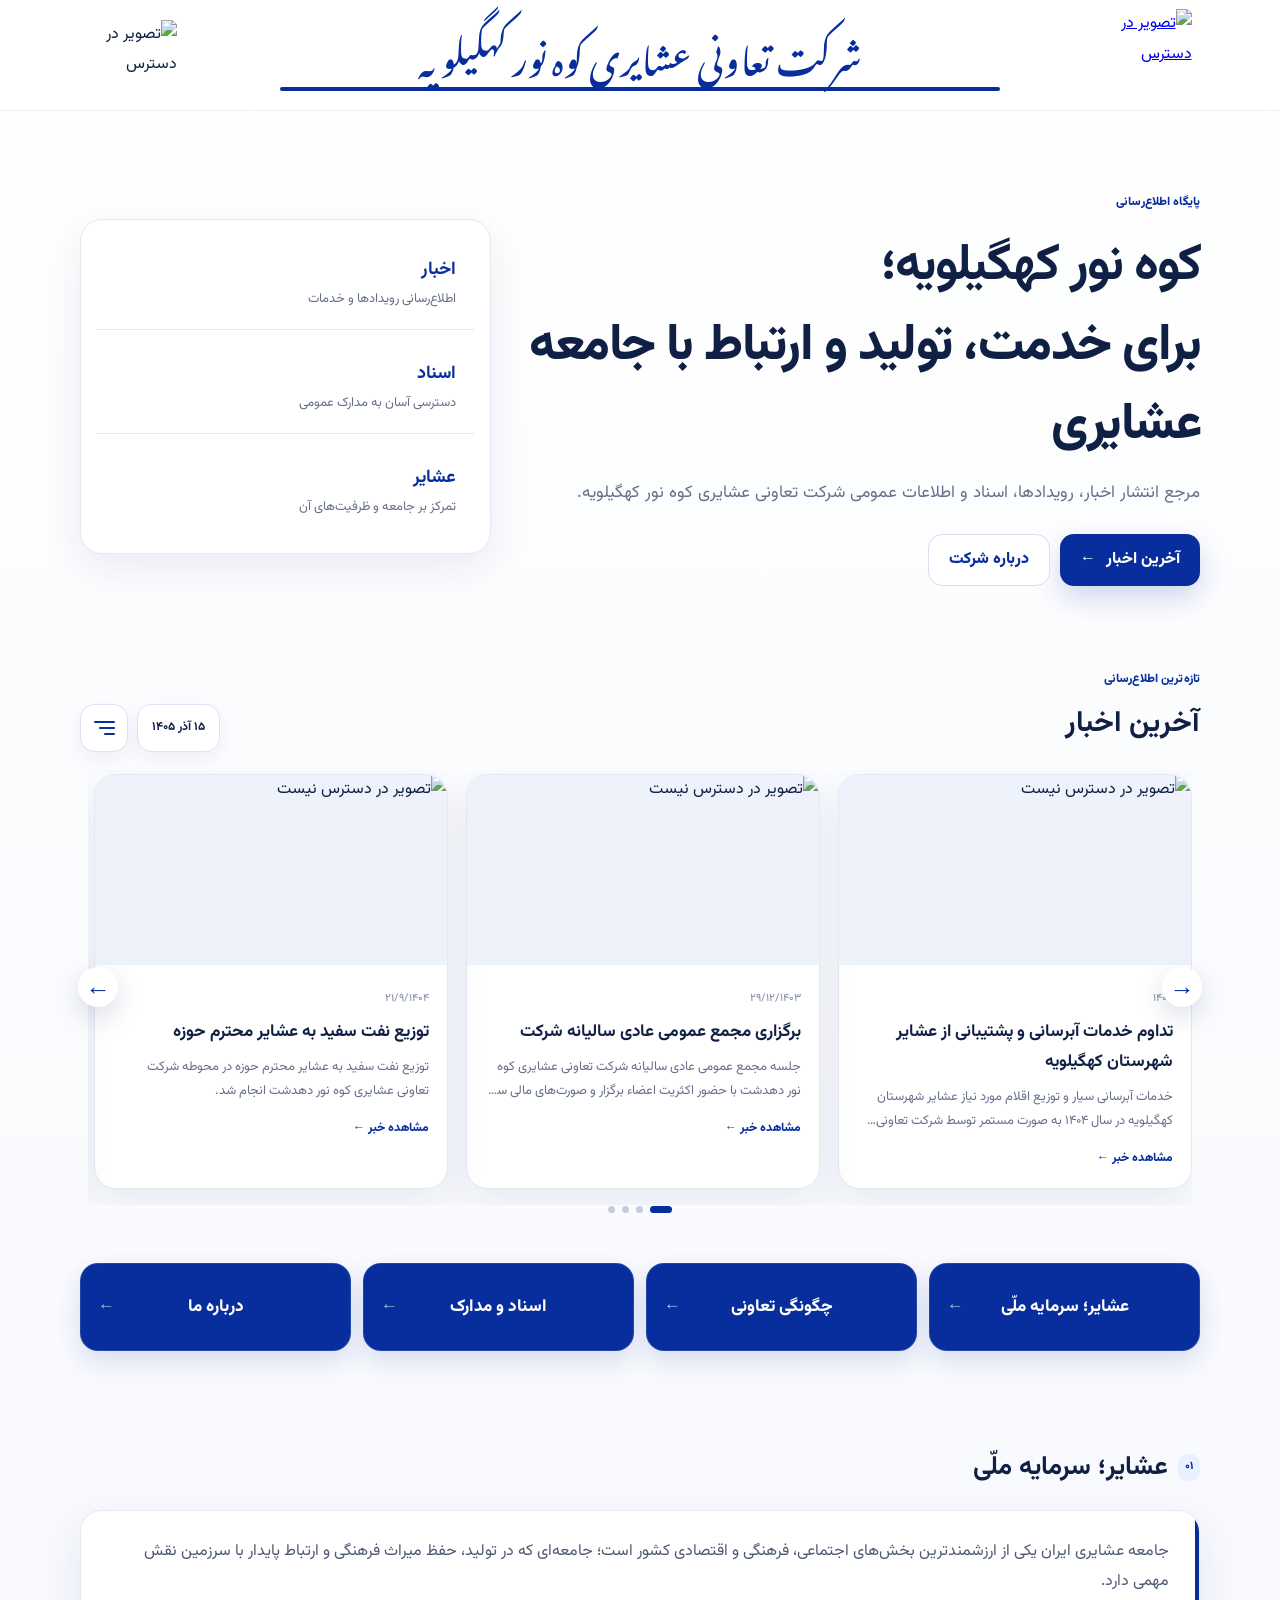
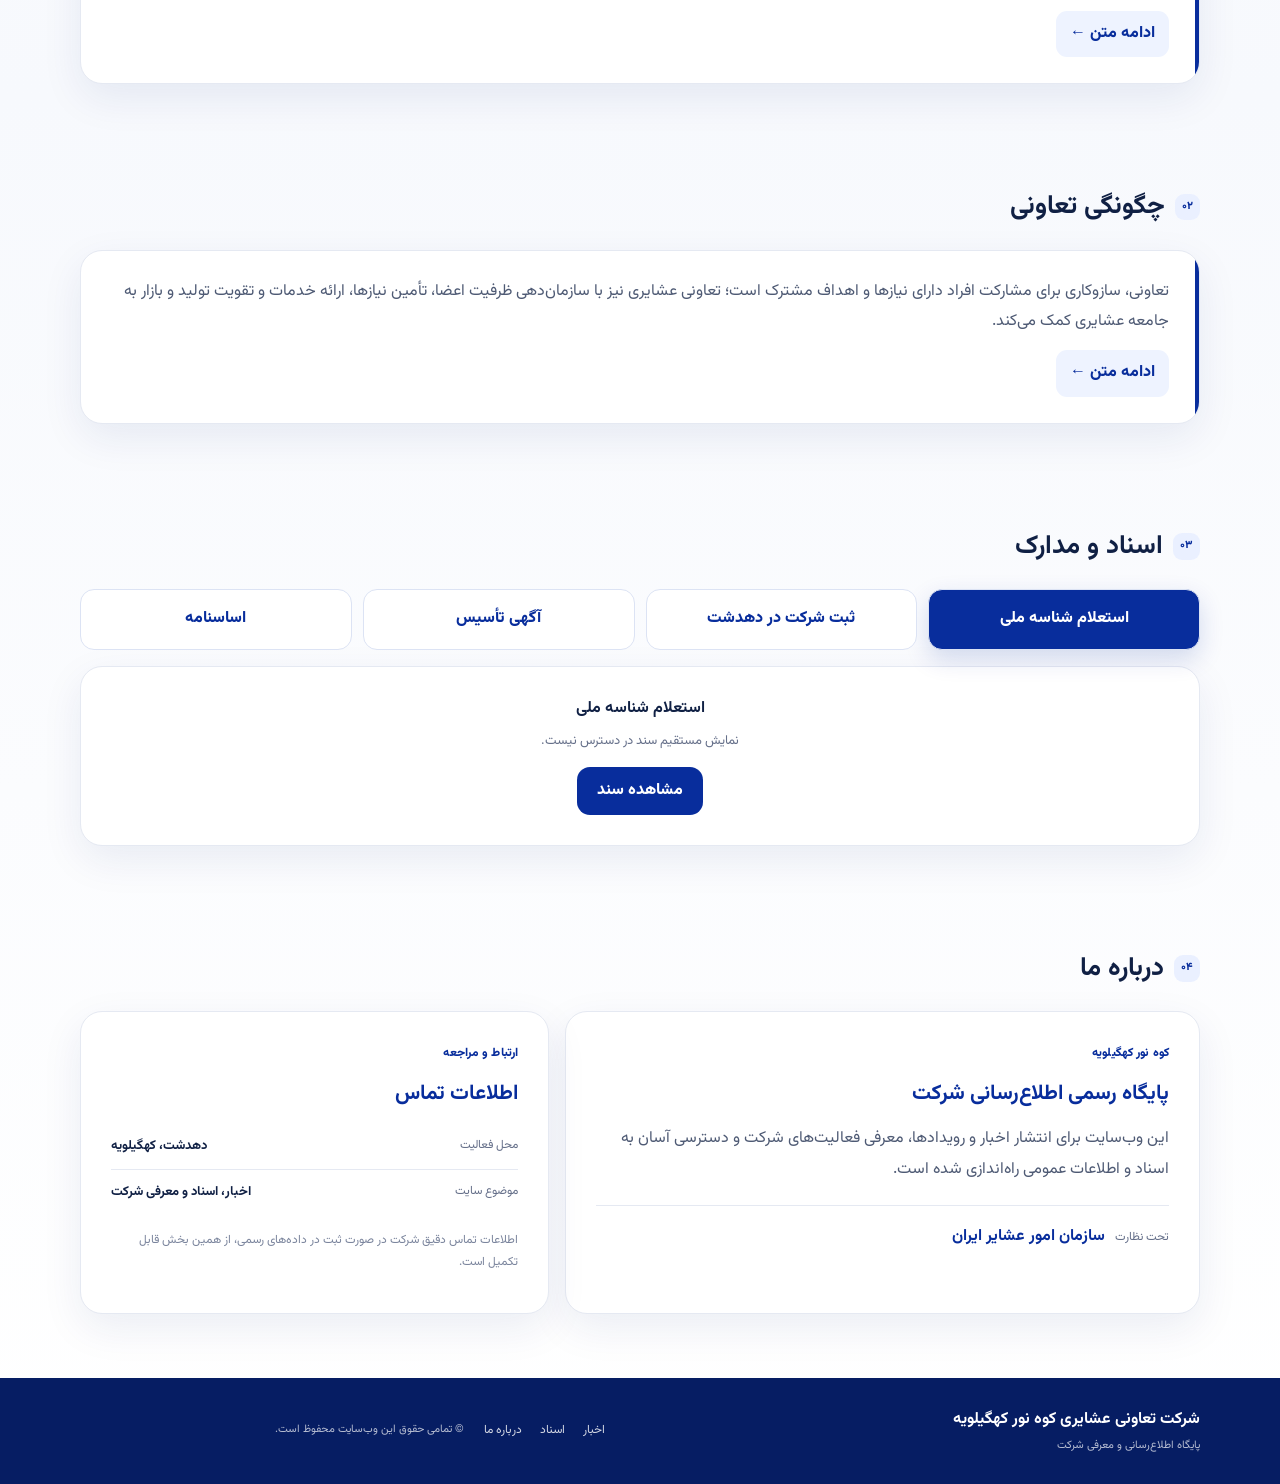
==== index.html @ db76fc93 "Add files via upload" ====
<!doctype html>
<html lang="fa" dir="rtl">
<head>
  <meta charset="UTF-8">
  <meta name="viewport" content="width=device-width,initial-scale=1,viewport-fit=cover">
  <meta name="theme-color" content="#082d9c">
  <meta name="description" content="پایگاه اطلاع‌رسانی شرکت تعاونی عشایری کوه نور کهگیلویه؛ اخبار، رویدادها، اسناد و معرفی فعالیت‌های شرکت.">
  <meta property="og:title" content="شرکت تعاونی عشایری کوه نور کهگیلویه">
  <meta property="og:description" content="پایگاه اطلاع‌رسانی، اخبار، اسناد و معرفی شرکت تعاونی عشایری کوه نور کهگیلویه">
  <meta property="og:type" content="website">
  <title>شرکت تعاونی عشایری کوه نور کهگیلویه</title>
  <link rel="preconnect" href="https://fonts.googleapis.com">
  <link rel="preconnect" href="https://fonts.gstatic.com" crossorigin>
  <link href="https://fonts.googleapis.com/css2?family=Vazirmatn:wght@400;500;600;700;800&family=Noto+Nastaliq+Urdu&display=swap" rel="stylesheet">
  <link rel="stylesheet" href="style.css">
</head>
<body>
  <header class="site-header">
    <div class="container brand-row">
      <div class="brand-side">
        <a href="https://ashayer.ir" target="_blank" rel="noopener" aria-label="پورتال سازمان امور عشایر ایران">
          <img id="logoRight" src="https://ibb.co/pBqnqdqn" data-page-url="https://ibb.co/pBqnqdqn" alt="لوگوی سازمان امور عشایر ایران">
        </a>
      </div>
      <div class="brand-title">
        <div class="persian-title">شرکت تعاونی عشایری کوه نور کهگیلویه</div>
        <div class="title-line"></div>
      </div>
      <div class="brand-side">
        <img id="logoLeft" src="https://ibb.co/v6pKKJQS" data-page-url="https://ibb.co/v6pKKJQS" alt="لوگوی شرکت تعاونی عشایری کوه نور">
      </div>
    </div>
  </header>

  <main>
    <section class="hero container" aria-labelledby="heroTitle">
      <div class="hero-copy">
        <span class="eyebrow">پایگاه اطلاع‌رسانی</span>
        <h1 id="heroTitle">کوه نور کهگیلویه؛<br><strong>برای خدمت، تولید و ارتباط با جامعه عشایری</strong></h1>
        <p>مرجع انتشار اخبار، رویدادها، اسناد و اطلاعات عمومی شرکت تعاونی عشایری کوه نور کهگیلویه.</p>
        <div class="hero-actions">
          <a class="primary-action" href="#news">آخرین اخبار <span>←</span></a>
          <a class="secondary-action" href="#about">درباره شرکت</a>
        </div>
      </div>
      <div class="hero-panel" aria-label="نمای کلی فعالیت‌های سایت">
        <div class="hero-stat"><strong>اخبار</strong><span>اطلاع‌رسانی رویدادها و خدمات</span></div>
        <div class="hero-stat"><strong>اسناد</strong><span>دسترسی آسان به مدارک عمومی</span></div>
        <div class="hero-stat"><strong>عشایر</strong><span>تمرکز بر جامعه و ظرفیت‌های آن</span></div>
      </div>
    </section>

    <section class="news-section container" id="news" aria-labelledby="newsTitle">
      <div class="section-top">
        <div><span class="eyebrow">تازه‌ترین اطلاع‌رسانی</span><h2 id="newsTitle">آخرین اخبار</h2></div>
        <div class="news-actions">
          <time class="iran-date" id="iranDate" aria-label="تاریخ امروز"></time>
          <button class="icon-news" id="openNews" type="button" aria-label="نمایش همه اخبار" title="همه اخبار"><span class="news-icon-lines"><i></i><i></i><i></i></span></button>
        </div>
      </div>
      <div class="news-carousel-wrap">
        <button class="carousel-arrow next" id="nextNews" type="button" aria-label="خبر بعدی">→</button>
        <div class="news-track" id="newsTrack" tabindex="0" aria-label="فهرست آخرین اخبار"></div>
        <button class="carousel-arrow prev" id="prevNews" type="button" aria-label="خبر قبلی">←</button>
      </div>
      <div class="dots" id="newsDots" aria-label="انتخاب خبر"></div>
    </section>

    <nav class="quick-menu container" aria-label="دسترسی سریع">
      <a class="menu-card" href="#ashayer"><span>عشایر؛ سرمایه ملّی</span><b>←</b></a>
      <a class="menu-card" href="#cooperative"><span>چگونگی تعاونی</span><b>←</b></a>
      <a class="menu-card" href="#documents"><span>اسناد و مدارک</span><b>←</b></a>
      <a class="menu-card" href="#about"><span>درباره ما</span><b>←</b></a>
    </nav>

    <section class="content-section container" id="ashayer">
      <div class="section-heading"><span>۰۱</span><h2>عشایر؛ سرمایه ملّی</h2></div>
      <div class="info-card"><div class="info-accent"></div><p id="ashayerExcerpt">جامعه عشایری ایران یکی از ارزشمندترین بخش‌های اجتماعی، فرهنگی و اقتصادی کشور است؛ جامعه‌ای که در تولید، حفظ میراث فرهنگی و ارتباط پایدار با سرزمین نقش مهمی دارد.</p><button class="read-more" type="button" data-content="ashayer">ادامه متن ←</button></div>
    </section>

    <section class="content-section container" id="cooperative">
      <div class="section-heading"><span>۰۲</span><h2>چگونگی تعاونی</h2></div>
      <div class="info-card"><div class="info-accent"></div><p id="cooperativeExcerpt">تعاونی، سازوکاری برای مشارکت افراد دارای نیازها و اهداف مشترک است؛ تعاونی عشایری نیز با سازمان‌دهی ظرفیت اعضا، تأمین نیازها، ارائه خدمات و تقویت تولید و بازار به جامعه عشایری کمک می‌کند.</p><button class="read-more" type="button" data-content="cooperative">ادامه متن ←</button></div>
    </section>

    <section class="content-section container" id="documents">
      <div class="section-heading"><span>۰۳</span><h2>اسناد و مدارک</h2></div>
      <div class="document-buttons">
        <button class="document-tab active" type="button" data-doc="0">استعلام شناسه ملی</button>
        <button class="document-tab" type="button" data-doc="1">ثبت شرکت در دهدشت</button>
        <button class="document-tab" type="button" data-doc="2">آگهی تأسیس</button>
        <button class="document-tab" type="button" data-doc="3">اساسنامه</button>
      </div>
      <div class="document-viewer" id="documentViewer" aria-live="polite"></div>
    </section>

    <section class="content-section container" id="about">
      <div class="section-heading"><span>۰۴</span><h2>درباره ما</h2></div>
      <div class="about-grid">
        <div class="about-card">
          <span class="eyebrow">کوه نور کهگیلویه</span>
          <h3>پایگاه رسمی اطلاع‌رسانی شرکت</h3>
          <p>این وب‌سایت برای انتشار اخبار و رویدادها، معرفی فعالیت‌های شرکت و دسترسی آسان به اسناد و اطلاعات عمومی راه‌اندازی شده است.</p>
          <div class="supervision"><span>تحت نظارت</span><b>سازمان امور عشایر ایران</b></div>
        </div>
        <div class="contact-card">
          <span class="eyebrow">ارتباط و مراجعه</span>
          <h3>اطلاعات تماس</h3>
          <div class="contact-row"><span>محل فعالیت</span><strong>دهدشت، کهگیلویه</strong></div>
          <div class="contact-row"><span>موضوع سایت</span><strong>اخبار، اسناد و معرفی شرکت</strong></div>
          <p class="contact-note">اطلاعات تماس دقیق شرکت در صورت ثبت در داده‌های رسمی، از همین بخش قابل تکمیل است.</p>
        </div>
      </div>
    </section>
  </main>

  <footer class="footer">
    <div class="container footer-inner">
      <div><strong>شرکت تعاونی عشایری کوه نور کهگیلویه</strong><span>پایگاه اطلاع‌رسانی و معرفی شرکت</span></div>
      <div class="footer-links"><a href="#news">اخبار</a><a href="#documents">اسناد</a><a href="#about">درباره ما</a></div>
      <div class="footer-note">© تمامی حقوق این وب‌سایت محفوظ است.</div>
    </div>
  </footer>

  <div class="modal" id="newsModal" aria-hidden="true"><div class="modal-backdrop" data-close="newsModal"></div><div class="modal-panel news-list-panel" role="dialog" aria-modal="true" aria-labelledby="newsModalTitle"><button class="modal-close" type="button" data-close="newsModal" aria-label="بستن">×</button><span class="eyebrow">آرشیو اطلاع‌رسانی</span><h2 id="newsModalTitle">همه اخبار</h2><div class="all-news-list" id="allNewsList"></div></div></div>
  <div class="modal" id="articleModal" aria-hidden="true"><div class="modal-backdrop" data-close="articleModal"></div><article class="modal-panel article-panel" role="dialog" aria-modal="true" aria-labelledby="articleTitle"><button class="modal-close" type="button" data-close="articleModal" aria-label="بستن">×</button><div id="articleContent"></div></article></div>
  <div class="modal" id="contentModal" aria-hidden="true"><div class="modal-backdrop" data-close="contentModal"></div><article class="modal-panel article-panel" role="dialog" aria-modal="true" aria-labelledby="contentTitle"><button class="modal-close" type="button" data-close="contentModal" aria-label="بستن">×</button><div id="contentModalBody"></div></article></div>
  <div class="modal lightbox-modal" id="lightboxModal" aria-hidden="true"><div class="modal-backdrop" data-lightbox-close></div><div class="lightbox-panel" role="dialog" aria-modal="true" aria-label="نمایش تصویر"><button class="modal-close" type="button" data-lightbox-close aria-label="بستن">×</button><button class="lightbox-arrow next" id="lightboxNext" type="button" aria-label="تصویر بعدی">→</button><div class="lightbox-track" id="lightboxTrack"></div><button class="lightbox-arrow prev" id="lightboxPrev" type="button" aria-label="تصویر قبلی">←</button></div></div>

  <script src="script.js"></script>
</body>
</html>
---- style.css ----
:root{--blue:#082d9c;--blue-dark:#061d63;--blue-soft:#eef3ff;--ink:#102044;--muted:#66708a;--line:#e5e9f2;--bg:#f7f9fd;--white:#fff;--shadow:0 14px 42px rgba(17,42,112,.08);--radius:22px}
*{box-sizing:border-box}html{scroll-behavior:smooth;overflow-x:hidden}body{margin:0;background:linear-gradient(180deg,#fff 0%,var(--bg) 55%,#fff 100%);color:var(--ink);font-family:Vazirmatn,Arial,sans-serif;line-height:1.9;overflow-x:hidden}body.modal-lock{position:fixed;inset-inline:0;width:100%;overflow:hidden}button,a{font:inherit}button:focus-visible,a:focus-visible{outline:3px solid #9cb2ff;outline-offset:3px}.container{width:min(1120px,calc(100% - 32px));margin-inline:auto}
.site-header{position:sticky;top:0;z-index:20;border-bottom:1px solid #edf0f7;background:rgba(255,255,255,.94);backdrop-filter:blur(14px)}.brand-row{min-height:110px;display:grid;grid-template-columns:105px 1fr 105px;align-items:center;gap:18px}.brand-side{display:flex;align-items:center;justify-content:center}.brand-side img{max-width:88px;max-height:70px;object-fit:contain}.brand-title{text-align:center}.persian-title{font-family:"Noto Nastaliq Urdu",serif;font-size:clamp(23px,3vw,37px);font-weight:400;color:var(--blue);line-height:1.8}.title-line{height:4px;width:min(720px,100%);margin:2px auto 0;border-radius:99px;background:var(--blue)}
.hero{display:grid;grid-template-columns:1.25fr .75fr;gap:24px;padding:54px 0 34px}.hero-copy{padding:22px 0}.eyebrow{display:inline-block;color:var(--blue);font-size:12px;font-weight:800;letter-spacing:.01em}.hero h1{font-size:clamp(30px,4vw,52px);line-height:1.55;margin:10px 0 12px;letter-spacing:-.03em}.hero h1 strong{font-weight:800}.hero-copy>p{max-width:720px;color:var(--muted);font-size:17px;margin:0 0 24px}.hero-actions{display:flex;gap:10px;flex-wrap:wrap}.primary-action,.secondary-action{display:inline-flex;align-items:center;justify-content:center;gap:10px;min-height:48px;padding:10px 20px;border-radius:14px;text-decoration:none;font-weight:800}.primary-action{background:var(--blue);color:#fff;box-shadow:0 12px 28px rgba(8,45,156,.18)}.secondary-action{border:1px solid #d8dfef;color:var(--blue);background:#fff}.hero-panel{align-self:center;display:grid;gap:10px;padding:16px;background:#fff;border:1px solid var(--line);border-radius:var(--radius);box-shadow:var(--shadow)}.hero-stat{padding:17px 18px;border-bottom:1px solid var(--line)}.hero-stat:last-child{border-bottom:0}.hero-stat strong,.hero-stat span{display:block}.hero-stat strong{font-size:18px;color:var(--blue)}.hero-stat span{font-size:13px;color:var(--muted)}
.news-section{padding:22px 0 24px;scroll-margin-top:120px}.section-top{display:flex;align-items:end;justify-content:space-between;gap:16px;margin-bottom:18px}.section-top h2{margin:2px 0 0;font-size:29px}.news-actions{display:flex;align-items:center;gap:9px}.iran-date{min-height:48px;padding:0 14px;display:flex;align-items:center;white-space:nowrap;border:1px solid #dce3f4;border-radius:14px;background:#fff;color:var(--ink);font-size:12px;font-weight:700;box-shadow:0 7px 20px rgba(14,42,119,.06)}.icon-news{width:48px;height:48px;border:1px solid #dce3f4;background:#fff;border-radius:14px;display:grid;place-items:center;cursor:pointer;box-shadow:0 7px 20px rgba(14,42,119,.06)}.news-icon-lines{width:21px;display:grid;gap:4px}.news-icon-lines i{height:2px;background:var(--blue);border-radius:9px}.news-icon-lines i:nth-child(2){width:75%}.news-icon-lines i:nth-child(3){width:50%}
.news-carousel-wrap{position:relative;padding-inline:8px}.news-track{display:flex;gap:18px;overflow-x:auto;scroll-snap-type:x mandatory;scrollbar-width:none;overscroll-behavior-x:contain;padding:4px 3px 16px;-webkit-overflow-scrolling:touch}.news-track::-webkit-scrollbar{display:none}.news-card{min-width:calc(33.333% - 12px);scroll-snap-align:start;background:#fff;border:1px solid var(--line);border-radius:var(--radius);box-shadow:var(--shadow);overflow:hidden;cursor:pointer;transition:transform .22s,box-shadow .22s}.news-card:hover{transform:translateY(-4px);box-shadow:0 20px 50px rgba(17,42,112,.13)}.news-cover{height:190px;background:linear-gradient(135deg,#e8edff,#f8faff);overflow:hidden;position:relative}.news-cover img{width:100%;height:100%;object-fit:cover;display:block}.news-cover img.image-failed{display:grid;background:#eef2fb}.news-cover.image-failed:after{content:"تصویر خبر";position:absolute;inset:0;display:grid;place-items:center;color:#8995b0;font-size:14px}.news-body{padding:18px}.news-date{font-size:11px;color:#7d87a0}.news-body h3{margin:5px 0 7px;font-size:17px;line-height:1.75}.news-body p{margin:0;color:var(--muted);font-size:13px;display:-webkit-box;-webkit-line-clamp:2;-webkit-box-orient:vertical;overflow:hidden}.card-link{display:block;margin-top:13px;color:var(--blue);font-size:12px;font-weight:800}.carousel-arrow{position:absolute;top:50%;z-index:2;width:40px;height:40px;border:0;border-radius:50%;background:#fff;color:var(--blue);box-shadow:0 10px 26px rgba(15,40,110,.15);cursor:pointer;transform:translateY(-50%);font-size:25px;display:grid;place-items:center}.carousel-arrow.next{right:-2px}.carousel-arrow.prev{left:-2px}.dots{display:flex;justify-content:center;align-items:center;gap:7px;margin-top:1px}.dots button{width:7px;height:7px;border:0;border-radius:50%;background:#c5cce0;padding:0;cursor:pointer}.dots button.active{width:22px;border-radius:9px;background:var(--blue)}
.quick-menu{display:grid;grid-template-columns:repeat(4,1fr);gap:12px;padding:26px 0 58px}.menu-card{position:relative;min-height:88px;border:1px solid rgba(255,255,255,.12);border-radius:18px;background:var(--blue);color:#fff;box-shadow:0 10px 26px rgba(8,45,156,.14);cursor:pointer;display:flex;align-items:center;justify-content:center;padding:16px 34px;text-decoration:none;font-size:17px;font-weight:800;transition:transform .2s,box-shadow .2s}.menu-card:hover{transform:translateY(-3px);box-shadow:0 16px 34px rgba(8,45,156,.2)}.menu-card b{position:absolute;left:17px;opacity:.7}
.content-section{padding:34px 0 64px;scroll-margin-top:120px}.section-heading{display:flex;align-items:center;gap:10px;margin-bottom:18px}.section-heading span{font-size:11px;font-weight:800;color:var(--blue);background:#eaf0ff;border-radius:9px;padding:3px 7px}.section-heading h2{margin:0;font-size:26px}.info-card,.about-card,.contact-card{background:#fff;border:1px solid var(--line);border-radius:var(--radius);box-shadow:var(--shadow);padding:26px 30px;position:relative;overflow:hidden}.info-accent{position:absolute;right:0;top:0;bottom:0;width:4px;background:var(--blue)}.info-card p,.about-card p,.contact-card p{margin:0 0 13px;color:#4e5a74}.read-more{border:0;background:var(--blue-soft);color:var(--blue);font-weight:800;padding:8px 14px;border-radius:11px;cursor:pointer}.document-buttons{display:grid;grid-template-columns:repeat(4,1fr);gap:11px;margin-bottom:16px}.document-tab{border:1px solid #dce3f4;background:#fff;color:var(--blue);border-radius:14px;padding:14px 10px;font-weight:800;cursor:pointer;transition:.2s}.document-tab:hover,.document-tab.active{background:var(--blue);color:#fff;box-shadow:0 9px 24px rgba(8,45,156,.16)}.document-viewer{min-height:180px;background:#fff;border:1px solid var(--line);border-radius:var(--radius);padding:18px;box-shadow:var(--shadow);text-align:center}.document-image-button{display:block;width:min(100%,700px);margin:auto;border:0;background:transparent;padding:0;cursor:zoom-in}.document-viewer img{width:100%;max-height:760px;object-fit:contain;border-radius:13px;border:1px solid #edf0f6;display:block}.document-loading,.document-state{min-height:140px;display:grid;place-items:center;align-content:center;gap:5px;color:var(--muted)}.document-state strong{color:var(--ink)}.document-state span{font-size:12px;color:var(--blue);font-weight:800}.document-state p{margin:0;font-size:13px}.document-open-link{display:inline-flex;align-items:center;justify-content:center;min-height:46px;padding:9px 20px;border-radius:13px;background:var(--blue);color:#fff;text-decoration:none;font-weight:800;margin-top:8px}.about-grid{display:grid;grid-template-columns:1.15fr .85fr;gap:16px}.about-card h3,.contact-card h3{margin:6px 0 10px;color:var(--blue);font-size:21px}.supervision{margin-top:20px;padding-top:16px;border-top:1px solid var(--line);display:flex;gap:10px;align-items:center;flex-wrap:wrap}.supervision span,.contact-row span{font-size:12px;color:var(--muted)}.supervision b{color:var(--blue)}.contact-row{display:flex;justify-content:space-between;gap:20px;padding:10px 0;border-bottom:1px solid var(--line)}.contact-row:last-of-type{border-bottom:0}.contact-row strong{font-size:13px}.contact-note{font-size:12px!important;margin-top:14px!important;color:#7b859d!important}
.footer{background:var(--blue-dark);color:#fff;padding:27px 0}.footer-inner{display:grid;grid-template-columns:1.5fr auto 1fr;align-items:center;gap:20px}.footer strong,.footer span{display:block}.footer span,.footer-note{font-size:11px;opacity:.7}.footer-links{display:flex;gap:18px}.footer-links a{color:#fff;text-decoration:none;font-size:12px;opacity:.82}
.modal{position:fixed;inset:0;z-index:100;display:none}.modal.open{display:block;animation:fadeIn .18s ease}.modal-backdrop{position:absolute;inset:0;background:rgba(6,20,57,.5);backdrop-filter:blur(5px)}.modal-panel{position:relative;z-index:1;background:#fff;width:min(900px,calc(100% - 24px));max-height:calc(100vh - 30px);overflow:auto;margin:15px auto;border-radius:24px;box-shadow:0 30px 90px rgba(0,0,0,.25);padding:28px;animation:rise .22s ease}.modal-close{position:absolute;top:13px;left:13px;width:40px;height:40px;border:0;border-radius:12px;background:#f1f4fb;color:#22325b;font-size:25px;cursor:pointer;display:grid;place-items:center;line-height:1}.news-list-panel h2{margin:4px 0 20px}.all-news-list{display:grid;gap:10px}.all-news-item{width:100%;font:inherit;text-align:right;background:#fff;color:inherit;border:1px solid var(--line);border-radius:16px;padding:15px 16px;display:flex;justify-content:space-between;gap:18px;align-items:center;cursor:pointer;transition:.18s}.all-news-item:hover{border-color:#b9c7ed;background:#f9faff}.all-news-item h3{margin:2px 0;font-size:15px}.all-news-item p{margin:0;color:var(--muted);font-size:12px}.all-news-item time{white-space:nowrap;font-size:10px;color:#7b87a2}.article-panel{max-width:820px}.article-panel h2{font-size:26px;line-height:1.7;margin:7px 0 2px}.article-meta{color:#7b87a2;font-size:11px}.article-text{margin-top:20px}.article-text p{color:#4c5870;line-height:2.2;margin:0 0 13px}.article-gallery{display:flex;gap:12px;overflow-x:auto;scroll-snap-type:x mandatory;scrollbar-width:none;padding:2px 2px 10px;margin:20px 0 4px}.article-gallery::-webkit-scrollbar{display:none}.gallery-thumb{position:relative;flex:0 0 min(72%,560px);padding:0;border:0;background:transparent;scroll-snap-align:center;cursor:zoom-in;border-radius:15px;overflow:hidden}.gallery-thumb img{width:100%;aspect-ratio:16/10;object-fit:cover;border-radius:15px;border:1px solid var(--line);background:#f5f7fc;display:block}.image-index{position:absolute;right:10px;bottom:10px;background:rgba(6,29,99,.8);color:#fff;padding:2px 7px;border-radius:8px;font-size:10px}.image-failed-box{width:100%;padding:35px;text-align:center;background:#f4f6fb;color:#8994ac;border-radius:15px}.content-modal-body .article-text{margin-top:14px}
.lightbox-panel{position:relative;z-index:1;width:min(1100px,calc(100% - 24px));height:min(88vh,760px);margin:6vh auto 0;background:#071d62;border-radius:24px;box-shadow:0 30px 90px rgba(0,0,0,.35);overflow:hidden;display:flex;align-items:center}.lightbox-track{width:100%;height:100%;display:flex;overflow-x:auto;overflow-y:hidden;scroll-snap-type:x mandatory;scrollbar-width:none}.lightbox-track::-webkit-scrollbar{display:none}.lightbox-slide{flex:0 0 100%;height:100%;display:grid;place-items:center;scroll-snap-align:center;padding:55px 62px}.lightbox-slide img{max-width:100%;max-height:100%;width:auto;height:auto;object-fit:contain;border-radius:14px}.lightbox-arrow{position:absolute;z-index:3;top:50%;transform:translateY(-50%);width:44px;height:44px;border:0;border-radius:50%;background:#fff;color:var(--blue);font-size:31px;display:grid;place-items:center;cursor:pointer;box-shadow:0 10px 30px rgba(0,0,0,.22)}.lightbox-arrow.prev{left:12px}.lightbox-arrow.next{right:12px}.lightbox-panel .modal-close{z-index:4}
@keyframes fadeIn{from{opacity:0}to{opacity:1}}@keyframes rise{from{opacity:0;transform:translateY(12px) scale(.99)}to{opacity:1;transform:none}}
@media(max-width:850px){.container{width:min(100% - 28px,1120px)}.brand-row{grid-template-columns:70px 1fr 70px;min-height:92px;gap:8px}.brand-side img{max-width:60px;max-height:55px}.persian-title{font-size:21px;line-height:2}.hero{grid-template-columns:1fr;padding-top:36px}.hero-panel{grid-template-columns:repeat(3,1fr)}.hero-stat{border-bottom:0;border-left:1px solid var(--line)}.hero-stat:last-child{border-left:0}.news-card{min-width:72%}.quick-menu{grid-template-columns:repeat(2,1fr)}.document-buttons{grid-template-columns:repeat(2,1fr)}.about-grid{grid-template-columns:1fr}.footer-inner{grid-template-columns:1fr;gap:10px}.footer-links{order:2}.footer-note{order:3}}
@media(max-width:520px){.container{width:calc(100% - 20px)}.site-header{position:relative}.brand-row{grid-template-columns:54px 1fr 54px;min-height:100px}.brand-side img{max-width:48px;max-height:48px}.persian-title{font-size:18px;line-height:2.25}.title-line{height:3px}.hero{padding:28px 0 22px;gap:16px}.hero-copy{padding:0}.hero h1{font-size:29px}.hero-copy>p{font-size:14px}.hero-panel{grid-template-columns:1fr;padding:8px}.hero-stat{padding:10px 12px;border-left:0;border-bottom:1px solid var(--line)}.hero-stat:last-child{border-bottom:0}.section-top{align-items:center}.section-top h2{font-size:24px}.iran-date{min-height:44px;padding:0 9px;font-size:10px}.icon-news{width:44px;height:44px}.news-carousel-wrap{padding-inline:0}.news-card{min-width:88%}.news-cover{height:160px}.carousel-arrow{display:grid;width:36px;height:36px;font-size:22px}.carousel-arrow.next{right:2px}.carousel-arrow.prev{left:2px}.quick-menu{grid-template-columns:1fr;padding:22px 0 40px}.menu-card{min-height:76px;font-size:16px}.content-section{padding:26px 0 46px}.section-heading h2{font-size:22px}.info-card,.about-card,.contact-card,.modal-panel{padding:21px 17px;border-radius:19px}.document-buttons{grid-template-columns:1fr 1fr}.document-tab{padding:12px 7px;font-size:13px}.gallery-thumb{flex-basis:88%}.lightbox-panel{width:calc(100% - 14px);height:82vh;margin:9vh auto 0;border-radius:19px}.lightbox-slide{padding:52px 38px}.lightbox-arrow{width:38px;height:38px;font-size:28px}.lightbox-arrow.prev{left:7px}.lightbox-arrow.next{right:7px}.footer-links{gap:14px}}
@media(prefers-reduced-motion:reduce){html{scroll-behavior:auto}.news-card,.menu-card,.modal-panel{transition:none;animation:none}}
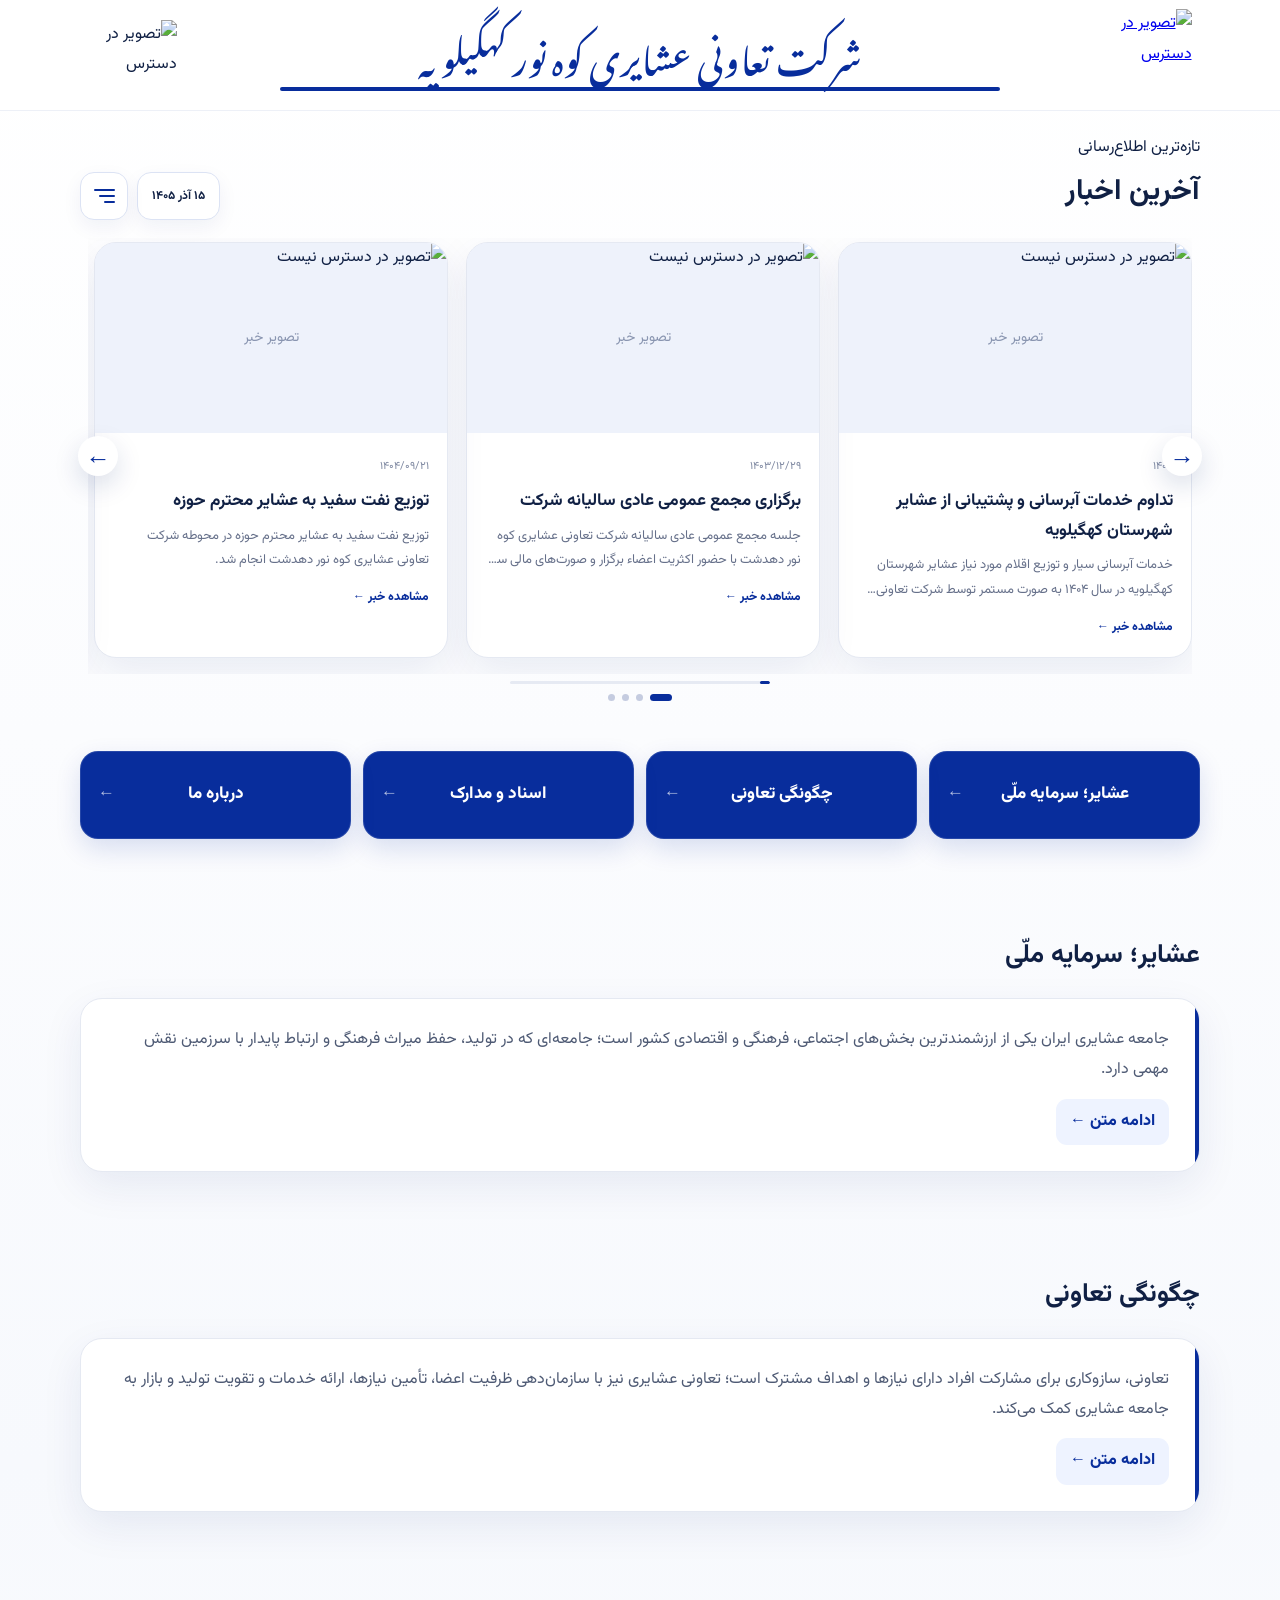
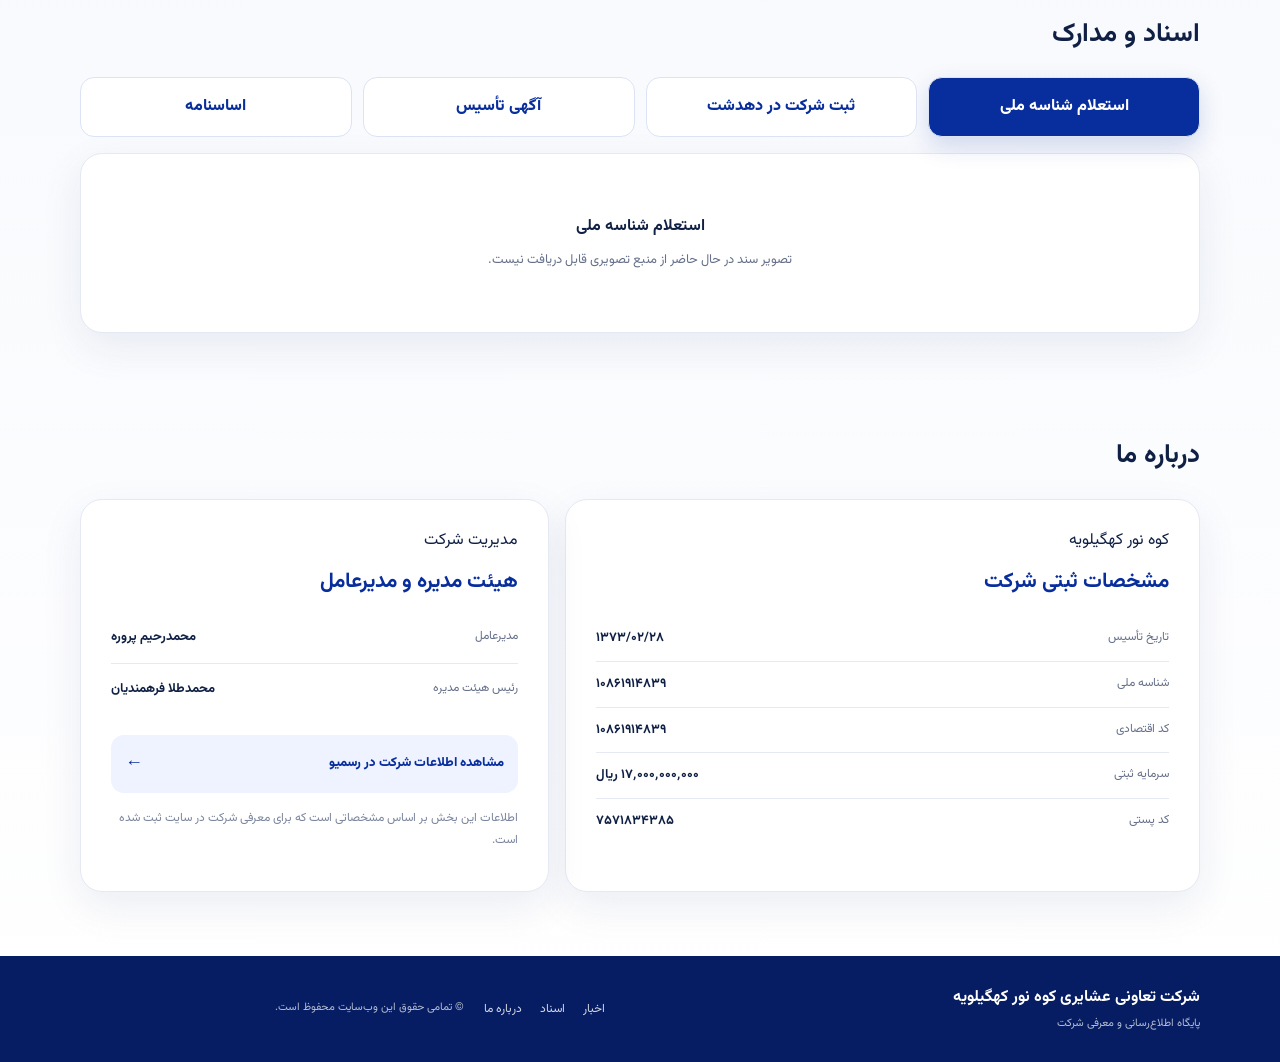
==== commit a7227670: "Update index.html" ====
--- a/index.html
+++ b/index.html
@@ -33,23 +33,6 @@
   </header>
 
   <main>
-    <section class="hero container" aria-labelledby="heroTitle">
-      <div class="hero-copy">
-        <span class="eyebrow">پایگاه اطلاع‌رسانی</span>
-        <h1 id="heroTitle">کوه نور کهگیلویه؛<br><strong>برای خدمت، تولید و ارتباط با جامعه عشایری</strong></h1>
-        <p>مرجع انتشار اخبار، رویدادها، اسناد و اطلاعات عمومی شرکت تعاونی عشایری کوه نور کهگیلویه.</p>
-        <div class="hero-actions">
-          <a class="primary-action" href="#news">آخرین اخبار <span>←</span></a>
-          <a class="secondary-action" href="#about">درباره شرکت</a>
-        </div>
-      </div>
-      <div class="hero-panel" aria-label="نمای کلی فعالیت‌های سایت">
-        <div class="hero-stat"><strong>اخبار</strong><span>اطلاع‌رسانی رویدادها و خدمات</span></div>
-        <div class="hero-stat"><strong>اسناد</strong><span>دسترسی آسان به مدارک عمومی</span></div>
-        <div class="hero-stat"><strong>عشایر</strong><span>تمرکز بر جامعه و ظرفیت‌های آن</span></div>
-      </div>
-    </section>
-
     <section class="news-section container" id="news" aria-labelledby="newsTitle">
       <div class="section-top">
         <div><span class="eyebrow">تازه‌ترین اطلاع‌رسانی</span><h2 id="newsTitle">آخرین اخبار</h2></div>
@@ -59,10 +42,11 @@
         </div>
       </div>
       <div class="news-carousel-wrap">
-        <button class="carousel-arrow next" id="nextNews" type="button" aria-label="خبر بعدی">→</button>
+        <button class="carousel-arrow prev" id="prevNews" type="button" aria-label="خبر قبلی">→</button>
         <div class="news-track" id="newsTrack" tabindex="0" aria-label="فهرست آخرین اخبار"></div>
-        <button class="carousel-arrow prev" id="prevNews" type="button" aria-label="خبر قبلی">←</button>
+        <button class="carousel-arrow next" id="nextNews" type="button" aria-label="خبر بعدی">←</button>
       </div>
+      <div class="news-timer" aria-label="زمان باقی‌مانده تا خبر بعدی"><span id="newsTimerFill"></span></div>
       <div class="dots" id="newsDots" aria-label="انتخاب خبر"></div>
     </section>
 
@@ -74,17 +58,17 @@
     </nav>
 
     <section class="content-section container" id="ashayer">
-      <div class="section-heading"><span>۰۱</span><h2>عشایر؛ سرمایه ملّی</h2></div>
+      <div class="section-heading"><h2>عشایر؛ سرمایه ملّی</h2></div>
       <div class="info-card"><div class="info-accent"></div><p id="ashayerExcerpt">جامعه عشایری ایران یکی از ارزشمندترین بخش‌های اجتماعی، فرهنگی و اقتصادی کشور است؛ جامعه‌ای که در تولید، حفظ میراث فرهنگی و ارتباط پایدار با سرزمین نقش مهمی دارد.</p><button class="read-more" type="button" data-content="ashayer">ادامه متن ←</button></div>
     </section>
 
     <section class="content-section container" id="cooperative">
-      <div class="section-heading"><span>۰۲</span><h2>چگونگی تعاونی</h2></div>
+      <div class="section-heading"><h2>چگونگی تعاونی</h2></div>
       <div class="info-card"><div class="info-accent"></div><p id="cooperativeExcerpt">تعاونی، سازوکاری برای مشارکت افراد دارای نیازها و اهداف مشترک است؛ تعاونی عشایری نیز با سازمان‌دهی ظرفیت اعضا، تأمین نیازها، ارائه خدمات و تقویت تولید و بازار به جامعه عشایری کمک می‌کند.</p><button class="read-more" type="button" data-content="cooperative">ادامه متن ←</button></div>
     </section>
 
     <section class="content-section container" id="documents">
-      <div class="section-heading"><span>۰۳</span><h2>اسناد و مدارک</h2></div>
+      <div class="section-heading"><h2>اسناد و مدارک</h2></div>
       <div class="document-buttons">
         <button class="document-tab active" type="button" data-doc="0">استعلام شناسه ملی</button>
         <button class="document-tab" type="button" data-doc="1">ثبت شرکت در دهدشت</button>
@@ -95,20 +79,26 @@
     </section>
 
     <section class="content-section container" id="about">
-      <div class="section-heading"><span>۰۴</span><h2>درباره ما</h2></div>
+      <div class="section-heading"><h2>درباره ما</h2></div>
       <div class="about-grid">
-        <div class="about-card">
+        <div class="about-card company-profile-card">
           <span class="eyebrow">کوه نور کهگیلویه</span>
-          <h3>پایگاه رسمی اطلاع‌رسانی شرکت</h3>
-          <p>این وب‌سایت برای انتشار اخبار و رویدادها، معرفی فعالیت‌های شرکت و دسترسی آسان به اسناد و اطلاعات عمومی راه‌اندازی شده است.</p>
-          <div class="supervision"><span>تحت نظارت</span><b>سازمان امور عشایر ایران</b></div>
+          <h3>مشخصات ثبتی شرکت</h3>
+          <div class="company-facts">
+            <div class="fact-row"><span>تاریخ تأسیس</span><strong>۱۳۷۳/۰۲/۲۸</strong></div>
+            <div class="fact-row"><span>شناسه ملی</span><strong>۱۰۸۶۱۹۱۴۸۳۹</strong></div>
+            <div class="fact-row"><span>کد اقتصادی</span><strong>۱۰۸۶۱۹۱۴۸۳۹</strong></div>
+            <div class="fact-row"><span>سرمایه ثبتی</span><strong>۱۷٬۰۰۰٬۰۰۰٬۰۰۰ ریال</strong></div>
+            <div class="fact-row"><span>کد پستی</span><strong>۷۵۷۱۸۳۴۳۸۵</strong></div>
+          </div>
         </div>
-        <div class="contact-card">
-          <span class="eyebrow">ارتباط و مراجعه</span>
-          <h3>اطلاعات تماس</h3>
-          <div class="contact-row"><span>محل فعالیت</span><strong>دهدشت، کهگیلویه</strong></div>
-          <div class="contact-row"><span>موضوع سایت</span><strong>اخبار، اسناد و معرفی شرکت</strong></div>
-          <p class="contact-note">اطلاعات تماس دقیق شرکت در صورت ثبت در داده‌های رسمی، از همین بخش قابل تکمیل است.</p>
+        <div class="contact-card company-management-card">
+          <span class="eyebrow">مدیریت شرکت</span>
+          <h3>هیئت مدیره و مدیرعامل</h3>
+          <div class="contact-row"><span>مدیرعامل</span><strong>محمدرحیم پروره</strong></div>
+          <div class="contact-row"><span>رئیس هیئت مدیره</span><strong>محمدطلا فرهمندیان</strong></div>
+          <a class="rasmio-link" href="https://rasmio.com/" target="_blank" rel="noopener noreferrer">مشاهده اطلاعات شرکت در رسمیو <span>←</span></a>
+          <p class="contact-note">اطلاعات این بخش بر اساس مشخصاتی است که برای معرفی شرکت در سایت ثبت شده است.</p>
         </div>
       </div>
     </section>
--- a/style.css
+++ b/style.css
@@ -1,15 +1,16 @@
 :root{--blue:#082d9c;--blue-dark:#061d63;--blue-soft:#eef3ff;--ink:#102044;--muted:#66708a;--line:#e5e9f2;--bg:#f7f9fd;--white:#fff;--shadow:0 14px 42px rgba(17,42,112,.08);--radius:22px}
 *{box-sizing:border-box}html{scroll-behavior:smooth;overflow-x:hidden}body{margin:0;background:linear-gradient(180deg,#fff 0%,var(--bg) 55%,#fff 100%);color:var(--ink);font-family:Vazirmatn,Arial,sans-serif;line-height:1.9;overflow-x:hidden}body.modal-lock{position:fixed;inset-inline:0;width:100%;overflow:hidden}button,a{font:inherit}button:focus-visible,a:focus-visible{outline:3px solid #9cb2ff;outline-offset:3px}.container{width:min(1120px,calc(100% - 32px));margin-inline:auto}
 .site-header{position:sticky;top:0;z-index:20;border-bottom:1px solid #edf0f7;background:rgba(255,255,255,.94);backdrop-filter:blur(14px)}.brand-row{min-height:110px;display:grid;grid-template-columns:105px 1fr 105px;align-items:center;gap:18px}.brand-side{display:flex;align-items:center;justify-content:center}.brand-side img{max-width:88px;max-height:70px;object-fit:contain}.brand-title{text-align:center}.persian-title{font-family:"Noto Nastaliq Urdu",serif;font-size:clamp(23px,3vw,37px);font-weight:400;color:var(--blue);line-height:1.8}.title-line{height:4px;width:min(720px,100%);margin:2px auto 0;border-radius:99px;background:var(--blue)}
-.hero{display:grid;grid-template-columns:1.25fr .75fr;gap:24px;padding:54px 0 34px}.hero-copy{padding:22px 0}.eyebrow{display:inline-block;color:var(--blue);font-size:12px;font-weight:800;letter-spacing:.01em}.hero h1{font-size:clamp(30px,4vw,52px);line-height:1.55;margin:10px 0 12px;letter-spacing:-.03em}.hero h1 strong{font-weight:800}.hero-copy>p{max-width:720px;color:var(--muted);font-size:17px;margin:0 0 24px}.hero-actions{display:flex;gap:10px;flex-wrap:wrap}.primary-action,.secondary-action{display:inline-flex;align-items:center;justify-content:center;gap:10px;min-height:48px;padding:10px 20px;border-radius:14px;text-decoration:none;font-weight:800}.primary-action{background:var(--blue);color:#fff;box-shadow:0 12px 28px rgba(8,45,156,.18)}.secondary-action{border:1px solid #d8dfef;color:var(--blue);background:#fff}.hero-panel{align-self:center;display:grid;gap:10px;padding:16px;background:#fff;border:1px solid var(--line);border-radius:var(--radius);box-shadow:var(--shadow)}.hero-stat{padding:17px 18px;border-bottom:1px solid var(--line)}.hero-stat:last-child{border-bottom:0}.hero-stat strong,.hero-stat span{display:block}.hero-stat strong{font-size:18px;color:var(--blue)}.hero-stat span{font-size:13px;color:var(--muted)}
+
 .news-section{padding:22px 0 24px;scroll-margin-top:120px}.section-top{display:flex;align-items:end;justify-content:space-between;gap:16px;margin-bottom:18px}.section-top h2{margin:2px 0 0;font-size:29px}.news-actions{display:flex;align-items:center;gap:9px}.iran-date{min-height:48px;padding:0 14px;display:flex;align-items:center;white-space:nowrap;border:1px solid #dce3f4;border-radius:14px;background:#fff;color:var(--ink);font-size:12px;font-weight:700;box-shadow:0 7px 20px rgba(14,42,119,.06)}.icon-news{width:48px;height:48px;border:1px solid #dce3f4;background:#fff;border-radius:14px;display:grid;place-items:center;cursor:pointer;box-shadow:0 7px 20px rgba(14,42,119,.06)}.news-icon-lines{width:21px;display:grid;gap:4px}.news-icon-lines i{height:2px;background:var(--blue);border-radius:9px}.news-icon-lines i:nth-child(2){width:75%}.news-icon-lines i:nth-child(3){width:50%}
-.news-carousel-wrap{position:relative;padding-inline:8px}.news-track{display:flex;gap:18px;overflow-x:auto;scroll-snap-type:x mandatory;scrollbar-width:none;overscroll-behavior-x:contain;padding:4px 3px 16px;-webkit-overflow-scrolling:touch}.news-track::-webkit-scrollbar{display:none}.news-card{min-width:calc(33.333% - 12px);scroll-snap-align:start;background:#fff;border:1px solid var(--line);border-radius:var(--radius);box-shadow:var(--shadow);overflow:hidden;cursor:pointer;transition:transform .22s,box-shadow .22s}.news-card:hover{transform:translateY(-4px);box-shadow:0 20px 50px rgba(17,42,112,.13)}.news-cover{height:190px;background:linear-gradient(135deg,#e8edff,#f8faff);overflow:hidden;position:relative}.news-cover img{width:100%;height:100%;object-fit:cover;display:block}.news-cover img.image-failed{display:grid;background:#eef2fb}.news-cover.image-failed:after{content:"تصویر خبر";position:absolute;inset:0;display:grid;place-items:center;color:#8995b0;font-size:14px}.news-body{padding:18px}.news-date{font-size:11px;color:#7d87a0}.news-body h3{margin:5px 0 7px;font-size:17px;line-height:1.75}.news-body p{margin:0;color:var(--muted);font-size:13px;display:-webkit-box;-webkit-line-clamp:2;-webkit-box-orient:vertical;overflow:hidden}.card-link{display:block;margin-top:13px;color:var(--blue);font-size:12px;font-weight:800}.carousel-arrow{position:absolute;top:50%;z-index:2;width:40px;height:40px;border:0;border-radius:50%;background:#fff;color:var(--blue);box-shadow:0 10px 26px rgba(15,40,110,.15);cursor:pointer;transform:translateY(-50%);font-size:25px;display:grid;place-items:center}.carousel-arrow.next{right:-2px}.carousel-arrow.prev{left:-2px}.dots{display:flex;justify-content:center;align-items:center;gap:7px;margin-top:1px}.dots button{width:7px;height:7px;border:0;border-radius:50%;background:#c5cce0;padding:0;cursor:pointer}.dots button.active{width:22px;border-radius:9px;background:var(--blue)}
+.news-carousel-wrap{position:relative;padding-inline:8px}.news-track{display:flex;gap:18px;overflow-x:auto;scroll-snap-type:x mandatory;scrollbar-width:none;overscroll-behavior-x:contain;padding:4px 3px 16px;-webkit-overflow-scrolling:touch}.news-track::-webkit-scrollbar{display:none}.news-card{min-width:calc(33.333% - 12px);scroll-snap-align:start;background:#fff;border:1px solid var(--line);border-radius:var(--radius);box-shadow:var(--shadow);overflow:hidden;cursor:pointer;transition:transform .22s,box-shadow .22s}.news-card:hover{transform:translateY(-4px);box-shadow:0 20px 50px rgba(17,42,112,.13)}.news-cover{height:190px;background:linear-gradient(135deg,#e8edff,#f8faff);overflow:hidden;position:relative}.news-cover img{width:100%;height:100%;object-fit:cover;display:block}.news-cover img.image-failed{display:grid;background:#eef2fb}.news-cover.image-failed:after{content:"تصویر خبر";position:absolute;inset:0;display:grid;place-items:center;color:#8995b0;font-size:14px}.news-body{padding:18px}.news-date{font-size:11px;color:#7d87a0}.news-body h3{margin:5px 0 7px;font-size:17px;line-height:1.75}.news-body p{margin:0;color:var(--muted);font-size:13px;display:-webkit-box;-webkit-line-clamp:2;-webkit-box-orient:vertical;overflow:hidden}.card-link{display:block;margin-top:13px;color:var(--blue);font-size:12px;font-weight:800}.carousel-arrow{position:absolute;top:50%;z-index:2;width:40px;height:40px;border:0;border-radius:50%;background:#fff;color:var(--blue);box-shadow:0 10px 26px rgba(15,40,110,.15);cursor:pointer;transform:translateY(-50%);font-size:25px;display:grid;place-items:center}.carousel-arrow.next{left:-2px}.carousel-arrow.prev{right:-2px}.dots{display:flex;justify-content:center;align-items:center;gap:7px;margin-top:1px}.dots button{width:7px;height:7px;border:0;border-radius:50%;background:#c5cce0;padding:0;cursor:pointer}.dots button.active{width:22px;border-radius:9px;background:var(--blue)}
+.news-timer{height:3px;width:min(260px,58%);margin:7px auto 10px;background:#e6eaf3;border-radius:99px;overflow:hidden}.news-timer span{display:block;height:100%;width:0;background:var(--blue);border-radius:inherit;transition:width .08s linear}
 .quick-menu{display:grid;grid-template-columns:repeat(4,1fr);gap:12px;padding:26px 0 58px}.menu-card{position:relative;min-height:88px;border:1px solid rgba(255,255,255,.12);border-radius:18px;background:var(--blue);color:#fff;box-shadow:0 10px 26px rgba(8,45,156,.14);cursor:pointer;display:flex;align-items:center;justify-content:center;padding:16px 34px;text-decoration:none;font-size:17px;font-weight:800;transition:transform .2s,box-shadow .2s}.menu-card:hover{transform:translateY(-3px);box-shadow:0 16px 34px rgba(8,45,156,.2)}.menu-card b{position:absolute;left:17px;opacity:.7}
-.content-section{padding:34px 0 64px;scroll-margin-top:120px}.section-heading{display:flex;align-items:center;gap:10px;margin-bottom:18px}.section-heading span{font-size:11px;font-weight:800;color:var(--blue);background:#eaf0ff;border-radius:9px;padding:3px 7px}.section-heading h2{margin:0;font-size:26px}.info-card,.about-card,.contact-card{background:#fff;border:1px solid var(--line);border-radius:var(--radius);box-shadow:var(--shadow);padding:26px 30px;position:relative;overflow:hidden}.info-accent{position:absolute;right:0;top:0;bottom:0;width:4px;background:var(--blue)}.info-card p,.about-card p,.contact-card p{margin:0 0 13px;color:#4e5a74}.read-more{border:0;background:var(--blue-soft);color:var(--blue);font-weight:800;padding:8px 14px;border-radius:11px;cursor:pointer}.document-buttons{display:grid;grid-template-columns:repeat(4,1fr);gap:11px;margin-bottom:16px}.document-tab{border:1px solid #dce3f4;background:#fff;color:var(--blue);border-radius:14px;padding:14px 10px;font-weight:800;cursor:pointer;transition:.2s}.document-tab:hover,.document-tab.active{background:var(--blue);color:#fff;box-shadow:0 9px 24px rgba(8,45,156,.16)}.document-viewer{min-height:180px;background:#fff;border:1px solid var(--line);border-radius:var(--radius);padding:18px;box-shadow:var(--shadow);text-align:center}.document-image-button{display:block;width:min(100%,700px);margin:auto;border:0;background:transparent;padding:0;cursor:zoom-in}.document-viewer img{width:100%;max-height:760px;object-fit:contain;border-radius:13px;border:1px solid #edf0f6;display:block}.document-loading,.document-state{min-height:140px;display:grid;place-items:center;align-content:center;gap:5px;color:var(--muted)}.document-state strong{color:var(--ink)}.document-state span{font-size:12px;color:var(--blue);font-weight:800}.document-state p{margin:0;font-size:13px}.document-open-link{display:inline-flex;align-items:center;justify-content:center;min-height:46px;padding:9px 20px;border-radius:13px;background:var(--blue);color:#fff;text-decoration:none;font-weight:800;margin-top:8px}.about-grid{display:grid;grid-template-columns:1.15fr .85fr;gap:16px}.about-card h3,.contact-card h3{margin:6px 0 10px;color:var(--blue);font-size:21px}.supervision{margin-top:20px;padding-top:16px;border-top:1px solid var(--line);display:flex;gap:10px;align-items:center;flex-wrap:wrap}.supervision span,.contact-row span{font-size:12px;color:var(--muted)}.supervision b{color:var(--blue)}.contact-row{display:flex;justify-content:space-between;gap:20px;padding:10px 0;border-bottom:1px solid var(--line)}.contact-row:last-of-type{border-bottom:0}.contact-row strong{font-size:13px}.contact-note{font-size:12px!important;margin-top:14px!important;color:#7b859d!important}
+.content-section{padding:34px 0 64px;scroll-margin-top:120px}.section-heading{display:flex;align-items:center;margin-bottom:18px}.section-heading h2{margin:0;font-size:26px}.info-card,.about-card,.contact-card{background:#fff;border:1px solid var(--line);border-radius:var(--radius);box-shadow:var(--shadow);padding:26px 30px;position:relative;overflow:hidden}.info-accent{position:absolute;right:0;top:0;bottom:0;width:4px;background:var(--blue)}.info-card p,.about-card p,.contact-card p{margin:0 0 13px;color:#4e5a74}.read-more{border:0;background:var(--blue-soft);color:var(--blue);font-weight:800;padding:8px 14px;border-radius:11px;cursor:pointer}.document-buttons{display:grid;grid-template-columns:repeat(4,1fr);gap:11px;margin-bottom:16px}.document-tab{border:1px solid #dce3f4;background:#fff;color:var(--blue);border-radius:14px;padding:14px 10px;font-weight:800;cursor:pointer;transition:.2s}.document-tab:hover,.document-tab.active{background:var(--blue);color:#fff;box-shadow:0 9px 24px rgba(8,45,156,.16)}.document-viewer{min-height:180px;background:#fff;border:1px solid var(--line);border-radius:var(--radius);padding:18px;box-shadow:var(--shadow);text-align:center}.document-image-button{display:block;width:min(100%,700px);margin:auto;border:0;background:transparent;padding:0;cursor:zoom-in}.document-viewer img{width:100%;max-height:760px;object-fit:contain;border-radius:13px;border:1px solid #edf0f6;display:block}.document-loading,.document-state{min-height:140px;display:grid;place-items:center;align-content:center;gap:5px;color:var(--muted)}.document-state strong{color:var(--ink)}.document-state span{font-size:12px;color:var(--blue);font-weight:800}.document-state p{margin:0;font-size:13px}.document-open-link{display:inline-flex;align-items:center;justify-content:center;min-height:46px;padding:9px 20px;border-radius:13px;background:var(--blue);color:#fff;text-decoration:none;font-weight:800;margin-top:8px}.about-grid{display:grid;grid-template-columns:1.15fr .85fr;gap:16px}.company-facts{display:grid;margin-top:14px}.fact-row{display:flex;justify-content:space-between;gap:18px;padding:10px 0;border-bottom:1px solid var(--line)}.fact-row:last-child{border-bottom:0}.fact-row span{font-size:12px;color:var(--muted)}.fact-row strong{font-size:13px;color:var(--ink);text-align:left;direction:rtl}.rasmio-link{display:flex;align-items:center;justify-content:space-between;gap:12px;margin-top:20px;padding:12px 14px;border-radius:13px;background:var(--blue-soft);color:var(--blue);text-decoration:none;font-size:13px;font-weight:800}.rasmio-link span{font-size:18px}.company-management-card .contact-row{padding:13px 0}.about-card h3,.contact-card h3{margin:6px 0 10px;color:var(--blue);font-size:21px}.supervision{margin-top:20px;padding-top:16px;border-top:1px solid var(--line);display:flex;gap:10px;align-items:center;flex-wrap:wrap}.supervision span,.contact-row span{font-size:12px;color:var(--muted)}.supervision b{color:var(--blue)}.contact-row{display:flex;justify-content:space-between;gap:20px;padding:10px 0;border-bottom:1px solid var(--line)}.contact-row:last-of-type{border-bottom:0}.contact-row strong{font-size:13px}.contact-note{font-size:12px!important;margin-top:14px!important;color:#7b859d!important}
 .footer{background:var(--blue-dark);color:#fff;padding:27px 0}.footer-inner{display:grid;grid-template-columns:1.5fr auto 1fr;align-items:center;gap:20px}.footer strong,.footer span{display:block}.footer span,.footer-note{font-size:11px;opacity:.7}.footer-links{display:flex;gap:18px}.footer-links a{color:#fff;text-decoration:none;font-size:12px;opacity:.82}
 .modal{position:fixed;inset:0;z-index:100;display:none}.modal.open{display:block;animation:fadeIn .18s ease}.modal-backdrop{position:absolute;inset:0;background:rgba(6,20,57,.5);backdrop-filter:blur(5px)}.modal-panel{position:relative;z-index:1;background:#fff;width:min(900px,calc(100% - 24px));max-height:calc(100vh - 30px);overflow:auto;margin:15px auto;border-radius:24px;box-shadow:0 30px 90px rgba(0,0,0,.25);padding:28px;animation:rise .22s ease}.modal-close{position:absolute;top:13px;left:13px;width:40px;height:40px;border:0;border-radius:12px;background:#f1f4fb;color:#22325b;font-size:25px;cursor:pointer;display:grid;place-items:center;line-height:1}.news-list-panel h2{margin:4px 0 20px}.all-news-list{display:grid;gap:10px}.all-news-item{width:100%;font:inherit;text-align:right;background:#fff;color:inherit;border:1px solid var(--line);border-radius:16px;padding:15px 16px;display:flex;justify-content:space-between;gap:18px;align-items:center;cursor:pointer;transition:.18s}.all-news-item:hover{border-color:#b9c7ed;background:#f9faff}.all-news-item h3{margin:2px 0;font-size:15px}.all-news-item p{margin:0;color:var(--muted);font-size:12px}.all-news-item time{white-space:nowrap;font-size:10px;color:#7b87a2}.article-panel{max-width:820px}.article-panel h2{font-size:26px;line-height:1.7;margin:7px 0 2px}.article-meta{color:#7b87a2;font-size:11px}.article-text{margin-top:20px}.article-text p{color:#4c5870;line-height:2.2;margin:0 0 13px}.article-gallery{display:flex;gap:12px;overflow-x:auto;scroll-snap-type:x mandatory;scrollbar-width:none;padding:2px 2px 10px;margin:20px 0 4px}.article-gallery::-webkit-scrollbar{display:none}.gallery-thumb{position:relative;flex:0 0 min(72%,560px);padding:0;border:0;background:transparent;scroll-snap-align:center;cursor:zoom-in;border-radius:15px;overflow:hidden}.gallery-thumb img{width:100%;aspect-ratio:16/10;object-fit:cover;border-radius:15px;border:1px solid var(--line);background:#f5f7fc;display:block}.image-index{position:absolute;right:10px;bottom:10px;background:rgba(6,29,99,.8);color:#fff;padding:2px 7px;border-radius:8px;font-size:10px}.image-failed-box{width:100%;padding:35px;text-align:center;background:#f4f6fb;color:#8994ac;border-radius:15px}.content-modal-body .article-text{margin-top:14px}
 .lightbox-panel{position:relative;z-index:1;width:min(1100px,calc(100% - 24px));height:min(88vh,760px);margin:6vh auto 0;background:#071d62;border-radius:24px;box-shadow:0 30px 90px rgba(0,0,0,.35);overflow:hidden;display:flex;align-items:center}.lightbox-track{width:100%;height:100%;display:flex;overflow-x:auto;overflow-y:hidden;scroll-snap-type:x mandatory;scrollbar-width:none}.lightbox-track::-webkit-scrollbar{display:none}.lightbox-slide{flex:0 0 100%;height:100%;display:grid;place-items:center;scroll-snap-align:center;padding:55px 62px}.lightbox-slide img{max-width:100%;max-height:100%;width:auto;height:auto;object-fit:contain;border-radius:14px}.lightbox-arrow{position:absolute;z-index:3;top:50%;transform:translateY(-50%);width:44px;height:44px;border:0;border-radius:50%;background:#fff;color:var(--blue);font-size:31px;display:grid;place-items:center;cursor:pointer;box-shadow:0 10px 30px rgba(0,0,0,.22)}.lightbox-arrow.prev{left:12px}.lightbox-arrow.next{right:12px}.lightbox-panel .modal-close{z-index:4}
 @keyframes fadeIn{from{opacity:0}to{opacity:1}}@keyframes rise{from{opacity:0;transform:translateY(12px) scale(.99)}to{opacity:1;transform:none}}
 @media(max-width:850px){.container{width:min(100% - 28px,1120px)}.brand-row{grid-template-columns:70px 1fr 70px;min-height:92px;gap:8px}.brand-side img{max-width:60px;max-height:55px}.persian-title{font-size:21px;line-height:2}.hero{grid-template-columns:1fr;padding-top:36px}.hero-panel{grid-template-columns:repeat(3,1fr)}.hero-stat{border-bottom:0;border-left:1px solid var(--line)}.hero-stat:last-child{border-left:0}.news-card{min-width:72%}.quick-menu{grid-template-columns:repeat(2,1fr)}.document-buttons{grid-template-columns:repeat(2,1fr)}.about-grid{grid-template-columns:1fr}.footer-inner{grid-template-columns:1fr;gap:10px}.footer-links{order:2}.footer-note{order:3}}
-@media(max-width:520px){.container{width:calc(100% - 20px)}.site-header{position:relative}.brand-row{grid-template-columns:54px 1fr 54px;min-height:100px}.brand-side img{max-width:48px;max-height:48px}.persian-title{font-size:18px;line-height:2.25}.title-line{height:3px}.hero{padding:28px 0 22px;gap:16px}.hero-copy{padding:0}.hero h1{font-size:29px}.hero-copy>p{font-size:14px}.hero-panel{grid-template-columns:1fr;padding:8px}.hero-stat{padding:10px 12px;border-left:0;border-bottom:1px solid var(--line)}.hero-stat:last-child{border-bottom:0}.section-top{align-items:center}.section-top h2{font-size:24px}.iran-date{min-height:44px;padding:0 9px;font-size:10px}.icon-news{width:44px;height:44px}.news-carousel-wrap{padding-inline:0}.news-card{min-width:88%}.news-cover{height:160px}.carousel-arrow{display:grid;width:36px;height:36px;font-size:22px}.carousel-arrow.next{right:2px}.carousel-arrow.prev{left:2px}.quick-menu{grid-template-columns:1fr;padding:22px 0 40px}.menu-card{min-height:76px;font-size:16px}.content-section{padding:26px 0 46px}.section-heading h2{font-size:22px}.info-card,.about-card,.contact-card,.modal-panel{padding:21px 17px;border-radius:19px}.document-buttons{grid-template-columns:1fr 1fr}.document-tab{padding:12px 7px;font-size:13px}.gallery-thumb{flex-basis:88%}.lightbox-panel{width:calc(100% - 14px);height:82vh;margin:9vh auto 0;border-radius:19px}.lightbox-slide{padding:52px 38px}.lightbox-arrow{width:38px;height:38px;font-size:28px}.lightbox-arrow.prev{left:7px}.lightbox-arrow.next{right:7px}.footer-links{gap:14px}}
+@media(max-width:520px){.container{width:calc(100% - 20px)}.site-header{position:relative}.brand-row{grid-template-columns:54px 1fr 54px;min-height:100px}.brand-side img{max-width:48px;max-height:48px}.persian-title{font-size:18px;line-height:2.25}.title-line{height:3px}.hero{padding:28px 0 22px;gap:16px}.hero-copy{padding:0}.hero h1{font-size:29px}.hero-copy>p{font-size:14px}.hero-panel{grid-template-columns:1fr;padding:8px}.hero-stat{padding:10px 12px;border-left:0;border-bottom:1px solid var(--line)}.hero-stat:last-child{border-bottom:0}.section-top{align-items:center}.section-top h2{font-size:24px}.iran-date{min-height:44px;padding:0 9px;font-size:10px}.icon-news{width:44px;height:44px}.news-carousel-wrap{padding-inline:0}.news-card{min-width:88%}.news-cover{height:160px}.carousel-arrow{display:grid;width:36px;height:36px;font-size:22px}.carousel-arrow.next{left:2px}.carousel-arrow.prev{right:2px}.quick-menu{grid-template-columns:1fr;padding:22px 0 40px}.menu-card{min-height:76px;font-size:16px}.content-section{padding:26px 0 46px}.section-heading h2{font-size:22px}.info-card,.about-card,.contact-card,.modal-panel{padding:21px 17px;border-radius:19px}.document-buttons{grid-template-columns:1fr 1fr}.document-tab{padding:12px 7px;font-size:13px}.gallery-thumb{flex-basis:88%}.lightbox-panel{width:calc(100% - 14px);height:82vh;margin:9vh auto 0;border-radius:19px}.lightbox-slide{padding:52px 38px}.lightbox-arrow{width:38px;height:38px;font-size:28px}.lightbox-arrow.prev{left:7px}.lightbox-arrow.next{right:7px}.footer-links{gap:14px}}
 @media(prefers-reduced-motion:reduce){html{scroll-behavior:auto}.news-card,.menu-card,.modal-panel{transition:none;animation:none}}
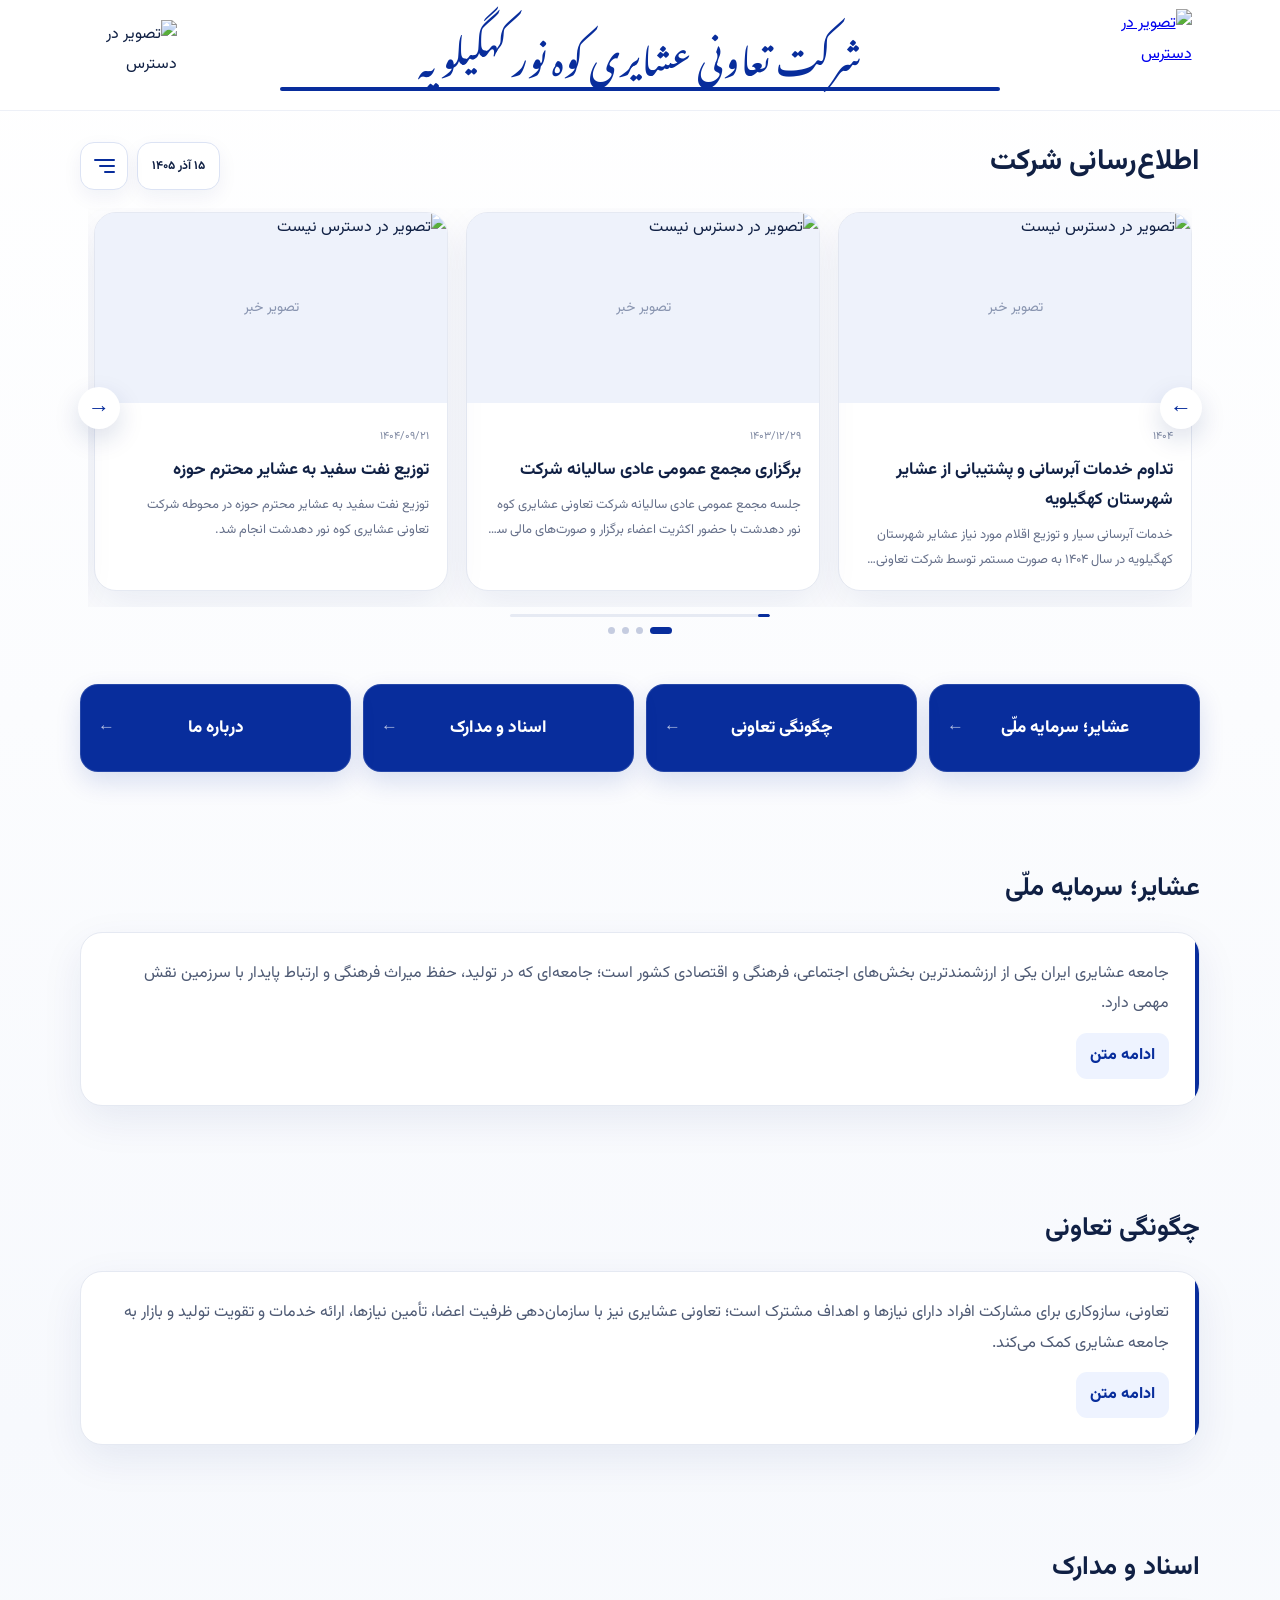
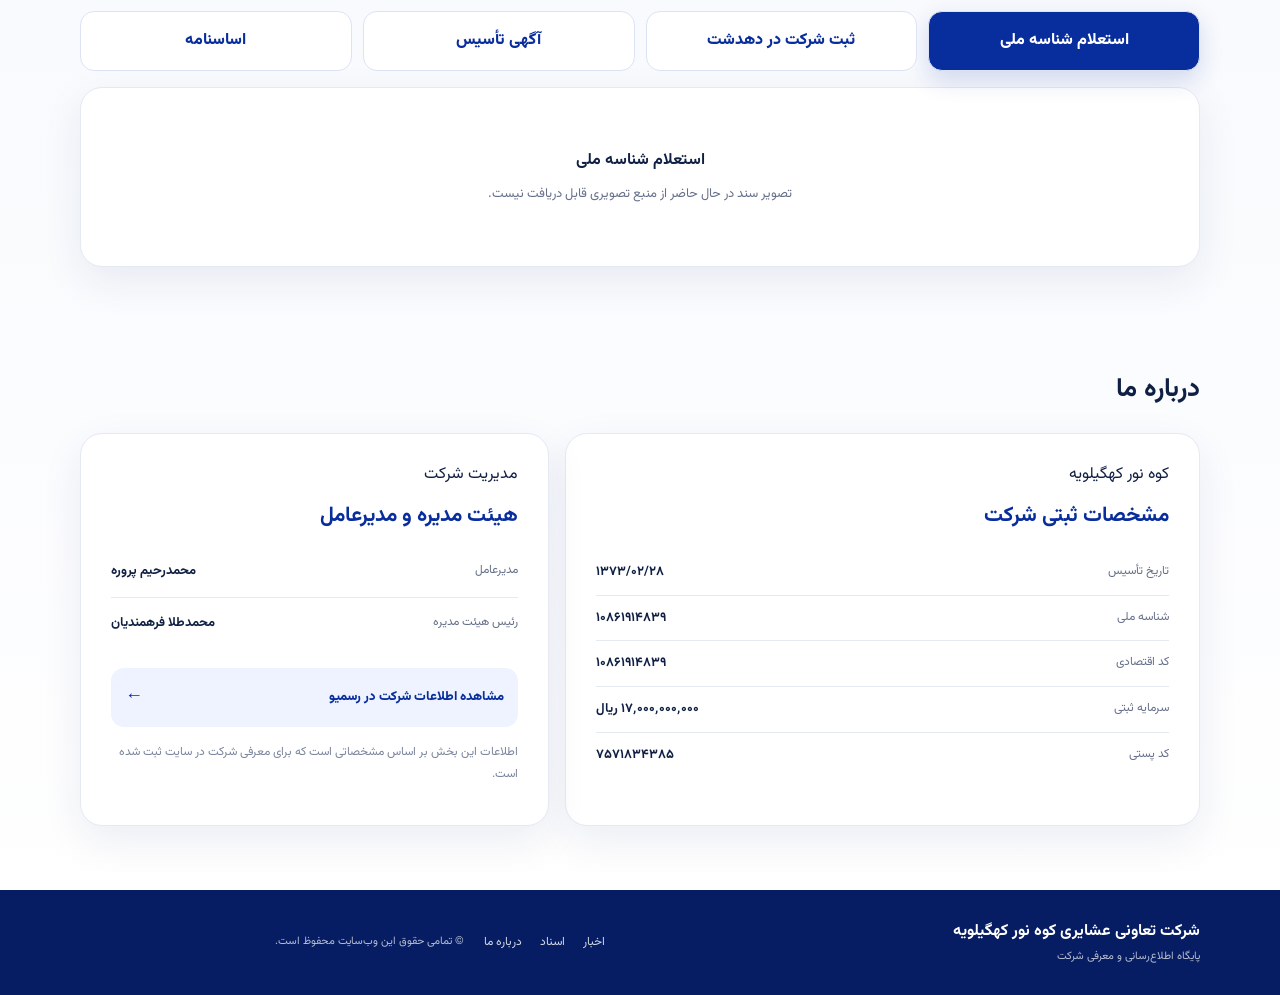
==== commit edd51c36: "Update index.html" ====
--- a/index.html
+++ b/index.html
@@ -19,7 +19,7 @@
     <div class="container brand-row">
       <div class="brand-side">
         <a href="https://ashayer.ir" target="_blank" rel="noopener" aria-label="پورتال سازمان امور عشایر ایران">
-          <img id="logoRight" src="https://ibb.co/pBqnqdqn" data-page-url="https://ibb.co/pBqnqdqn" alt="لوگوی سازمان امور عشایر ایران">
+          <img id="logoRight" src="https://i.ibb.co/ynSWCNmt/Nomadic-Affairs-Logo.webp" alt="لوگوی جدید سازمان امور عشایری">
         </a>
       </div>
       <div class="brand-title">
@@ -35,16 +35,16 @@
   <main>
     <section class="news-section container" id="news" aria-labelledby="newsTitle">
       <div class="section-top">
-        <div><span class="eyebrow">تازه‌ترین اطلاع‌رسانی</span><h2 id="newsTitle">آخرین اخبار</h2></div>
+        <div><h2 id="newsTitle">اطلاع‌رسانی شرکت</h2></div>
         <div class="news-actions">
           <time class="iran-date" id="iranDate" aria-label="تاریخ امروز"></time>
           <button class="icon-news" id="openNews" type="button" aria-label="نمایش همه اخبار" title="همه اخبار"><span class="news-icon-lines"><i></i><i></i><i></i></span></button>
         </div>
       </div>
       <div class="news-carousel-wrap">
-        <button class="carousel-arrow prev" id="prevNews" type="button" aria-label="خبر قبلی">→</button>
+        <button class="carousel-arrow prev" id="prevNews" type="button" aria-label="خبر قبلی">←</button>
         <div class="news-track" id="newsTrack" tabindex="0" aria-label="فهرست آخرین اخبار"></div>
-        <button class="carousel-arrow next" id="nextNews" type="button" aria-label="خبر بعدی">←</button>
+        <button class="carousel-arrow next" id="nextNews" type="button" aria-label="خبر بعدی">→</button>
       </div>
       <div class="news-timer" aria-label="زمان باقی‌مانده تا خبر بعدی"><span id="newsTimerFill"></span></div>
       <div class="dots" id="newsDots" aria-label="انتخاب خبر"></div>
@@ -59,12 +59,12 @@
 
     <section class="content-section container" id="ashayer">
       <div class="section-heading"><h2>عشایر؛ سرمایه ملّی</h2></div>
-      <div class="info-card"><div class="info-accent"></div><p id="ashayerExcerpt">جامعه عشایری ایران یکی از ارزشمندترین بخش‌های اجتماعی، فرهنگی و اقتصادی کشور است؛ جامعه‌ای که در تولید، حفظ میراث فرهنگی و ارتباط پایدار با سرزمین نقش مهمی دارد.</p><button class="read-more" type="button" data-content="ashayer">ادامه متن ←</button></div>
+      <div class="info-card"><div class="info-accent"></div><p id="ashayerExcerpt">جامعه عشایری ایران یکی از ارزشمندترین بخش‌های اجتماعی، فرهنگی و اقتصادی کشور است؛ جامعه‌ای که در تولید، حفظ میراث فرهنگی و ارتباط پایدار با سرزمین نقش مهمی دارد.</p><button class="read-more" type="button" data-content="ashayer">ادامه متن</button></div>
     </section>
 
     <section class="content-section container" id="cooperative">
       <div class="section-heading"><h2>چگونگی تعاونی</h2></div>
-      <div class="info-card"><div class="info-accent"></div><p id="cooperativeExcerpt">تعاونی، سازوکاری برای مشارکت افراد دارای نیازها و اهداف مشترک است؛ تعاونی عشایری نیز با سازمان‌دهی ظرفیت اعضا، تأمین نیازها، ارائه خدمات و تقویت تولید و بازار به جامعه عشایری کمک می‌کند.</p><button class="read-more" type="button" data-content="cooperative">ادامه متن ←</button></div>
+      <div class="info-card"><div class="info-accent"></div><p id="cooperativeExcerpt">تعاونی، سازوکاری برای مشارکت افراد دارای نیازها و اهداف مشترک است؛ تعاونی عشایری نیز با سازمان‌دهی ظرفیت اعضا، تأمین نیازها، ارائه خدمات و تقویت تولید و بازار به جامعه عشایری کمک می‌کند.</p><button class="read-more" type="button" data-content="cooperative">ادامه متن</button></div>
     </section>
 
     <section class="content-section container" id="documents">
@@ -115,7 +115,7 @@
   <div class="modal" id="newsModal" aria-hidden="true"><div class="modal-backdrop" data-close="newsModal"></div><div class="modal-panel news-list-panel" role="dialog" aria-modal="true" aria-labelledby="newsModalTitle"><button class="modal-close" type="button" data-close="newsModal" aria-label="بستن">×</button><span class="eyebrow">آرشیو اطلاع‌رسانی</span><h2 id="newsModalTitle">همه اخبار</h2><div class="all-news-list" id="allNewsList"></div></div></div>
   <div class="modal" id="articleModal" aria-hidden="true"><div class="modal-backdrop" data-close="articleModal"></div><article class="modal-panel article-panel" role="dialog" aria-modal="true" aria-labelledby="articleTitle"><button class="modal-close" type="button" data-close="articleModal" aria-label="بستن">×</button><div id="articleContent"></div></article></div>
   <div class="modal" id="contentModal" aria-hidden="true"><div class="modal-backdrop" data-close="contentModal"></div><article class="modal-panel article-panel" role="dialog" aria-modal="true" aria-labelledby="contentTitle"><button class="modal-close" type="button" data-close="contentModal" aria-label="بستن">×</button><div id="contentModalBody"></div></article></div>
-  <div class="modal lightbox-modal" id="lightboxModal" aria-hidden="true"><div class="modal-backdrop" data-lightbox-close></div><div class="lightbox-panel" role="dialog" aria-modal="true" aria-label="نمایش تصویر"><button class="modal-close" type="button" data-lightbox-close aria-label="بستن">×</button><button class="lightbox-arrow next" id="lightboxNext" type="button" aria-label="تصویر بعدی">→</button><div class="lightbox-track" id="lightboxTrack"></div><button class="lightbox-arrow prev" id="lightboxPrev" type="button" aria-label="تصویر قبلی">←</button></div></div>
+  <div class="modal lightbox-modal" id="lightboxModal" aria-hidden="true"><div class="modal-backdrop" data-lightbox-close></div><div class="lightbox-panel" role="dialog" aria-modal="true" aria-label="نمایش تصویر"><button class="modal-close" type="button" data-lightbox-close aria-label="بستن">×</button><button class="lightbox-arrow prev" id="lightboxPrev" type="button" aria-label="تصویر قبلی">→</button><div class="lightbox-track" id="lightboxTrack"></div><button class="lightbox-arrow next" id="lightboxNext" type="button" aria-label="تصویر بعدی">←</button></div></div>
 
   <script src="script.js"></script>
 </body>
--- a/style.css
+++ b/style.css
@@ -3,14 +3,14 @@
 .site-header{position:sticky;top:0;z-index:20;border-bottom:1px solid #edf0f7;background:rgba(255,255,255,.94);backdrop-filter:blur(14px)}.brand-row{min-height:110px;display:grid;grid-template-columns:105px 1fr 105px;align-items:center;gap:18px}.brand-side{display:flex;align-items:center;justify-content:center}.brand-side img{max-width:88px;max-height:70px;object-fit:contain}.brand-title{text-align:center}.persian-title{font-family:"Noto Nastaliq Urdu",serif;font-size:clamp(23px,3vw,37px);font-weight:400;color:var(--blue);line-height:1.8}.title-line{height:4px;width:min(720px,100%);margin:2px auto 0;border-radius:99px;background:var(--blue)}
 
 .news-section{padding:22px 0 24px;scroll-margin-top:120px}.section-top{display:flex;align-items:end;justify-content:space-between;gap:16px;margin-bottom:18px}.section-top h2{margin:2px 0 0;font-size:29px}.news-actions{display:flex;align-items:center;gap:9px}.iran-date{min-height:48px;padding:0 14px;display:flex;align-items:center;white-space:nowrap;border:1px solid #dce3f4;border-radius:14px;background:#fff;color:var(--ink);font-size:12px;font-weight:700;box-shadow:0 7px 20px rgba(14,42,119,.06)}.icon-news{width:48px;height:48px;border:1px solid #dce3f4;background:#fff;border-radius:14px;display:grid;place-items:center;cursor:pointer;box-shadow:0 7px 20px rgba(14,42,119,.06)}.news-icon-lines{width:21px;display:grid;gap:4px}.news-icon-lines i{height:2px;background:var(--blue);border-radius:9px}.news-icon-lines i:nth-child(2){width:75%}.news-icon-lines i:nth-child(3){width:50%}
-.news-carousel-wrap{position:relative;padding-inline:8px}.news-track{display:flex;gap:18px;overflow-x:auto;scroll-snap-type:x mandatory;scrollbar-width:none;overscroll-behavior-x:contain;padding:4px 3px 16px;-webkit-overflow-scrolling:touch}.news-track::-webkit-scrollbar{display:none}.news-card{min-width:calc(33.333% - 12px);scroll-snap-align:start;background:#fff;border:1px solid var(--line);border-radius:var(--radius);box-shadow:var(--shadow);overflow:hidden;cursor:pointer;transition:transform .22s,box-shadow .22s}.news-card:hover{transform:translateY(-4px);box-shadow:0 20px 50px rgba(17,42,112,.13)}.news-cover{height:190px;background:linear-gradient(135deg,#e8edff,#f8faff);overflow:hidden;position:relative}.news-cover img{width:100%;height:100%;object-fit:cover;display:block}.news-cover img.image-failed{display:grid;background:#eef2fb}.news-cover.image-failed:after{content:"تصویر خبر";position:absolute;inset:0;display:grid;place-items:center;color:#8995b0;font-size:14px}.news-body{padding:18px}.news-date{font-size:11px;color:#7d87a0}.news-body h3{margin:5px 0 7px;font-size:17px;line-height:1.75}.news-body p{margin:0;color:var(--muted);font-size:13px;display:-webkit-box;-webkit-line-clamp:2;-webkit-box-orient:vertical;overflow:hidden}.card-link{display:block;margin-top:13px;color:var(--blue);font-size:12px;font-weight:800}.carousel-arrow{position:absolute;top:50%;z-index:2;width:40px;height:40px;border:0;border-radius:50%;background:#fff;color:var(--blue);box-shadow:0 10px 26px rgba(15,40,110,.15);cursor:pointer;transform:translateY(-50%);font-size:25px;display:grid;place-items:center}.carousel-arrow.next{left:-2px}.carousel-arrow.prev{right:-2px}.dots{display:flex;justify-content:center;align-items:center;gap:7px;margin-top:1px}.dots button{width:7px;height:7px;border:0;border-radius:50%;background:#c5cce0;padding:0;cursor:pointer}.dots button.active{width:22px;border-radius:9px;background:var(--blue)}
+.news-carousel-wrap{position:relative;padding-inline:8px}.news-track{display:flex;gap:18px;overflow-x:auto;scroll-snap-type:x mandatory;scrollbar-width:none;overscroll-behavior-x:contain;padding:4px 3px 16px;-webkit-overflow-scrolling:touch}.news-track::-webkit-scrollbar{display:none}.news-card{min-width:calc(33.333% - 12px);scroll-snap-align:start;background:#fff;border:1px solid var(--line);border-radius:var(--radius);box-shadow:var(--shadow);overflow:hidden;cursor:pointer;transition:transform .22s,box-shadow .22s}.news-card:hover{transform:translateY(-4px);box-shadow:0 20px 50px rgba(17,42,112,.13)}.news-cover{height:190px;background:linear-gradient(135deg,#e8edff,#f8faff);overflow:hidden;position:relative}.news-cover img{width:100%;height:100%;object-fit:cover;display:block}.news-cover img.image-failed{display:grid;background:#eef2fb}.news-cover.image-failed:after{content:"تصویر خبر";position:absolute;inset:0;display:grid;place-items:center;color:#8995b0;font-size:14px}.news-body{padding:18px}.news-date{font-size:11px;color:#7d87a0}.news-body h3{margin:5px 0 7px;font-size:17px;line-height:1.75}.news-body p{margin:0;color:var(--muted);font-size:13px;display:-webkit-box;-webkit-line-clamp:2;-webkit-box-orient:vertical;overflow:hidden}.card-link{display:block;margin-top:13px;color:var(--blue);font-size:12px;font-weight:800}.carousel-arrow{position:absolute;top:50%;z-index:2;width:42px;height:42px;border:0;border-radius:50%;background:#fff;color:var(--blue);box-shadow:0 10px 26px rgba(15,40,110,.15);cursor:pointer;transform:translateY(-50%);font-size:22px;display:grid;place-items:center;line-height:1;text-align:center;padding:0;font-family:Arial,sans-serif;font-weight:400}.carousel-arrow.next{left:-2px}.carousel-arrow.prev{right:-2px}.dots{display:flex;justify-content:center;align-items:center;gap:7px;margin-top:1px}.dots button{width:7px;height:7px;border:0;border-radius:50%;background:#c5cce0;padding:0;cursor:pointer}.dots button.active{width:22px;border-radius:9px;background:var(--blue)}
 .news-timer{height:3px;width:min(260px,58%);margin:7px auto 10px;background:#e6eaf3;border-radius:99px;overflow:hidden}.news-timer span{display:block;height:100%;width:0;background:var(--blue);border-radius:inherit;transition:width .08s linear}
 .quick-menu{display:grid;grid-template-columns:repeat(4,1fr);gap:12px;padding:26px 0 58px}.menu-card{position:relative;min-height:88px;border:1px solid rgba(255,255,255,.12);border-radius:18px;background:var(--blue);color:#fff;box-shadow:0 10px 26px rgba(8,45,156,.14);cursor:pointer;display:flex;align-items:center;justify-content:center;padding:16px 34px;text-decoration:none;font-size:17px;font-weight:800;transition:transform .2s,box-shadow .2s}.menu-card:hover{transform:translateY(-3px);box-shadow:0 16px 34px rgba(8,45,156,.2)}.menu-card b{position:absolute;left:17px;opacity:.7}
 .content-section{padding:34px 0 64px;scroll-margin-top:120px}.section-heading{display:flex;align-items:center;margin-bottom:18px}.section-heading h2{margin:0;font-size:26px}.info-card,.about-card,.contact-card{background:#fff;border:1px solid var(--line);border-radius:var(--radius);box-shadow:var(--shadow);padding:26px 30px;position:relative;overflow:hidden}.info-accent{position:absolute;right:0;top:0;bottom:0;width:4px;background:var(--blue)}.info-card p,.about-card p,.contact-card p{margin:0 0 13px;color:#4e5a74}.read-more{border:0;background:var(--blue-soft);color:var(--blue);font-weight:800;padding:8px 14px;border-radius:11px;cursor:pointer}.document-buttons{display:grid;grid-template-columns:repeat(4,1fr);gap:11px;margin-bottom:16px}.document-tab{border:1px solid #dce3f4;background:#fff;color:var(--blue);border-radius:14px;padding:14px 10px;font-weight:800;cursor:pointer;transition:.2s}.document-tab:hover,.document-tab.active{background:var(--blue);color:#fff;box-shadow:0 9px 24px rgba(8,45,156,.16)}.document-viewer{min-height:180px;background:#fff;border:1px solid var(--line);border-radius:var(--radius);padding:18px;box-shadow:var(--shadow);text-align:center}.document-image-button{display:block;width:min(100%,700px);margin:auto;border:0;background:transparent;padding:0;cursor:zoom-in}.document-viewer img{width:100%;max-height:760px;object-fit:contain;border-radius:13px;border:1px solid #edf0f6;display:block}.document-loading,.document-state{min-height:140px;display:grid;place-items:center;align-content:center;gap:5px;color:var(--muted)}.document-state strong{color:var(--ink)}.document-state span{font-size:12px;color:var(--blue);font-weight:800}.document-state p{margin:0;font-size:13px}.document-open-link{display:inline-flex;align-items:center;justify-content:center;min-height:46px;padding:9px 20px;border-radius:13px;background:var(--blue);color:#fff;text-decoration:none;font-weight:800;margin-top:8px}.about-grid{display:grid;grid-template-columns:1.15fr .85fr;gap:16px}.company-facts{display:grid;margin-top:14px}.fact-row{display:flex;justify-content:space-between;gap:18px;padding:10px 0;border-bottom:1px solid var(--line)}.fact-row:last-child{border-bottom:0}.fact-row span{font-size:12px;color:var(--muted)}.fact-row strong{font-size:13px;color:var(--ink);text-align:left;direction:rtl}.rasmio-link{display:flex;align-items:center;justify-content:space-between;gap:12px;margin-top:20px;padding:12px 14px;border-radius:13px;background:var(--blue-soft);color:var(--blue);text-decoration:none;font-size:13px;font-weight:800}.rasmio-link span{font-size:18px}.company-management-card .contact-row{padding:13px 0}.about-card h3,.contact-card h3{margin:6px 0 10px;color:var(--blue);font-size:21px}.supervision{margin-top:20px;padding-top:16px;border-top:1px solid var(--line);display:flex;gap:10px;align-items:center;flex-wrap:wrap}.supervision span,.contact-row span{font-size:12px;color:var(--muted)}.supervision b{color:var(--blue)}.contact-row{display:flex;justify-content:space-between;gap:20px;padding:10px 0;border-bottom:1px solid var(--line)}.contact-row:last-of-type{border-bottom:0}.contact-row strong{font-size:13px}.contact-note{font-size:12px!important;margin-top:14px!important;color:#7b859d!important}
 .footer{background:var(--blue-dark);color:#fff;padding:27px 0}.footer-inner{display:grid;grid-template-columns:1.5fr auto 1fr;align-items:center;gap:20px}.footer strong,.footer span{display:block}.footer span,.footer-note{font-size:11px;opacity:.7}.footer-links{display:flex;gap:18px}.footer-links a{color:#fff;text-decoration:none;font-size:12px;opacity:.82}
-.modal{position:fixed;inset:0;z-index:100;display:none}.modal.open{display:block;animation:fadeIn .18s ease}.modal-backdrop{position:absolute;inset:0;background:rgba(6,20,57,.5);backdrop-filter:blur(5px)}.modal-panel{position:relative;z-index:1;background:#fff;width:min(900px,calc(100% - 24px));max-height:calc(100vh - 30px);overflow:auto;margin:15px auto;border-radius:24px;box-shadow:0 30px 90px rgba(0,0,0,.25);padding:28px;animation:rise .22s ease}.modal-close{position:absolute;top:13px;left:13px;width:40px;height:40px;border:0;border-radius:12px;background:#f1f4fb;color:#22325b;font-size:25px;cursor:pointer;display:grid;place-items:center;line-height:1}.news-list-panel h2{margin:4px 0 20px}.all-news-list{display:grid;gap:10px}.all-news-item{width:100%;font:inherit;text-align:right;background:#fff;color:inherit;border:1px solid var(--line);border-radius:16px;padding:15px 16px;display:flex;justify-content:space-between;gap:18px;align-items:center;cursor:pointer;transition:.18s}.all-news-item:hover{border-color:#b9c7ed;background:#f9faff}.all-news-item h3{margin:2px 0;font-size:15px}.all-news-item p{margin:0;color:var(--muted);font-size:12px}.all-news-item time{white-space:nowrap;font-size:10px;color:#7b87a2}.article-panel{max-width:820px}.article-panel h2{font-size:26px;line-height:1.7;margin:7px 0 2px}.article-meta{color:#7b87a2;font-size:11px}.article-text{margin-top:20px}.article-text p{color:#4c5870;line-height:2.2;margin:0 0 13px}.article-gallery{display:flex;gap:12px;overflow-x:auto;scroll-snap-type:x mandatory;scrollbar-width:none;padding:2px 2px 10px;margin:20px 0 4px}.article-gallery::-webkit-scrollbar{display:none}.gallery-thumb{position:relative;flex:0 0 min(72%,560px);padding:0;border:0;background:transparent;scroll-snap-align:center;cursor:zoom-in;border-radius:15px;overflow:hidden}.gallery-thumb img{width:100%;aspect-ratio:16/10;object-fit:cover;border-radius:15px;border:1px solid var(--line);background:#f5f7fc;display:block}.image-index{position:absolute;right:10px;bottom:10px;background:rgba(6,29,99,.8);color:#fff;padding:2px 7px;border-radius:8px;font-size:10px}.image-failed-box{width:100%;padding:35px;text-align:center;background:#f4f6fb;color:#8994ac;border-radius:15px}.content-modal-body .article-text{margin-top:14px}
-.lightbox-panel{position:relative;z-index:1;width:min(1100px,calc(100% - 24px));height:min(88vh,760px);margin:6vh auto 0;background:#071d62;border-radius:24px;box-shadow:0 30px 90px rgba(0,0,0,.35);overflow:hidden;display:flex;align-items:center}.lightbox-track{width:100%;height:100%;display:flex;overflow-x:auto;overflow-y:hidden;scroll-snap-type:x mandatory;scrollbar-width:none}.lightbox-track::-webkit-scrollbar{display:none}.lightbox-slide{flex:0 0 100%;height:100%;display:grid;place-items:center;scroll-snap-align:center;padding:55px 62px}.lightbox-slide img{max-width:100%;max-height:100%;width:auto;height:auto;object-fit:contain;border-radius:14px}.lightbox-arrow{position:absolute;z-index:3;top:50%;transform:translateY(-50%);width:44px;height:44px;border:0;border-radius:50%;background:#fff;color:var(--blue);font-size:31px;display:grid;place-items:center;cursor:pointer;box-shadow:0 10px 30px rgba(0,0,0,.22)}.lightbox-arrow.prev{left:12px}.lightbox-arrow.next{right:12px}.lightbox-panel .modal-close{z-index:4}
+.modal{position:fixed;inset:0;z-index:100;display:none}.modal.open{display:block;animation:fadeIn .18s ease}.modal-backdrop{position:absolute;inset:0;background:rgba(6,20,57,.5);backdrop-filter:blur(5px)}.modal-panel{position:relative;z-index:1;background:#fff;width:min(900px,calc(100% - 24px));max-height:calc(100vh - 30px);overflow:auto;margin:15px auto;border-radius:24px;box-shadow:0 30px 90px rgba(0,0,0,.25);padding:28px;animation:rise .22s ease}.modal-close{position:absolute;top:13px;left:13px;width:40px;height:40px;border:0;border-radius:12px;background:#f1f4fb;color:#22325b;font-size:25px;cursor:pointer;display:grid;place-items:center;line-height:1}.news-list-panel h2{margin:4px 0 20px}.all-news-list{display:grid;gap:10px}.all-news-item{width:100%;font:inherit;text-align:right;background:#fff;color:inherit;border:1px solid var(--line);border-radius:16px;padding:15px 16px;display:flex;justify-content:space-between;gap:18px;align-items:center;cursor:pointer;transition:.18s}.all-news-item:hover{border-color:#b9c7ed;background:#f9faff}.all-news-item h3{margin:2px 0;font-size:15px}.all-news-item p{margin:0;color:var(--muted);font-size:12px}.all-news-item time{white-space:nowrap;font-size:10px;color:#7b87a2}.article-panel{max-width:820px}.article-panel h2{font-size:26px;line-height:1.7;margin:7px 0 2px}.article-meta{color:#7b87a2;font-size:11px}.article-text{margin-top:20px}.article-text p{color:#4c5870;line-height:2.2;margin:0 0 13px}.article-gallery{display:flex;gap:12px;overflow-x:auto;scroll-snap-type:x mandatory;scrollbar-width:none;padding:2px 2px 10px;margin:20px 0 4px}.article-gallery::-webkit-scrollbar{display:none}.gallery-thumb{position:relative;flex:0 0 min(72%,560px);padding:0;border:0;background:transparent;scroll-snap-align:center;cursor:zoom-in;border-radius:15px;overflow:hidden}.gallery-thumb img{width:100%;aspect-ratio:16/10;object-fit:cover;border-radius:15px;border:1px solid var(--line);background:#f5f7fc;display:block}.image-failed-box{width:100%;padding:35px;text-align:center;background:#f4f6fb;color:#8994ac;border-radius:15px}.content-modal-body .article-text{margin-top:14px}
+.lightbox-panel{position:relative;z-index:1;width:min(1100px,calc(100% - 24px));height:min(88vh,760px);margin:6vh auto 0;background:#071d62;border-radius:24px;box-shadow:0 30px 90px rgba(0,0,0,.35);overflow:hidden;display:flex;align-items:center}.lightbox-track{width:100%;height:100%;display:flex;overflow-x:auto;overflow-y:hidden;scroll-snap-type:x mandatory;scrollbar-width:none}.lightbox-track::-webkit-scrollbar{display:none}.lightbox-slide{flex:0 0 100%;height:100%;display:grid;place-items:center;scroll-snap-align:center;padding:55px 62px}.lightbox-slide img{max-width:100%;max-height:100%;width:auto;height:auto;object-fit:contain;border-radius:14px}.lightbox-arrow{position:absolute;z-index:3;top:50%;transform:translateY(-50%);width:46px;height:46px;border:0;border-radius:50%;background:#fff;color:var(--blue);font-size:24px;display:grid;place-items:center;cursor:pointer;line-height:1;text-align:center;padding:0;font-family:Arial,sans-serif;font-weight:400;box-shadow:0 10px 30px rgba(0,0,0,.22)}.lightbox-arrow.prev{right:12px}.lightbox-arrow.next{left:12px}.lightbox-panel .modal-close{z-index:4}
 @keyframes fadeIn{from{opacity:0}to{opacity:1}}@keyframes rise{from{opacity:0;transform:translateY(12px) scale(.99)}to{opacity:1;transform:none}}
-@media(max-width:850px){.container{width:min(100% - 28px,1120px)}.brand-row{grid-template-columns:70px 1fr 70px;min-height:92px;gap:8px}.brand-side img{max-width:60px;max-height:55px}.persian-title{font-size:21px;line-height:2}.hero{grid-template-columns:1fr;padding-top:36px}.hero-panel{grid-template-columns:repeat(3,1fr)}.hero-stat{border-bottom:0;border-left:1px solid var(--line)}.hero-stat:last-child{border-left:0}.news-card{min-width:72%}.quick-menu{grid-template-columns:repeat(2,1fr)}.document-buttons{grid-template-columns:repeat(2,1fr)}.about-grid{grid-template-columns:1fr}.footer-inner{grid-template-columns:1fr;gap:10px}.footer-links{order:2}.footer-note{order:3}}
-@media(max-width:520px){.container{width:calc(100% - 20px)}.site-header{position:relative}.brand-row{grid-template-columns:54px 1fr 54px;min-height:100px}.brand-side img{max-width:48px;max-height:48px}.persian-title{font-size:18px;line-height:2.25}.title-line{height:3px}.hero{padding:28px 0 22px;gap:16px}.hero-copy{padding:0}.hero h1{font-size:29px}.hero-copy>p{font-size:14px}.hero-panel{grid-template-columns:1fr;padding:8px}.hero-stat{padding:10px 12px;border-left:0;border-bottom:1px solid var(--line)}.hero-stat:last-child{border-bottom:0}.section-top{align-items:center}.section-top h2{font-size:24px}.iran-date{min-height:44px;padding:0 9px;font-size:10px}.icon-news{width:44px;height:44px}.news-carousel-wrap{padding-inline:0}.news-card{min-width:88%}.news-cover{height:160px}.carousel-arrow{display:grid;width:36px;height:36px;font-size:22px}.carousel-arrow.next{left:2px}.carousel-arrow.prev{right:2px}.quick-menu{grid-template-columns:1fr;padding:22px 0 40px}.menu-card{min-height:76px;font-size:16px}.content-section{padding:26px 0 46px}.section-heading h2{font-size:22px}.info-card,.about-card,.contact-card,.modal-panel{padding:21px 17px;border-radius:19px}.document-buttons{grid-template-columns:1fr 1fr}.document-tab{padding:12px 7px;font-size:13px}.gallery-thumb{flex-basis:88%}.lightbox-panel{width:calc(100% - 14px);height:82vh;margin:9vh auto 0;border-radius:19px}.lightbox-slide{padding:52px 38px}.lightbox-arrow{width:38px;height:38px;font-size:28px}.lightbox-arrow.prev{left:7px}.lightbox-arrow.next{right:7px}.footer-links{gap:14px}}
+@media(max-width:850px){.container{width:min(100% - 28px,1120px)}.brand-row{grid-template-columns:70px 1fr 70px;min-height:92px;gap:8px}.brand-side img{max-width:60px;max-height:55px}.persian-title{font-size:21px;line-height:2}.news-card{min-width:72%}.quick-menu{grid-template-columns:repeat(2,1fr)}.document-buttons{grid-template-columns:repeat(2,1fr)}.about-grid{grid-template-columns:1fr}.footer-inner{grid-template-columns:1fr;gap:10px}.footer-links{order:2}.footer-note{order:3}}
+@media(max-width:520px){.container{width:calc(100% - 20px)}.site-header{position:relative}.brand-row{grid-template-columns:54px 1fr 54px;min-height:100px}.brand-side img{max-width:48px;max-height:48px}.persian-title{font-size:18px;line-height:2.25}.title-line{height:3px}.section-top{align-items:center}.section-top h2{font-size:24px}.iran-date{min-height:44px;padding:0 9px;font-size:10px}.icon-news{width:44px;height:44px}.news-carousel-wrap{padding-inline:0}.news-card{min-width:88%}.news-cover{height:160px}.carousel-arrow{display:grid;width:38px;height:38px;font-size:21px}.carousel-arrow.next{left:2px}.carousel-arrow.prev{right:2px}.quick-menu{grid-template-columns:1fr;padding:22px 0 40px}.menu-card{min-height:76px;font-size:16px}.content-section{padding:26px 0 46px}.section-heading h2{font-size:22px}.info-card,.about-card,.contact-card,.modal-panel{padding:21px 17px;border-radius:19px}.document-buttons{grid-template-columns:1fr 1fr}.document-tab{padding:12px 7px;font-size:13px}.gallery-thumb{flex-basis:88%}.lightbox-panel{width:calc(100% - 14px);height:82vh;margin:9vh auto 0;border-radius:19px}.lightbox-slide{padding:52px 38px}.lightbox-arrow{width:40px;height:40px;font-size:23px}.lightbox-arrow.prev{right:7px}.lightbox-arrow.next{left:7px}.footer-links{gap:14px}}
 @media(prefers-reduced-motion:reduce){html{scroll-behavior:auto}.news-card,.menu-card,.modal-panel{transition:none;animation:none}}
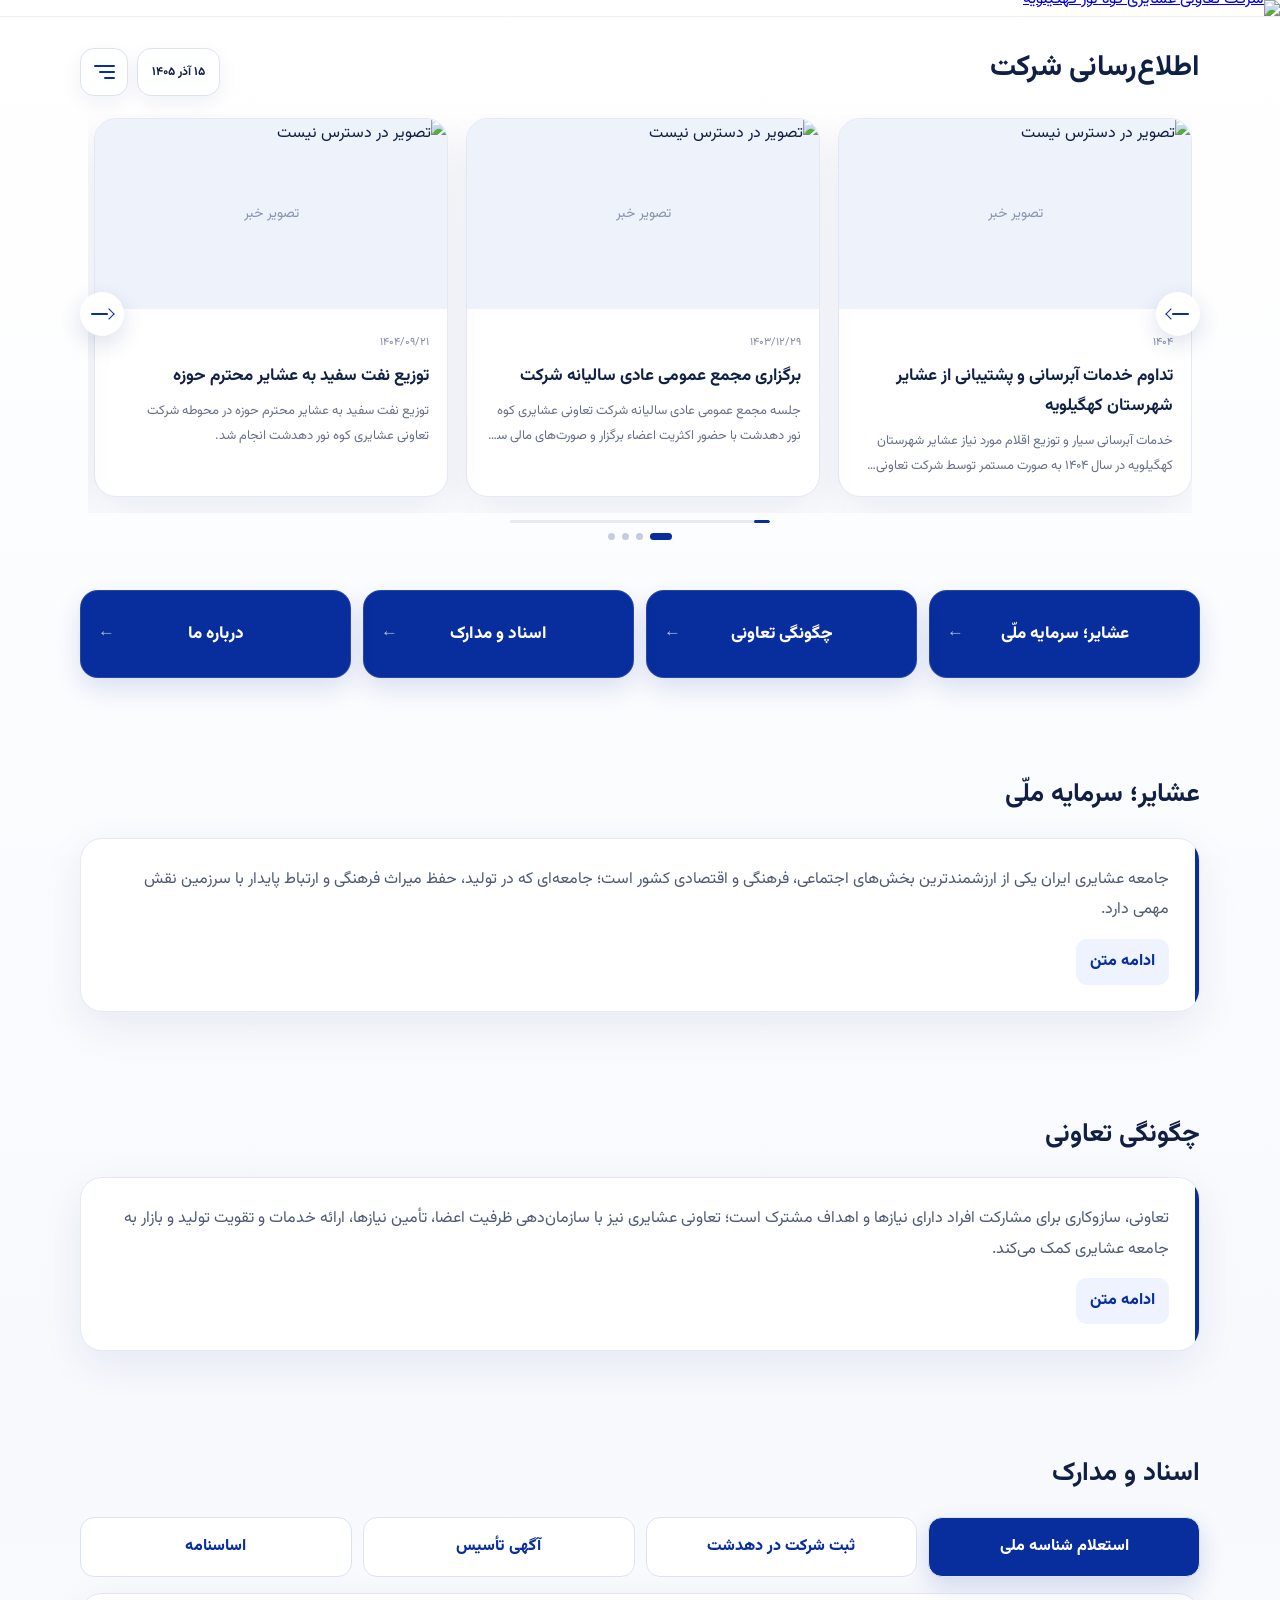
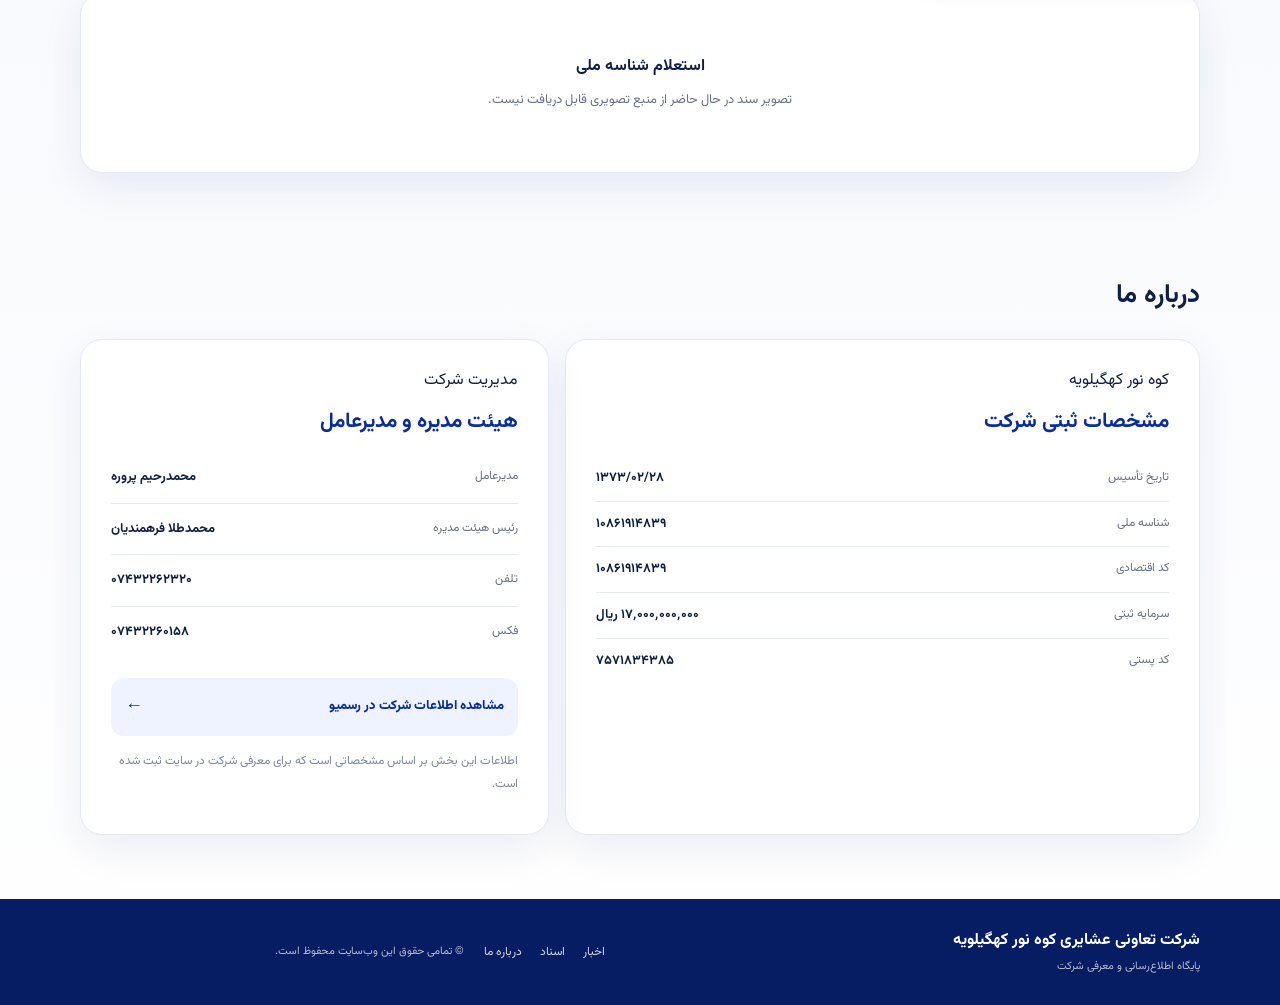
==== commit 5ea4f844: "Update index.html" ====
--- a/index.html
+++ b/index.html
@@ -16,20 +16,9 @@
 </head>
 <body>
   <header class="site-header">
-    <div class="container brand-row">
-      <div class="brand-side">
-        <a href="https://ashayer.ir" target="_blank" rel="noopener" aria-label="پورتال سازمان امور عشایر ایران">
-          <img id="logoRight" src="https://i.ibb.co/ynSWCNmt/Nomadic-Affairs-Logo.webp" alt="لوگوی جدید سازمان امور عشایری">
-        </a>
-      </div>
-      <div class="brand-title">
-        <div class="persian-title">شرکت تعاونی عشایری کوه نور کهگیلویه</div>
-        <div class="title-line"></div>
-      </div>
-      <div class="brand-side">
-        <img id="logoLeft" src="https://ibb.co/v6pKKJQS" data-page-url="https://ibb.co/v6pKKJQS" alt="لوگوی شرکت تعاونی عشایری کوه نور">
-      </div>
-    </div>
+    <a class="site-header-link" href="https://ashayer.ir" target="_blank" rel="noopener" aria-label="ورود به پورتال سازمان امور عشایر کشور">
+      <img class="site-header-image" src="assets/site-header.png" alt="شرکت تعاونی عشایری کوه نور کهگیلویه" draggable="false">
+    </a>
   </header>
 
   <main>
@@ -42,9 +31,9 @@
         </div>
       </div>
       <div class="news-carousel-wrap">
-        <button class="carousel-arrow prev" id="prevNews" type="button" aria-label="خبر قبلی">←</button>
+        <button class="carousel-arrow prev" id="prevNews" type="button" aria-label="خبر قبلی"><span aria-hidden="true"></span></button>
         <div class="news-track" id="newsTrack" tabindex="0" aria-label="فهرست آخرین اخبار"></div>
-        <button class="carousel-arrow next" id="nextNews" type="button" aria-label="خبر بعدی">→</button>
+        <button class="carousel-arrow next" id="nextNews" type="button" aria-label="خبر بعدی"><span aria-hidden="true"></span></button>
       </div>
       <div class="news-timer" aria-label="زمان باقی‌مانده تا خبر بعدی"><span id="newsTimerFill"></span></div>
       <div class="dots" id="newsDots" aria-label="انتخاب خبر"></div>
@@ -97,7 +86,9 @@
           <h3>هیئت مدیره و مدیرعامل</h3>
           <div class="contact-row"><span>مدیرعامل</span><strong>محمدرحیم پروره</strong></div>
           <div class="contact-row"><span>رئیس هیئت مدیره</span><strong>محمدطلا فرهمندیان</strong></div>
-          <a class="rasmio-link" href="https://rasmio.com/" target="_blank" rel="noopener noreferrer">مشاهده اطلاعات شرکت در رسمیو <span>←</span></a>
+          <div class="contact-row"><span>تلفن</span><strong>۰۷۴۳۲۲۶۲۳۲۰</strong></div>
+          <div class="contact-row"><span>فکس</span><strong>۰۷۴۳۲۲۶۰۱۵۸</strong></div>
+          <a class="rasmio-link" href="https://rasmio.com/company/10861914839/direct/" target="_blank" rel="noopener noreferrer">مشاهده اطلاعات شرکت در رسمیو <span>←</span></a>
           <p class="contact-note">اطلاعات این بخش بر اساس مشخصاتی است که برای معرفی شرکت در سایت ثبت شده است.</p>
         </div>
       </div>
@@ -115,7 +106,7 @@
   <div class="modal" id="newsModal" aria-hidden="true"><div class="modal-backdrop" data-close="newsModal"></div><div class="modal-panel news-list-panel" role="dialog" aria-modal="true" aria-labelledby="newsModalTitle"><button class="modal-close" type="button" data-close="newsModal" aria-label="بستن">×</button><span class="eyebrow">آرشیو اطلاع‌رسانی</span><h2 id="newsModalTitle">همه اخبار</h2><div class="all-news-list" id="allNewsList"></div></div></div>
   <div class="modal" id="articleModal" aria-hidden="true"><div class="modal-backdrop" data-close="articleModal"></div><article class="modal-panel article-panel" role="dialog" aria-modal="true" aria-labelledby="articleTitle"><button class="modal-close" type="button" data-close="articleModal" aria-label="بستن">×</button><div id="articleContent"></div></article></div>
   <div class="modal" id="contentModal" aria-hidden="true"><div class="modal-backdrop" data-close="contentModal"></div><article class="modal-panel article-panel" role="dialog" aria-modal="true" aria-labelledby="contentTitle"><button class="modal-close" type="button" data-close="contentModal" aria-label="بستن">×</button><div id="contentModalBody"></div></article></div>
-  <div class="modal lightbox-modal" id="lightboxModal" aria-hidden="true"><div class="modal-backdrop" data-lightbox-close></div><div class="lightbox-panel" role="dialog" aria-modal="true" aria-label="نمایش تصویر"><button class="modal-close" type="button" data-lightbox-close aria-label="بستن">×</button><button class="lightbox-arrow prev" id="lightboxPrev" type="button" aria-label="تصویر قبلی">→</button><div class="lightbox-track" id="lightboxTrack"></div><button class="lightbox-arrow next" id="lightboxNext" type="button" aria-label="تصویر بعدی">←</button></div></div>
+  <div class="modal lightbox-modal" id="lightboxModal" aria-hidden="true"><div class="modal-backdrop" data-lightbox-close></div><div class="lightbox-panel" role="dialog" aria-modal="true" aria-label="نمایش تصویر"><button class="modal-close" type="button" data-lightbox-close aria-label="بستن">×</button><button class="lightbox-arrow prev" id="lightboxPrev" type="button" aria-label="تصویر قبلی"><span aria-hidden="true"></span></button><div class="lightbox-track" id="lightboxTrack"></div><button class="lightbox-arrow next" id="lightboxNext" type="button" aria-label="تصویر بعدی"><span aria-hidden="true"></span></button></div></div>
 
   <script src="script.js"></script>
 </body>
--- a/style.css
+++ b/style.css
@@ -1,16 +1,16 @@
 :root{--blue:#082d9c;--blue-dark:#061d63;--blue-soft:#eef3ff;--ink:#102044;--muted:#66708a;--line:#e5e9f2;--bg:#f7f9fd;--white:#fff;--shadow:0 14px 42px rgba(17,42,112,.08);--radius:22px}
 *{box-sizing:border-box}html{scroll-behavior:smooth;overflow-x:hidden}body{margin:0;background:linear-gradient(180deg,#fff 0%,var(--bg) 55%,#fff 100%);color:var(--ink);font-family:Vazirmatn,Arial,sans-serif;line-height:1.9;overflow-x:hidden}body.modal-lock{position:fixed;inset-inline:0;width:100%;overflow:hidden}button,a{font:inherit}button:focus-visible,a:focus-visible{outline:3px solid #9cb2ff;outline-offset:3px}.container{width:min(1120px,calc(100% - 32px));margin-inline:auto}
-.site-header{position:sticky;top:0;z-index:20;border-bottom:1px solid #edf0f7;background:rgba(255,255,255,.94);backdrop-filter:blur(14px)}.brand-row{min-height:110px;display:grid;grid-template-columns:105px 1fr 105px;align-items:center;gap:18px}.brand-side{display:flex;align-items:center;justify-content:center}.brand-side img{max-width:88px;max-height:70px;object-fit:contain}.brand-title{text-align:center}.persian-title{font-family:"Noto Nastaliq Urdu",serif;font-size:clamp(23px,3vw,37px);font-weight:400;color:var(--blue);line-height:1.8}.title-line{height:4px;width:min(720px,100%);margin:2px auto 0;border-radius:99px;background:var(--blue)}
+.site-header{position:relative;z-index:20;background:#fff;border-bottom:1px solid #edf0f7;line-height:0}.site-header-link{display:block;width:100%;cursor:pointer}.site-header-image{display:block;width:100%;height:auto;max-width:none;border:0;user-select:none;-webkit-user-drag:none}
 
 .news-section{padding:22px 0 24px;scroll-margin-top:120px}.section-top{display:flex;align-items:end;justify-content:space-between;gap:16px;margin-bottom:18px}.section-top h2{margin:2px 0 0;font-size:29px}.news-actions{display:flex;align-items:center;gap:9px}.iran-date{min-height:48px;padding:0 14px;display:flex;align-items:center;white-space:nowrap;border:1px solid #dce3f4;border-radius:14px;background:#fff;color:var(--ink);font-size:12px;font-weight:700;box-shadow:0 7px 20px rgba(14,42,119,.06)}.icon-news{width:48px;height:48px;border:1px solid #dce3f4;background:#fff;border-radius:14px;display:grid;place-items:center;cursor:pointer;box-shadow:0 7px 20px rgba(14,42,119,.06)}.news-icon-lines{width:21px;display:grid;gap:4px}.news-icon-lines i{height:2px;background:var(--blue);border-radius:9px}.news-icon-lines i:nth-child(2){width:75%}.news-icon-lines i:nth-child(3){width:50%}
-.news-carousel-wrap{position:relative;padding-inline:8px}.news-track{display:flex;gap:18px;overflow-x:auto;scroll-snap-type:x mandatory;scrollbar-width:none;overscroll-behavior-x:contain;padding:4px 3px 16px;-webkit-overflow-scrolling:touch}.news-track::-webkit-scrollbar{display:none}.news-card{min-width:calc(33.333% - 12px);scroll-snap-align:start;background:#fff;border:1px solid var(--line);border-radius:var(--radius);box-shadow:var(--shadow);overflow:hidden;cursor:pointer;transition:transform .22s,box-shadow .22s}.news-card:hover{transform:translateY(-4px);box-shadow:0 20px 50px rgba(17,42,112,.13)}.news-cover{height:190px;background:linear-gradient(135deg,#e8edff,#f8faff);overflow:hidden;position:relative}.news-cover img{width:100%;height:100%;object-fit:cover;display:block}.news-cover img.image-failed{display:grid;background:#eef2fb}.news-cover.image-failed:after{content:"تصویر خبر";position:absolute;inset:0;display:grid;place-items:center;color:#8995b0;font-size:14px}.news-body{padding:18px}.news-date{font-size:11px;color:#7d87a0}.news-body h3{margin:5px 0 7px;font-size:17px;line-height:1.75}.news-body p{margin:0;color:var(--muted);font-size:13px;display:-webkit-box;-webkit-line-clamp:2;-webkit-box-orient:vertical;overflow:hidden}.card-link{display:block;margin-top:13px;color:var(--blue);font-size:12px;font-weight:800}.carousel-arrow{position:absolute;top:50%;z-index:2;width:42px;height:42px;border:0;border-radius:50%;background:#fff;color:var(--blue);box-shadow:0 10px 26px rgba(15,40,110,.15);cursor:pointer;transform:translateY(-50%);font-size:22px;display:grid;place-items:center;line-height:1;text-align:center;padding:0;font-family:Arial,sans-serif;font-weight:400}.carousel-arrow.next{left:-2px}.carousel-arrow.prev{right:-2px}.dots{display:flex;justify-content:center;align-items:center;gap:7px;margin-top:1px}.dots button{width:7px;height:7px;border:0;border-radius:50%;background:#c5cce0;padding:0;cursor:pointer}.dots button.active{width:22px;border-radius:9px;background:var(--blue)}
+.news-carousel-wrap{position:relative;padding-inline:8px}.news-track{display:flex;gap:18px;overflow-x:auto;scroll-snap-type:x mandatory;scrollbar-width:none;overscroll-behavior-x:contain;padding:4px 3px 16px;-webkit-overflow-scrolling:touch}.news-track::-webkit-scrollbar{display:none}.news-card{min-width:calc(33.333% - 12px);scroll-snap-align:start;background:#fff;border:1px solid var(--line);border-radius:var(--radius);box-shadow:var(--shadow);overflow:hidden;cursor:pointer;transition:transform .22s,box-shadow .22s}.news-card:hover{transform:translateY(-4px);box-shadow:0 20px 50px rgba(17,42,112,.13)}.news-cover{height:190px;background:linear-gradient(135deg,#e8edff,#f8faff);overflow:hidden;position:relative}.news-cover img{width:100%;height:100%;object-fit:cover;display:block}.news-cover img.image-failed{display:grid;background:#eef2fb}.news-cover.image-failed:after{content:"تصویر خبر";position:absolute;inset:0;display:grid;place-items:center;color:#8995b0;font-size:14px}.news-body{padding:18px}.news-date{font-size:11px;color:#7d87a0}.news-body h3{margin:5px 0 7px;font-size:17px;line-height:1.75}.news-body p{margin:0;color:var(--muted);font-size:13px;display:-webkit-box;-webkit-line-clamp:2;-webkit-box-orient:vertical;overflow:hidden}.card-link{display:block;margin-top:13px;color:var(--blue);font-size:12px;font-weight:800}.carousel-arrow{position:absolute;top:50%;z-index:2;width:44px;height:44px;border:0;border-radius:50%;background:#fff;color:var(--blue);box-shadow:0 8px 22px rgba(15,40,110,.14);cursor:pointer;transform:translateY(-50%);display:grid;place-items:center;padding:0}.carousel-arrow span{position:relative;width:22px;height:12px;display:block}.carousel-arrow span::before{content:"";position:absolute;top:5px;width:17px;height:1.8px;background:currentColor;border-radius:9px}.carousel-arrow span::after{content:"";position:absolute;top:2px;width:7px;height:7px;border-top:1.8px solid currentColor;border-right:1.8px solid currentColor}.carousel-arrow.next{left:0}.carousel-arrow.next span::before{left:0}.carousel-arrow.next span::after{right:0;transform:rotate(45deg)}.carousel-arrow.prev{right:0}.carousel-arrow.prev span::before{right:0}.carousel-arrow.prev span::after{left:0;transform:rotate(-135deg)}.dots{display:flex;justify-content:center;align-items:center;gap:7px;margin-top:1px}.dots button{width:7px;height:7px;border:0;border-radius:50%;background:#c5cce0;padding:0;cursor:pointer}.dots button.active{width:22px;border-radius:9px;background:var(--blue)}
 .news-timer{height:3px;width:min(260px,58%);margin:7px auto 10px;background:#e6eaf3;border-radius:99px;overflow:hidden}.news-timer span{display:block;height:100%;width:0;background:var(--blue);border-radius:inherit;transition:width .08s linear}
 .quick-menu{display:grid;grid-template-columns:repeat(4,1fr);gap:12px;padding:26px 0 58px}.menu-card{position:relative;min-height:88px;border:1px solid rgba(255,255,255,.12);border-radius:18px;background:var(--blue);color:#fff;box-shadow:0 10px 26px rgba(8,45,156,.14);cursor:pointer;display:flex;align-items:center;justify-content:center;padding:16px 34px;text-decoration:none;font-size:17px;font-weight:800;transition:transform .2s,box-shadow .2s}.menu-card:hover{transform:translateY(-3px);box-shadow:0 16px 34px rgba(8,45,156,.2)}.menu-card b{position:absolute;left:17px;opacity:.7}
-.content-section{padding:34px 0 64px;scroll-margin-top:120px}.section-heading{display:flex;align-items:center;margin-bottom:18px}.section-heading h2{margin:0;font-size:26px}.info-card,.about-card,.contact-card{background:#fff;border:1px solid var(--line);border-radius:var(--radius);box-shadow:var(--shadow);padding:26px 30px;position:relative;overflow:hidden}.info-accent{position:absolute;right:0;top:0;bottom:0;width:4px;background:var(--blue)}.info-card p,.about-card p,.contact-card p{margin:0 0 13px;color:#4e5a74}.read-more{border:0;background:var(--blue-soft);color:var(--blue);font-weight:800;padding:8px 14px;border-radius:11px;cursor:pointer}.document-buttons{display:grid;grid-template-columns:repeat(4,1fr);gap:11px;margin-bottom:16px}.document-tab{border:1px solid #dce3f4;background:#fff;color:var(--blue);border-radius:14px;padding:14px 10px;font-weight:800;cursor:pointer;transition:.2s}.document-tab:hover,.document-tab.active{background:var(--blue);color:#fff;box-shadow:0 9px 24px rgba(8,45,156,.16)}.document-viewer{min-height:180px;background:#fff;border:1px solid var(--line);border-radius:var(--radius);padding:18px;box-shadow:var(--shadow);text-align:center}.document-image-button{display:block;width:min(100%,700px);margin:auto;border:0;background:transparent;padding:0;cursor:zoom-in}.document-viewer img{width:100%;max-height:760px;object-fit:contain;border-radius:13px;border:1px solid #edf0f6;display:block}.document-loading,.document-state{min-height:140px;display:grid;place-items:center;align-content:center;gap:5px;color:var(--muted)}.document-state strong{color:var(--ink)}.document-state span{font-size:12px;color:var(--blue);font-weight:800}.document-state p{margin:0;font-size:13px}.document-open-link{display:inline-flex;align-items:center;justify-content:center;min-height:46px;padding:9px 20px;border-radius:13px;background:var(--blue);color:#fff;text-decoration:none;font-weight:800;margin-top:8px}.about-grid{display:grid;grid-template-columns:1.15fr .85fr;gap:16px}.company-facts{display:grid;margin-top:14px}.fact-row{display:flex;justify-content:space-between;gap:18px;padding:10px 0;border-bottom:1px solid var(--line)}.fact-row:last-child{border-bottom:0}.fact-row span{font-size:12px;color:var(--muted)}.fact-row strong{font-size:13px;color:var(--ink);text-align:left;direction:rtl}.rasmio-link{display:flex;align-items:center;justify-content:space-between;gap:12px;margin-top:20px;padding:12px 14px;border-radius:13px;background:var(--blue-soft);color:var(--blue);text-decoration:none;font-size:13px;font-weight:800}.rasmio-link span{font-size:18px}.company-management-card .contact-row{padding:13px 0}.about-card h3,.contact-card h3{margin:6px 0 10px;color:var(--blue);font-size:21px}.supervision{margin-top:20px;padding-top:16px;border-top:1px solid var(--line);display:flex;gap:10px;align-items:center;flex-wrap:wrap}.supervision span,.contact-row span{font-size:12px;color:var(--muted)}.supervision b{color:var(--blue)}.contact-row{display:flex;justify-content:space-between;gap:20px;padding:10px 0;border-bottom:1px solid var(--line)}.contact-row:last-of-type{border-bottom:0}.contact-row strong{font-size:13px}.contact-note{font-size:12px!important;margin-top:14px!important;color:#7b859d!important}
+.content-section{padding:34px 0 64px;scroll-margin-top:120px}.section-heading{display:flex;align-items:center;margin-bottom:18px}.section-heading h2{margin:0;font-size:26px}.info-card,.about-card,.contact-card{background:#fff;border:1px solid var(--line);border-radius:var(--radius);box-shadow:var(--shadow);padding:26px 30px;position:relative;overflow:hidden}.info-accent{position:absolute;right:0;top:0;bottom:0;width:4px;background:var(--blue)}.info-card p,.about-card p,.contact-card p{margin:0 0 13px;color:#4e5a74}.read-more{border:0;background:var(--blue-soft);color:var(--blue);font-weight:800;padding:8px 14px;border-radius:11px;cursor:pointer}.document-buttons{display:grid;grid-template-columns:repeat(4,1fr);gap:11px;margin-bottom:16px}.document-tab{border:1px solid #dce3f4;background:#fff;color:var(--blue);border-radius:14px;padding:14px 10px;font-weight:800;cursor:pointer;transition:.2s}.document-tab:hover,.document-tab.active{background:var(--blue);color:#fff;box-shadow:0 9px 24px rgba(8,45,156,.16)}.document-viewer{min-height:180px;background:#fff;border:1px solid var(--line);border-radius:var(--radius);padding:18px;box-shadow:var(--shadow);text-align:center}.document-image-button{display:block;width:min(100%,700px);margin:auto;border:0;background:transparent;padding:0;cursor:zoom-in}.document-viewer img{width:100%;max-height:760px;object-fit:contain;border-radius:13px;border:1px solid #edf0f6;display:block}.image-loading-box{min-height:150px;display:grid;place-items:center;color:var(--muted);font-size:13px}.document-loading,.document-state{min-height:140px;display:grid;place-items:center;align-content:center;gap:5px;color:var(--muted)}.document-state strong{color:var(--ink)}.document-state span{font-size:12px;color:var(--blue);font-weight:800}.document-state p{margin:0;font-size:13px}.document-open-link{display:inline-flex;align-items:center;justify-content:center;min-height:46px;padding:9px 20px;border-radius:13px;background:var(--blue);color:#fff;text-decoration:none;font-weight:800;margin-top:8px}.about-grid{display:grid;grid-template-columns:1.15fr .85fr;gap:16px}.company-facts{display:grid;margin-top:14px}.fact-row{display:flex;justify-content:space-between;gap:18px;padding:10px 0;border-bottom:1px solid var(--line)}.fact-row:last-child{border-bottom:0}.fact-row span{font-size:12px;color:var(--muted)}.fact-row strong{font-size:13px;color:var(--ink);text-align:left;direction:rtl}.rasmio-link{display:flex;align-items:center;justify-content:space-between;gap:12px;margin-top:20px;padding:12px 14px;border-radius:13px;background:var(--blue-soft);color:var(--blue);text-decoration:none;font-size:13px;font-weight:800}.rasmio-link span{font-size:18px}.company-management-card .contact-row{padding:13px 0}.about-card h3,.contact-card h3{margin:6px 0 10px;color:var(--blue);font-size:21px}.supervision{margin-top:20px;padding-top:16px;border-top:1px solid var(--line);display:flex;gap:10px;align-items:center;flex-wrap:wrap}.supervision span,.contact-row span{font-size:12px;color:var(--muted)}.supervision b{color:var(--blue)}.contact-row{display:flex;justify-content:space-between;gap:20px;padding:10px 0;border-bottom:1px solid var(--line)}.contact-row:last-of-type{border-bottom:0}.contact-row strong{font-size:13px}.contact-note{font-size:12px!important;margin-top:14px!important;color:#7b859d!important}
 .footer{background:var(--blue-dark);color:#fff;padding:27px 0}.footer-inner{display:grid;grid-template-columns:1.5fr auto 1fr;align-items:center;gap:20px}.footer strong,.footer span{display:block}.footer span,.footer-note{font-size:11px;opacity:.7}.footer-links{display:flex;gap:18px}.footer-links a{color:#fff;text-decoration:none;font-size:12px;opacity:.82}
 .modal{position:fixed;inset:0;z-index:100;display:none}.modal.open{display:block;animation:fadeIn .18s ease}.modal-backdrop{position:absolute;inset:0;background:rgba(6,20,57,.5);backdrop-filter:blur(5px)}.modal-panel{position:relative;z-index:1;background:#fff;width:min(900px,calc(100% - 24px));max-height:calc(100vh - 30px);overflow:auto;margin:15px auto;border-radius:24px;box-shadow:0 30px 90px rgba(0,0,0,.25);padding:28px;animation:rise .22s ease}.modal-close{position:absolute;top:13px;left:13px;width:40px;height:40px;border:0;border-radius:12px;background:#f1f4fb;color:#22325b;font-size:25px;cursor:pointer;display:grid;place-items:center;line-height:1}.news-list-panel h2{margin:4px 0 20px}.all-news-list{display:grid;gap:10px}.all-news-item{width:100%;font:inherit;text-align:right;background:#fff;color:inherit;border:1px solid var(--line);border-radius:16px;padding:15px 16px;display:flex;justify-content:space-between;gap:18px;align-items:center;cursor:pointer;transition:.18s}.all-news-item:hover{border-color:#b9c7ed;background:#f9faff}.all-news-item h3{margin:2px 0;font-size:15px}.all-news-item p{margin:0;color:var(--muted);font-size:12px}.all-news-item time{white-space:nowrap;font-size:10px;color:#7b87a2}.article-panel{max-width:820px}.article-panel h2{font-size:26px;line-height:1.7;margin:7px 0 2px}.article-meta{color:#7b87a2;font-size:11px}.article-text{margin-top:20px}.article-text p{color:#4c5870;line-height:2.2;margin:0 0 13px}.article-gallery{display:flex;gap:12px;overflow-x:auto;scroll-snap-type:x mandatory;scrollbar-width:none;padding:2px 2px 10px;margin:20px 0 4px}.article-gallery::-webkit-scrollbar{display:none}.gallery-thumb{position:relative;flex:0 0 min(72%,560px);padding:0;border:0;background:transparent;scroll-snap-align:center;cursor:zoom-in;border-radius:15px;overflow:hidden}.gallery-thumb img{width:100%;aspect-ratio:16/10;object-fit:cover;border-radius:15px;border:1px solid var(--line);background:#f5f7fc;display:block}.image-failed-box{width:100%;padding:35px;text-align:center;background:#f4f6fb;color:#8994ac;border-radius:15px}.content-modal-body .article-text{margin-top:14px}
-.lightbox-panel{position:relative;z-index:1;width:min(1100px,calc(100% - 24px));height:min(88vh,760px);margin:6vh auto 0;background:#071d62;border-radius:24px;box-shadow:0 30px 90px rgba(0,0,0,.35);overflow:hidden;display:flex;align-items:center}.lightbox-track{width:100%;height:100%;display:flex;overflow-x:auto;overflow-y:hidden;scroll-snap-type:x mandatory;scrollbar-width:none}.lightbox-track::-webkit-scrollbar{display:none}.lightbox-slide{flex:0 0 100%;height:100%;display:grid;place-items:center;scroll-snap-align:center;padding:55px 62px}.lightbox-slide img{max-width:100%;max-height:100%;width:auto;height:auto;object-fit:contain;border-radius:14px}.lightbox-arrow{position:absolute;z-index:3;top:50%;transform:translateY(-50%);width:46px;height:46px;border:0;border-radius:50%;background:#fff;color:var(--blue);font-size:24px;display:grid;place-items:center;cursor:pointer;line-height:1;text-align:center;padding:0;font-family:Arial,sans-serif;font-weight:400;box-shadow:0 10px 30px rgba(0,0,0,.22)}.lightbox-arrow.prev{right:12px}.lightbox-arrow.next{left:12px}.lightbox-panel .modal-close{z-index:4}
+.lightbox-panel{position:relative;z-index:1;width:min(1100px,calc(100% - 24px));height:min(88vh,760px);margin:6vh auto 0;background:#071d62;border-radius:24px;box-shadow:0 30px 90px rgba(0,0,0,.35);overflow:hidden;display:flex;align-items:center}.lightbox-track{width:100%;height:100%;display:flex;overflow-x:auto;overflow-y:hidden;scroll-snap-type:x mandatory;scrollbar-width:none}.lightbox-track::-webkit-scrollbar{display:none}.lightbox-slide{flex:0 0 100%;height:100%;display:grid;place-items:center;scroll-snap-align:center;padding:55px 62px}.lightbox-slide img{max-width:100%;max-height:100%;width:auto;height:auto;object-fit:contain;border-radius:14px}.lightbox-arrow{position:absolute;z-index:3;top:50%;transform:translateY(-50%);width:46px;height:46px;border:0;border-radius:50%;background:#fff;color:var(--blue);display:grid;place-items:center;cursor:pointer;padding:0;box-shadow:0 10px 30px rgba(0,0,0,.22)}.lightbox-arrow span{position:relative;width:22px;height:12px;display:block}.lightbox-arrow span::before{content:"";position:absolute;top:5px;width:17px;height:1.8px;background:currentColor;border-radius:9px}.lightbox-arrow span::after{content:"";position:absolute;top:2px;width:7px;height:7px;border-top:1.8px solid currentColor;border-right:1.8px solid currentColor}.lightbox-arrow.prev{right:12px}.lightbox-arrow.prev span::before{right:0}.lightbox-arrow.prev span::after{left:0;transform:rotate(-135deg)}.lightbox-arrow.next{left:12px}.lightbox-arrow.next span::before{left:0}.lightbox-arrow.next span::after{right:0;transform:rotate(45deg)}.lightbox-panel .modal-close{z-index:4}
 @keyframes fadeIn{from{opacity:0}to{opacity:1}}@keyframes rise{from{opacity:0;transform:translateY(12px) scale(.99)}to{opacity:1;transform:none}}
-@media(max-width:850px){.container{width:min(100% - 28px,1120px)}.brand-row{grid-template-columns:70px 1fr 70px;min-height:92px;gap:8px}.brand-side img{max-width:60px;max-height:55px}.persian-title{font-size:21px;line-height:2}.news-card{min-width:72%}.quick-menu{grid-template-columns:repeat(2,1fr)}.document-buttons{grid-template-columns:repeat(2,1fr)}.about-grid{grid-template-columns:1fr}.footer-inner{grid-template-columns:1fr;gap:10px}.footer-links{order:2}.footer-note{order:3}}
-@media(max-width:520px){.container{width:calc(100% - 20px)}.site-header{position:relative}.brand-row{grid-template-columns:54px 1fr 54px;min-height:100px}.brand-side img{max-width:48px;max-height:48px}.persian-title{font-size:18px;line-height:2.25}.title-line{height:3px}.section-top{align-items:center}.section-top h2{font-size:24px}.iran-date{min-height:44px;padding:0 9px;font-size:10px}.icon-news{width:44px;height:44px}.news-carousel-wrap{padding-inline:0}.news-card{min-width:88%}.news-cover{height:160px}.carousel-arrow{display:grid;width:38px;height:38px;font-size:21px}.carousel-arrow.next{left:2px}.carousel-arrow.prev{right:2px}.quick-menu{grid-template-columns:1fr;padding:22px 0 40px}.menu-card{min-height:76px;font-size:16px}.content-section{padding:26px 0 46px}.section-heading h2{font-size:22px}.info-card,.about-card,.contact-card,.modal-panel{padding:21px 17px;border-radius:19px}.document-buttons{grid-template-columns:1fr 1fr}.document-tab{padding:12px 7px;font-size:13px}.gallery-thumb{flex-basis:88%}.lightbox-panel{width:calc(100% - 14px);height:82vh;margin:9vh auto 0;border-radius:19px}.lightbox-slide{padding:52px 38px}.lightbox-arrow{width:40px;height:40px;font-size:23px}.lightbox-arrow.prev{right:7px}.lightbox-arrow.next{left:7px}.footer-links{gap:14px}}
+@media(max-width:850px){.container{width:min(100% - 28px,1120px)}.news-card{min-width:72%}.quick-menu{grid-template-columns:repeat(2,1fr)}.document-buttons{grid-template-columns:repeat(2,1fr)}.about-grid{grid-template-columns:1fr}.footer-inner{grid-template-columns:1fr;gap:10px}.footer-links{order:2}.footer-note{order:3}}
+@media(max-width:520px){.container{width:calc(100% - 20px)}.site-header{position:relative}.brand-row{grid-template-columns:54px 1fr 54px;min-height:100px}.brand-side img{max-width:48px;max-height:48px}.persian-title{font-size:18px;line-height:2.25}.title-line{height:3px}.section-top{align-items:center}.section-top h2{font-size:24px}.iran-date{min-height:44px;padding:0 9px;font-size:10px}.icon-news{width:44px;height:44px}.news-carousel-wrap{padding-inline:0}.news-card{min-width:88%}.news-cover{height:160px}.carousel-arrow{display:grid;width:40px;height:40px}.carousel-arrow.next{left:2px}.carousel-arrow.prev{right:2px}.quick-menu{grid-template-columns:1fr;padding:22px 0 40px}.menu-card{min-height:76px;font-size:16px}.content-section{padding:26px 0 46px}.section-heading h2{font-size:22px}.info-card,.about-card,.contact-card,.modal-panel{padding:21px 17px;border-radius:19px}.document-buttons{grid-template-columns:1fr 1fr}.document-tab{padding:12px 7px;font-size:13px}.gallery-thumb{flex-basis:88%}.lightbox-panel{width:calc(100% - 14px);height:82vh;margin:9vh auto 0;border-radius:19px}.lightbox-slide{padding:52px 38px}.lightbox-arrow{width:40px;height:40px}.lightbox-arrow.prev{right:7px}.lightbox-arrow.next{left:7px}.footer-links{gap:14px}}
 @media(prefers-reduced-motion:reduce){html{scroll-behavior:auto}.news-card,.menu-card,.modal-panel{transition:none;animation:none}}
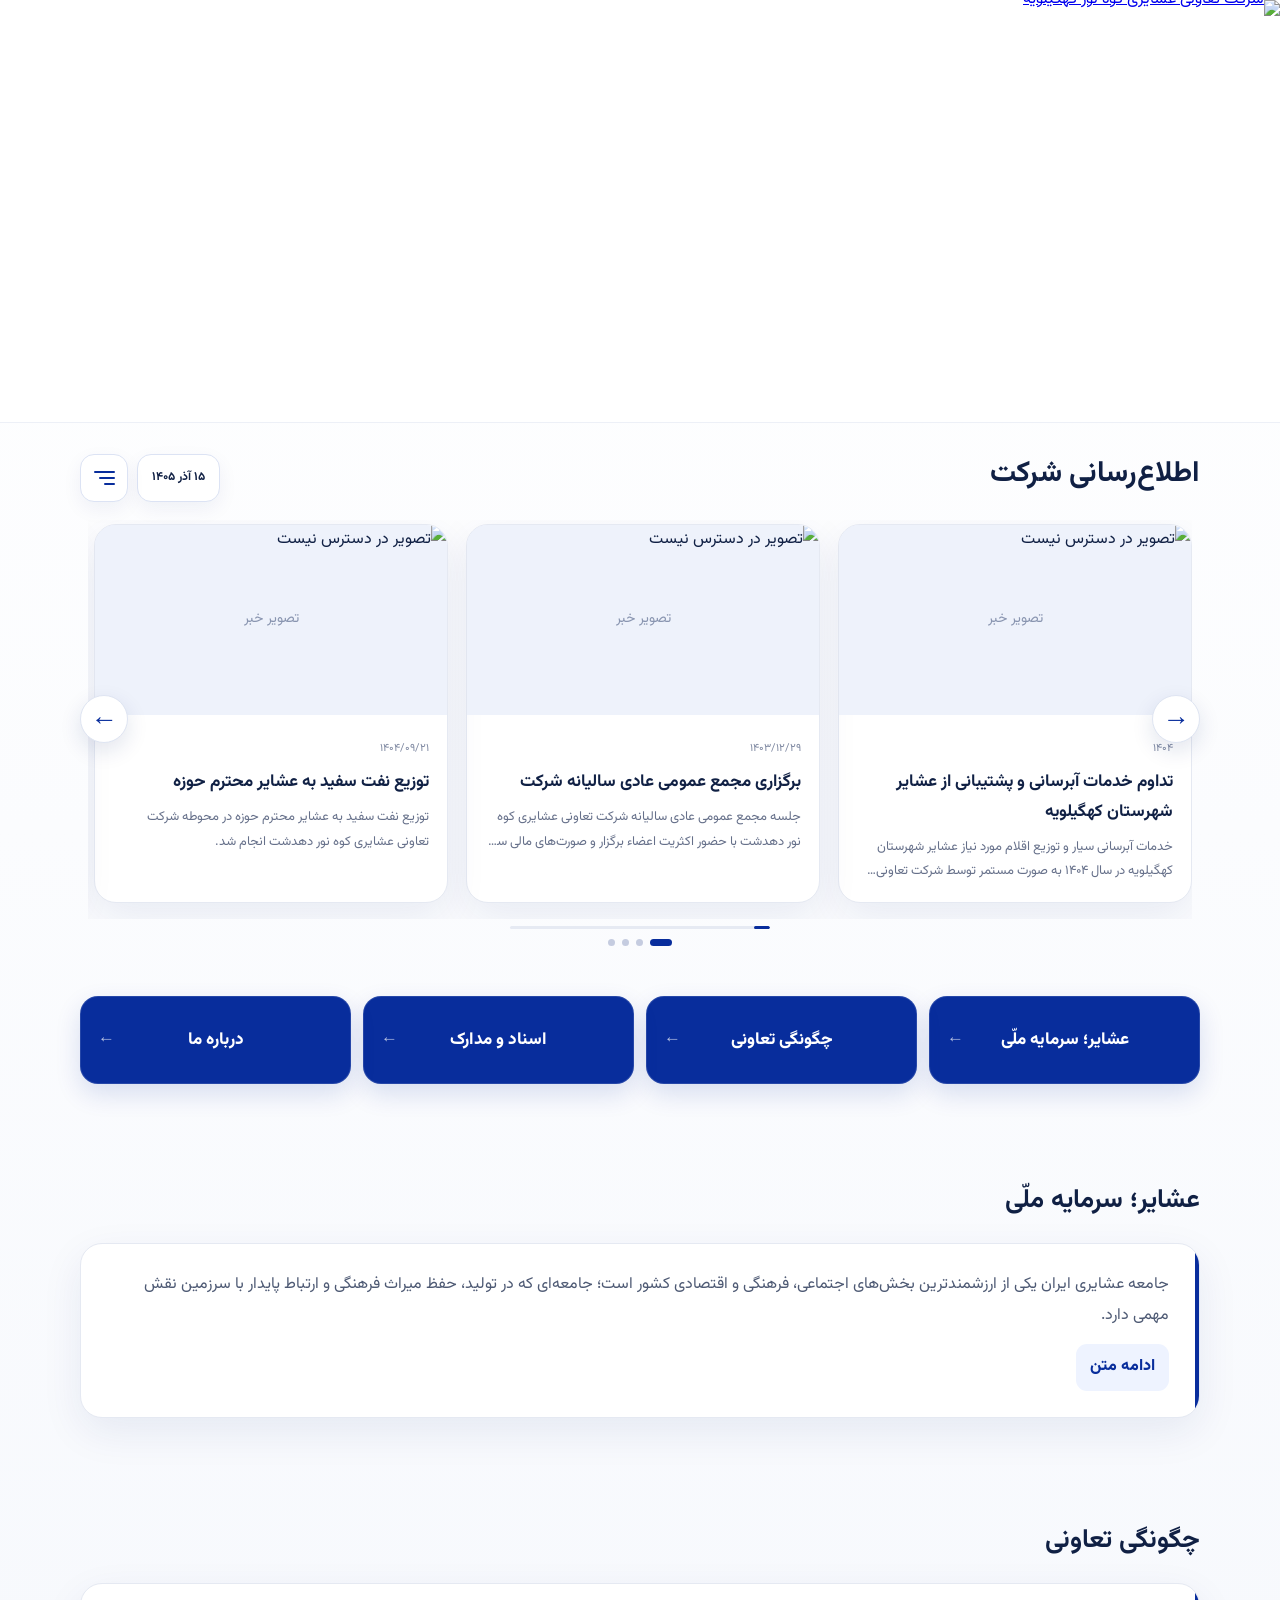
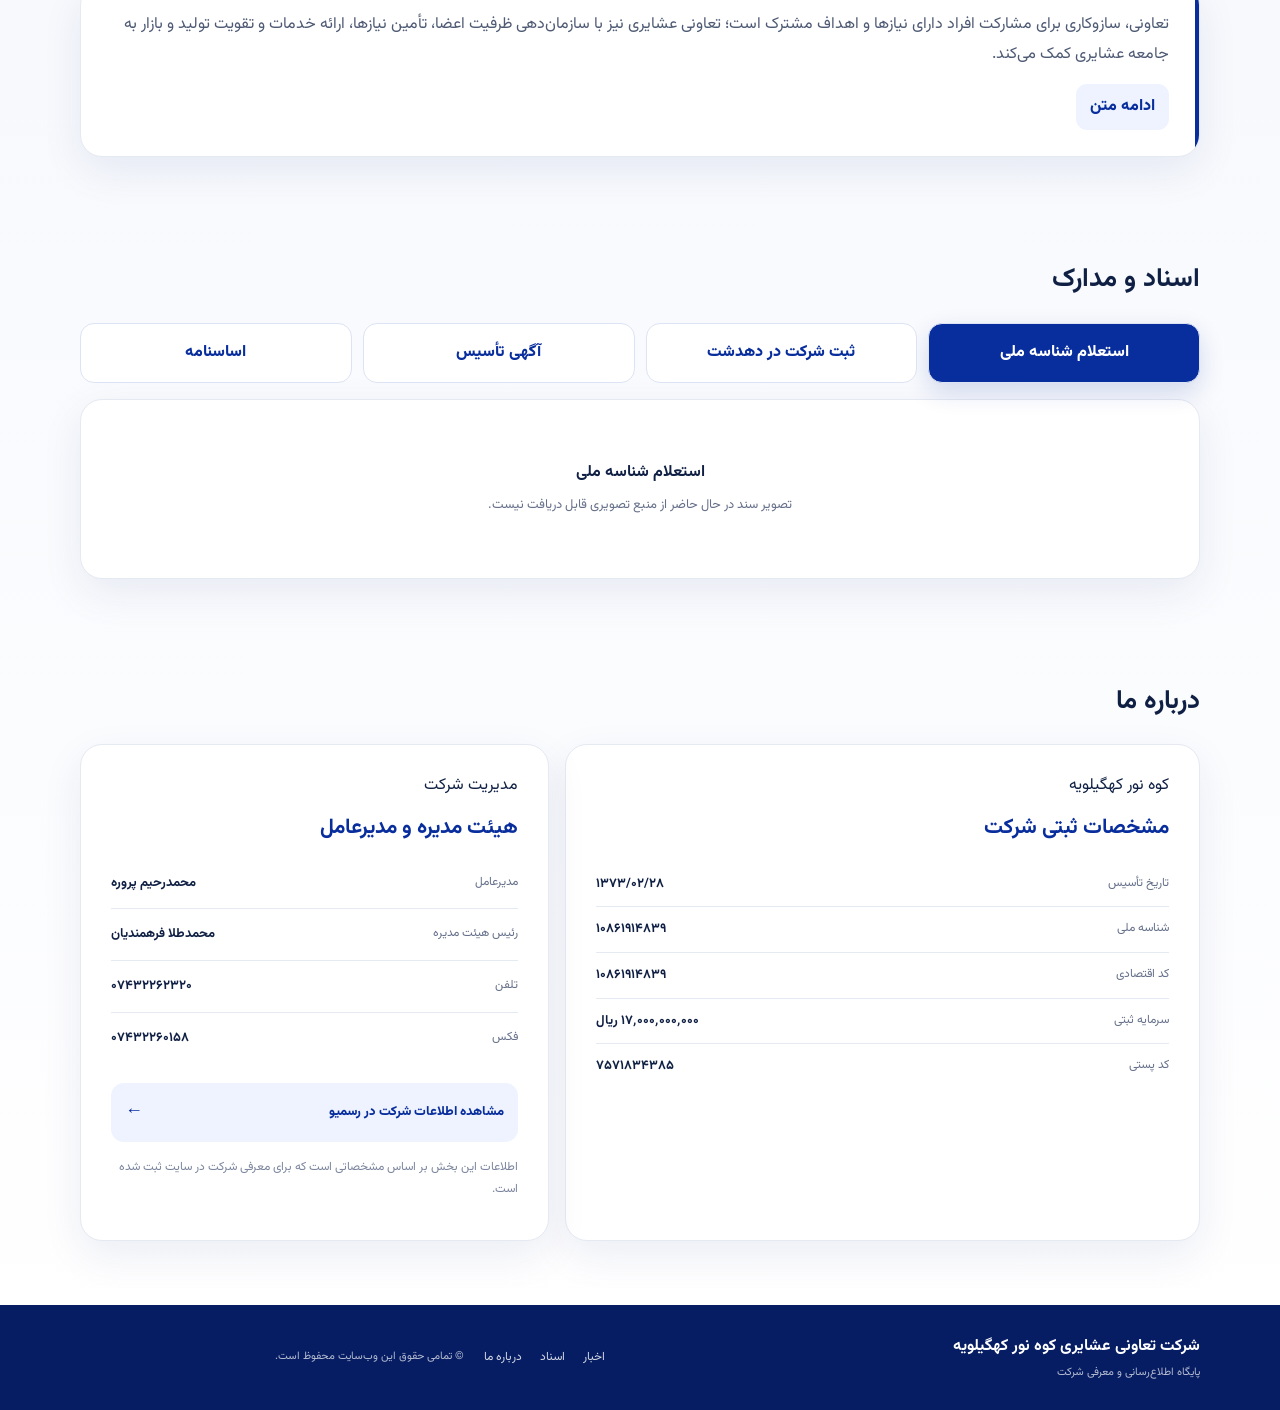
==== commit 18be81da: "Update index.html" ====
--- a/index.html
+++ b/index.html
@@ -17,7 +17,7 @@
 <body>
   <header class="site-header">
     <a class="site-header-link" href="https://ashayer.ir" target="_blank" rel="noopener" aria-label="ورود به پورتال سازمان امور عشایر کشور">
-      <img class="site-header-image" src="assets/site-header.png" alt="شرکت تعاونی عشایری کوه نور کهگیلویه" draggable="false">
+      <img class="site-header-image" src="assets/site-header.jpg" alt="شرکت تعاونی عشایری کوه نور کهگیلویه" draggable="false">
     </a>
   </header>
 
@@ -31,9 +31,9 @@
         </div>
       </div>
       <div class="news-carousel-wrap">
-        <button class="carousel-arrow prev" id="prevNews" type="button" aria-label="خبر قبلی"><span aria-hidden="true"></span></button>
+        <button class="carousel-arrow prev" id="prevNews" type="button" aria-label="خبر قبلی"><span aria-hidden="true">→</span></button>
         <div class="news-track" id="newsTrack" tabindex="0" aria-label="فهرست آخرین اخبار"></div>
-        <button class="carousel-arrow next" id="nextNews" type="button" aria-label="خبر بعدی"><span aria-hidden="true"></span></button>
+        <button class="carousel-arrow next" id="nextNews" type="button" aria-label="خبر بعدی"><span aria-hidden="true">←</span></button>
       </div>
       <div class="news-timer" aria-label="زمان باقی‌مانده تا خبر بعدی"><span id="newsTimerFill"></span></div>
       <div class="dots" id="newsDots" aria-label="انتخاب خبر"></div>
--- a/style.css
+++ b/style.css
@@ -1,9 +1,9 @@
 :root{--blue:#082d9c;--blue-dark:#061d63;--blue-soft:#eef3ff;--ink:#102044;--muted:#66708a;--line:#e5e9f2;--bg:#f7f9fd;--white:#fff;--shadow:0 14px 42px rgba(17,42,112,.08);--radius:22px}
 *{box-sizing:border-box}html{scroll-behavior:smooth;overflow-x:hidden}body{margin:0;background:linear-gradient(180deg,#fff 0%,var(--bg) 55%,#fff 100%);color:var(--ink);font-family:Vazirmatn,Arial,sans-serif;line-height:1.9;overflow-x:hidden}body.modal-lock{position:fixed;inset-inline:0;width:100%;overflow:hidden}button,a{font:inherit}button:focus-visible,a:focus-visible{outline:3px solid #9cb2ff;outline-offset:3px}.container{width:min(1120px,calc(100% - 32px));margin-inline:auto}
-.site-header{position:relative;z-index:20;background:#fff;border-bottom:1px solid #edf0f7;line-height:0}.site-header-link{display:block;width:100%;cursor:pointer}.site-header-image{display:block;width:100%;height:auto;max-width:none;border:0;user-select:none;-webkit-user-drag:none}
+.site-header{position:relative;z-index:20;background:#fff;border-bottom:1px solid #edf0f7;line-height:0}.site-header-link{display:block;width:100%;cursor:pointer}.site-header-image{display:block;width:100%;height:auto;aspect-ratio:1536 / 506;max-width:none;border:0;user-select:none;-webkit-user-drag:none}
 
 .news-section{padding:22px 0 24px;scroll-margin-top:120px}.section-top{display:flex;align-items:end;justify-content:space-between;gap:16px;margin-bottom:18px}.section-top h2{margin:2px 0 0;font-size:29px}.news-actions{display:flex;align-items:center;gap:9px}.iran-date{min-height:48px;padding:0 14px;display:flex;align-items:center;white-space:nowrap;border:1px solid #dce3f4;border-radius:14px;background:#fff;color:var(--ink);font-size:12px;font-weight:700;box-shadow:0 7px 20px rgba(14,42,119,.06)}.icon-news{width:48px;height:48px;border:1px solid #dce3f4;background:#fff;border-radius:14px;display:grid;place-items:center;cursor:pointer;box-shadow:0 7px 20px rgba(14,42,119,.06)}.news-icon-lines{width:21px;display:grid;gap:4px}.news-icon-lines i{height:2px;background:var(--blue);border-radius:9px}.news-icon-lines i:nth-child(2){width:75%}.news-icon-lines i:nth-child(3){width:50%}
-.news-carousel-wrap{position:relative;padding-inline:8px}.news-track{display:flex;gap:18px;overflow-x:auto;scroll-snap-type:x mandatory;scrollbar-width:none;overscroll-behavior-x:contain;padding:4px 3px 16px;-webkit-overflow-scrolling:touch}.news-track::-webkit-scrollbar{display:none}.news-card{min-width:calc(33.333% - 12px);scroll-snap-align:start;background:#fff;border:1px solid var(--line);border-radius:var(--radius);box-shadow:var(--shadow);overflow:hidden;cursor:pointer;transition:transform .22s,box-shadow .22s}.news-card:hover{transform:translateY(-4px);box-shadow:0 20px 50px rgba(17,42,112,.13)}.news-cover{height:190px;background:linear-gradient(135deg,#e8edff,#f8faff);overflow:hidden;position:relative}.news-cover img{width:100%;height:100%;object-fit:cover;display:block}.news-cover img.image-failed{display:grid;background:#eef2fb}.news-cover.image-failed:after{content:"تصویر خبر";position:absolute;inset:0;display:grid;place-items:center;color:#8995b0;font-size:14px}.news-body{padding:18px}.news-date{font-size:11px;color:#7d87a0}.news-body h3{margin:5px 0 7px;font-size:17px;line-height:1.75}.news-body p{margin:0;color:var(--muted);font-size:13px;display:-webkit-box;-webkit-line-clamp:2;-webkit-box-orient:vertical;overflow:hidden}.card-link{display:block;margin-top:13px;color:var(--blue);font-size:12px;font-weight:800}.carousel-arrow{position:absolute;top:50%;z-index:2;width:44px;height:44px;border:0;border-radius:50%;background:#fff;color:var(--blue);box-shadow:0 8px 22px rgba(15,40,110,.14);cursor:pointer;transform:translateY(-50%);display:grid;place-items:center;padding:0}.carousel-arrow span{position:relative;width:22px;height:12px;display:block}.carousel-arrow span::before{content:"";position:absolute;top:5px;width:17px;height:1.8px;background:currentColor;border-radius:9px}.carousel-arrow span::after{content:"";position:absolute;top:2px;width:7px;height:7px;border-top:1.8px solid currentColor;border-right:1.8px solid currentColor}.carousel-arrow.next{left:0}.carousel-arrow.next span::before{left:0}.carousel-arrow.next span::after{right:0;transform:rotate(45deg)}.carousel-arrow.prev{right:0}.carousel-arrow.prev span::before{right:0}.carousel-arrow.prev span::after{left:0;transform:rotate(-135deg)}.dots{display:flex;justify-content:center;align-items:center;gap:7px;margin-top:1px}.dots button{width:7px;height:7px;border:0;border-radius:50%;background:#c5cce0;padding:0;cursor:pointer}.dots button.active{width:22px;border-radius:9px;background:var(--blue)}
+.news-carousel-wrap{position:relative;padding-inline:8px}.news-track{display:flex;gap:18px;overflow-x:auto;scroll-snap-type:x mandatory;scrollbar-width:none;overscroll-behavior-x:contain;padding:4px 3px 16px;-webkit-overflow-scrolling:touch}.news-track::-webkit-scrollbar{display:none}.news-card{min-width:calc(33.333% - 12px);scroll-snap-align:start;background:#fff;border:1px solid var(--line);border-radius:var(--radius);box-shadow:var(--shadow);overflow:hidden;cursor:pointer;transition:transform .22s,box-shadow .22s}.news-card:hover{transform:translateY(-4px);box-shadow:0 20px 50px rgba(17,42,112,.13)}.news-cover{height:190px;background:linear-gradient(135deg,#e8edff,#f8faff);overflow:hidden;position:relative}.news-cover img{width:100%;height:100%;object-fit:cover;display:block}.news-cover img.image-failed{display:grid;background:#eef2fb}.news-cover.image-failed:after{content:"تصویر خبر";position:absolute;inset:0;display:grid;place-items:center;color:#8995b0;font-size:14px}.news-body{padding:18px}.news-date{font-size:11px;color:#7d87a0}.news-body h3{margin:5px 0 7px;font-size:17px;line-height:1.75}.news-body p{margin:0;color:var(--muted);font-size:13px;display:-webkit-box;-webkit-line-clamp:2;-webkit-box-orient:vertical;overflow:hidden}.card-link{display:block;margin-top:13px;color:var(--blue);font-size:12px;font-weight:800}.carousel-arrow{position:absolute;top:50%;z-index:3;width:48px;height:48px;border:1px solid #dfe5f2;border-radius:50%;background:#fff;color:var(--blue);box-shadow:0 8px 22px rgba(15,40,110,.12);cursor:pointer;transform:translateY(-50%);display:grid;place-items:center;padding:0;line-height:1;appearance:none;-webkit-appearance:none}.carousel-arrow span{display:grid;place-items:center;width:100%;height:100%;font-family:Arial,sans-serif;font-size:27px;font-weight:400;line-height:1;transform:none;position:static}.carousel-arrow.next{left:0}.carousel-arrow.prev{right:0}.carousel-arrow:active{transform:translateY(-50%) scale(.96)}.dots{display:flex;justify-content:center;align-items:center;gap:7px;margin-top:1px}.dots button{width:7px;height:7px;border:0;border-radius:50%;background:#c5cce0;padding:0;cursor:pointer}.dots button.active{width:22px;border-radius:9px;background:var(--blue)}
 .news-timer{height:3px;width:min(260px,58%);margin:7px auto 10px;background:#e6eaf3;border-radius:99px;overflow:hidden}.news-timer span{display:block;height:100%;width:0;background:var(--blue);border-radius:inherit;transition:width .08s linear}
 .quick-menu{display:grid;grid-template-columns:repeat(4,1fr);gap:12px;padding:26px 0 58px}.menu-card{position:relative;min-height:88px;border:1px solid rgba(255,255,255,.12);border-radius:18px;background:var(--blue);color:#fff;box-shadow:0 10px 26px rgba(8,45,156,.14);cursor:pointer;display:flex;align-items:center;justify-content:center;padding:16px 34px;text-decoration:none;font-size:17px;font-weight:800;transition:transform .2s,box-shadow .2s}.menu-card:hover{transform:translateY(-3px);box-shadow:0 16px 34px rgba(8,45,156,.2)}.menu-card b{position:absolute;left:17px;opacity:.7}
 .content-section{padding:34px 0 64px;scroll-margin-top:120px}.section-heading{display:flex;align-items:center;margin-bottom:18px}.section-heading h2{margin:0;font-size:26px}.info-card,.about-card,.contact-card{background:#fff;border:1px solid var(--line);border-radius:var(--radius);box-shadow:var(--shadow);padding:26px 30px;position:relative;overflow:hidden}.info-accent{position:absolute;right:0;top:0;bottom:0;width:4px;background:var(--blue)}.info-card p,.about-card p,.contact-card p{margin:0 0 13px;color:#4e5a74}.read-more{border:0;background:var(--blue-soft);color:var(--blue);font-weight:800;padding:8px 14px;border-radius:11px;cursor:pointer}.document-buttons{display:grid;grid-template-columns:repeat(4,1fr);gap:11px;margin-bottom:16px}.document-tab{border:1px solid #dce3f4;background:#fff;color:var(--blue);border-radius:14px;padding:14px 10px;font-weight:800;cursor:pointer;transition:.2s}.document-tab:hover,.document-tab.active{background:var(--blue);color:#fff;box-shadow:0 9px 24px rgba(8,45,156,.16)}.document-viewer{min-height:180px;background:#fff;border:1px solid var(--line);border-radius:var(--radius);padding:18px;box-shadow:var(--shadow);text-align:center}.document-image-button{display:block;width:min(100%,700px);margin:auto;border:0;background:transparent;padding:0;cursor:zoom-in}.document-viewer img{width:100%;max-height:760px;object-fit:contain;border-radius:13px;border:1px solid #edf0f6;display:block}.image-loading-box{min-height:150px;display:grid;place-items:center;color:var(--muted);font-size:13px}.document-loading,.document-state{min-height:140px;display:grid;place-items:center;align-content:center;gap:5px;color:var(--muted)}.document-state strong{color:var(--ink)}.document-state span{font-size:12px;color:var(--blue);font-weight:800}.document-state p{margin:0;font-size:13px}.document-open-link{display:inline-flex;align-items:center;justify-content:center;min-height:46px;padding:9px 20px;border-radius:13px;background:var(--blue);color:#fff;text-decoration:none;font-weight:800;margin-top:8px}.about-grid{display:grid;grid-template-columns:1.15fr .85fr;gap:16px}.company-facts{display:grid;margin-top:14px}.fact-row{display:flex;justify-content:space-between;gap:18px;padding:10px 0;border-bottom:1px solid var(--line)}.fact-row:last-child{border-bottom:0}.fact-row span{font-size:12px;color:var(--muted)}.fact-row strong{font-size:13px;color:var(--ink);text-align:left;direction:rtl}.rasmio-link{display:flex;align-items:center;justify-content:space-between;gap:12px;margin-top:20px;padding:12px 14px;border-radius:13px;background:var(--blue-soft);color:var(--blue);text-decoration:none;font-size:13px;font-weight:800}.rasmio-link span{font-size:18px}.company-management-card .contact-row{padding:13px 0}.about-card h3,.contact-card h3{margin:6px 0 10px;color:var(--blue);font-size:21px}.supervision{margin-top:20px;padding-top:16px;border-top:1px solid var(--line);display:flex;gap:10px;align-items:center;flex-wrap:wrap}.supervision span,.contact-row span{font-size:12px;color:var(--muted)}.supervision b{color:var(--blue)}.contact-row{display:flex;justify-content:space-between;gap:20px;padding:10px 0;border-bottom:1px solid var(--line)}.contact-row:last-of-type{border-bottom:0}.contact-row strong{font-size:13px}.contact-note{font-size:12px!important;margin-top:14px!important;color:#7b859d!important}
@@ -12,5 +12,5 @@
 .lightbox-panel{position:relative;z-index:1;width:min(1100px,calc(100% - 24px));height:min(88vh,760px);margin:6vh auto 0;background:#071d62;border-radius:24px;box-shadow:0 30px 90px rgba(0,0,0,.35);overflow:hidden;display:flex;align-items:center}.lightbox-track{width:100%;height:100%;display:flex;overflow-x:auto;overflow-y:hidden;scroll-snap-type:x mandatory;scrollbar-width:none}.lightbox-track::-webkit-scrollbar{display:none}.lightbox-slide{flex:0 0 100%;height:100%;display:grid;place-items:center;scroll-snap-align:center;padding:55px 62px}.lightbox-slide img{max-width:100%;max-height:100%;width:auto;height:auto;object-fit:contain;border-radius:14px}.lightbox-arrow{position:absolute;z-index:3;top:50%;transform:translateY(-50%);width:46px;height:46px;border:0;border-radius:50%;background:#fff;color:var(--blue);display:grid;place-items:center;cursor:pointer;padding:0;box-shadow:0 10px 30px rgba(0,0,0,.22)}.lightbox-arrow span{position:relative;width:22px;height:12px;display:block}.lightbox-arrow span::before{content:"";position:absolute;top:5px;width:17px;height:1.8px;background:currentColor;border-radius:9px}.lightbox-arrow span::after{content:"";position:absolute;top:2px;width:7px;height:7px;border-top:1.8px solid currentColor;border-right:1.8px solid currentColor}.lightbox-arrow.prev{right:12px}.lightbox-arrow.prev span::before{right:0}.lightbox-arrow.prev span::after{left:0;transform:rotate(-135deg)}.lightbox-arrow.next{left:12px}.lightbox-arrow.next span::before{left:0}.lightbox-arrow.next span::after{right:0;transform:rotate(45deg)}.lightbox-panel .modal-close{z-index:4}
 @keyframes fadeIn{from{opacity:0}to{opacity:1}}@keyframes rise{from{opacity:0;transform:translateY(12px) scale(.99)}to{opacity:1;transform:none}}
 @media(max-width:850px){.container{width:min(100% - 28px,1120px)}.news-card{min-width:72%}.quick-menu{grid-template-columns:repeat(2,1fr)}.document-buttons{grid-template-columns:repeat(2,1fr)}.about-grid{grid-template-columns:1fr}.footer-inner{grid-template-columns:1fr;gap:10px}.footer-links{order:2}.footer-note{order:3}}
-@media(max-width:520px){.container{width:calc(100% - 20px)}.site-header{position:relative}.brand-row{grid-template-columns:54px 1fr 54px;min-height:100px}.brand-side img{max-width:48px;max-height:48px}.persian-title{font-size:18px;line-height:2.25}.title-line{height:3px}.section-top{align-items:center}.section-top h2{font-size:24px}.iran-date{min-height:44px;padding:0 9px;font-size:10px}.icon-news{width:44px;height:44px}.news-carousel-wrap{padding-inline:0}.news-card{min-width:88%}.news-cover{height:160px}.carousel-arrow{display:grid;width:40px;height:40px}.carousel-arrow.next{left:2px}.carousel-arrow.prev{right:2px}.quick-menu{grid-template-columns:1fr;padding:22px 0 40px}.menu-card{min-height:76px;font-size:16px}.content-section{padding:26px 0 46px}.section-heading h2{font-size:22px}.info-card,.about-card,.contact-card,.modal-panel{padding:21px 17px;border-radius:19px}.document-buttons{grid-template-columns:1fr 1fr}.document-tab{padding:12px 7px;font-size:13px}.gallery-thumb{flex-basis:88%}.lightbox-panel{width:calc(100% - 14px);height:82vh;margin:9vh auto 0;border-radius:19px}.lightbox-slide{padding:52px 38px}.lightbox-arrow{width:40px;height:40px}.lightbox-arrow.prev{right:7px}.lightbox-arrow.next{left:7px}.footer-links{gap:14px}}
+@media(max-width:520px){.container{width:calc(100% - 20px)}.site-header{position:relative}.brand-row{grid-template-columns:54px 1fr 54px;min-height:100px}.brand-side img{max-width:48px;max-height:48px}.persian-title{font-size:18px;line-height:2.25}.title-line{height:3px}.section-top{align-items:center}.section-top h2{font-size:24px}.iran-date{min-height:44px;padding:0 9px;font-size:10px}.icon-news{width:44px;height:44px}.news-carousel-wrap{padding-inline:0}.news-card{min-width:88%}.news-cover{height:160px}.carousel-arrow{display:grid;width:44px;height:44px}.carousel-arrow span{font-size:25px}.carousel-arrow.next{left:2px}.carousel-arrow.prev{right:2px}.quick-menu{grid-template-columns:1fr;padding:22px 0 40px}.menu-card{min-height:76px;font-size:16px}.content-section{padding:26px 0 46px}.section-heading h2{font-size:22px}.info-card,.about-card,.contact-card,.modal-panel{padding:21px 17px;border-radius:19px}.document-buttons{grid-template-columns:1fr 1fr}.document-tab{padding:12px 7px;font-size:13px}.gallery-thumb{flex-basis:88%}.lightbox-panel{width:calc(100% - 14px);height:82vh;margin:9vh auto 0;border-radius:19px}.lightbox-slide{padding:52px 38px}.lightbox-arrow{width:40px;height:40px}.lightbox-arrow.prev{right:7px}.lightbox-arrow.next{left:7px}.footer-links{gap:14px}}
 @media(prefers-reduced-motion:reduce){html{scroll-behavior:auto}.news-card,.menu-card,.modal-panel{transition:none;animation:none}}
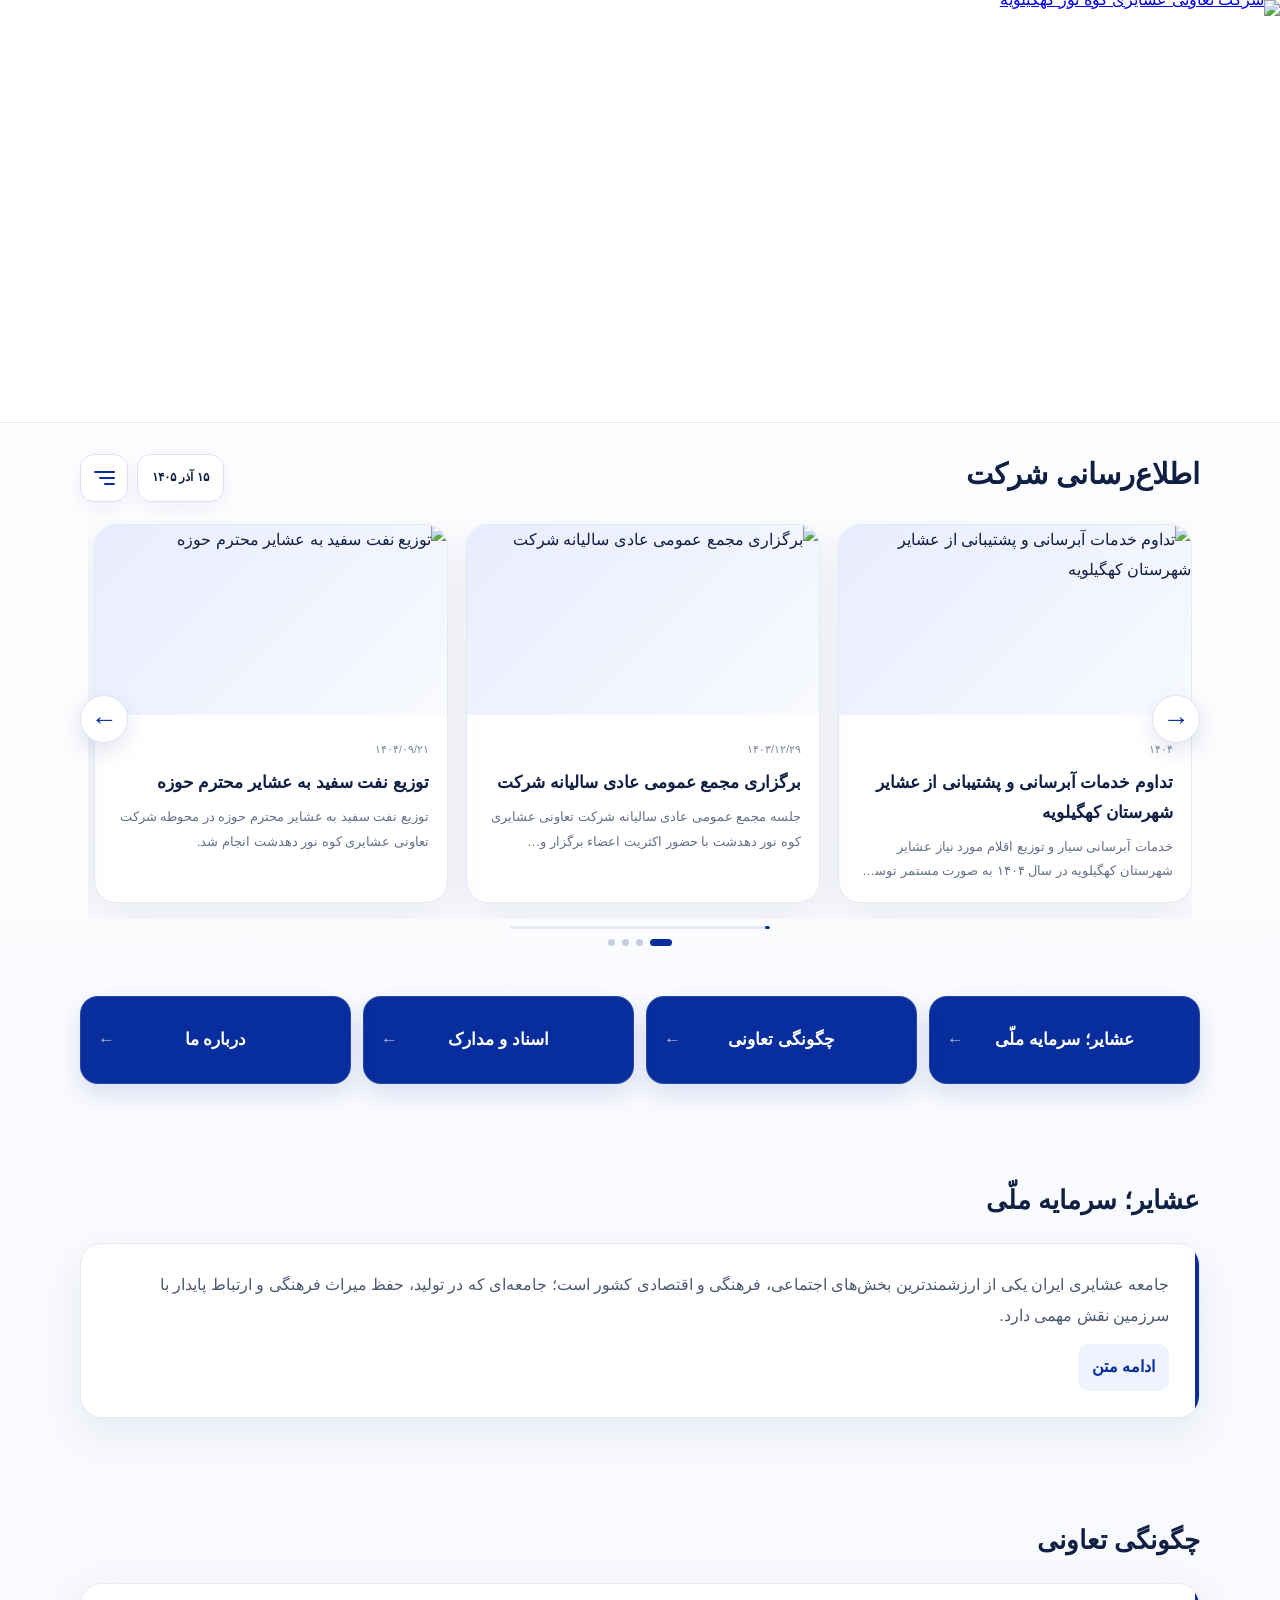
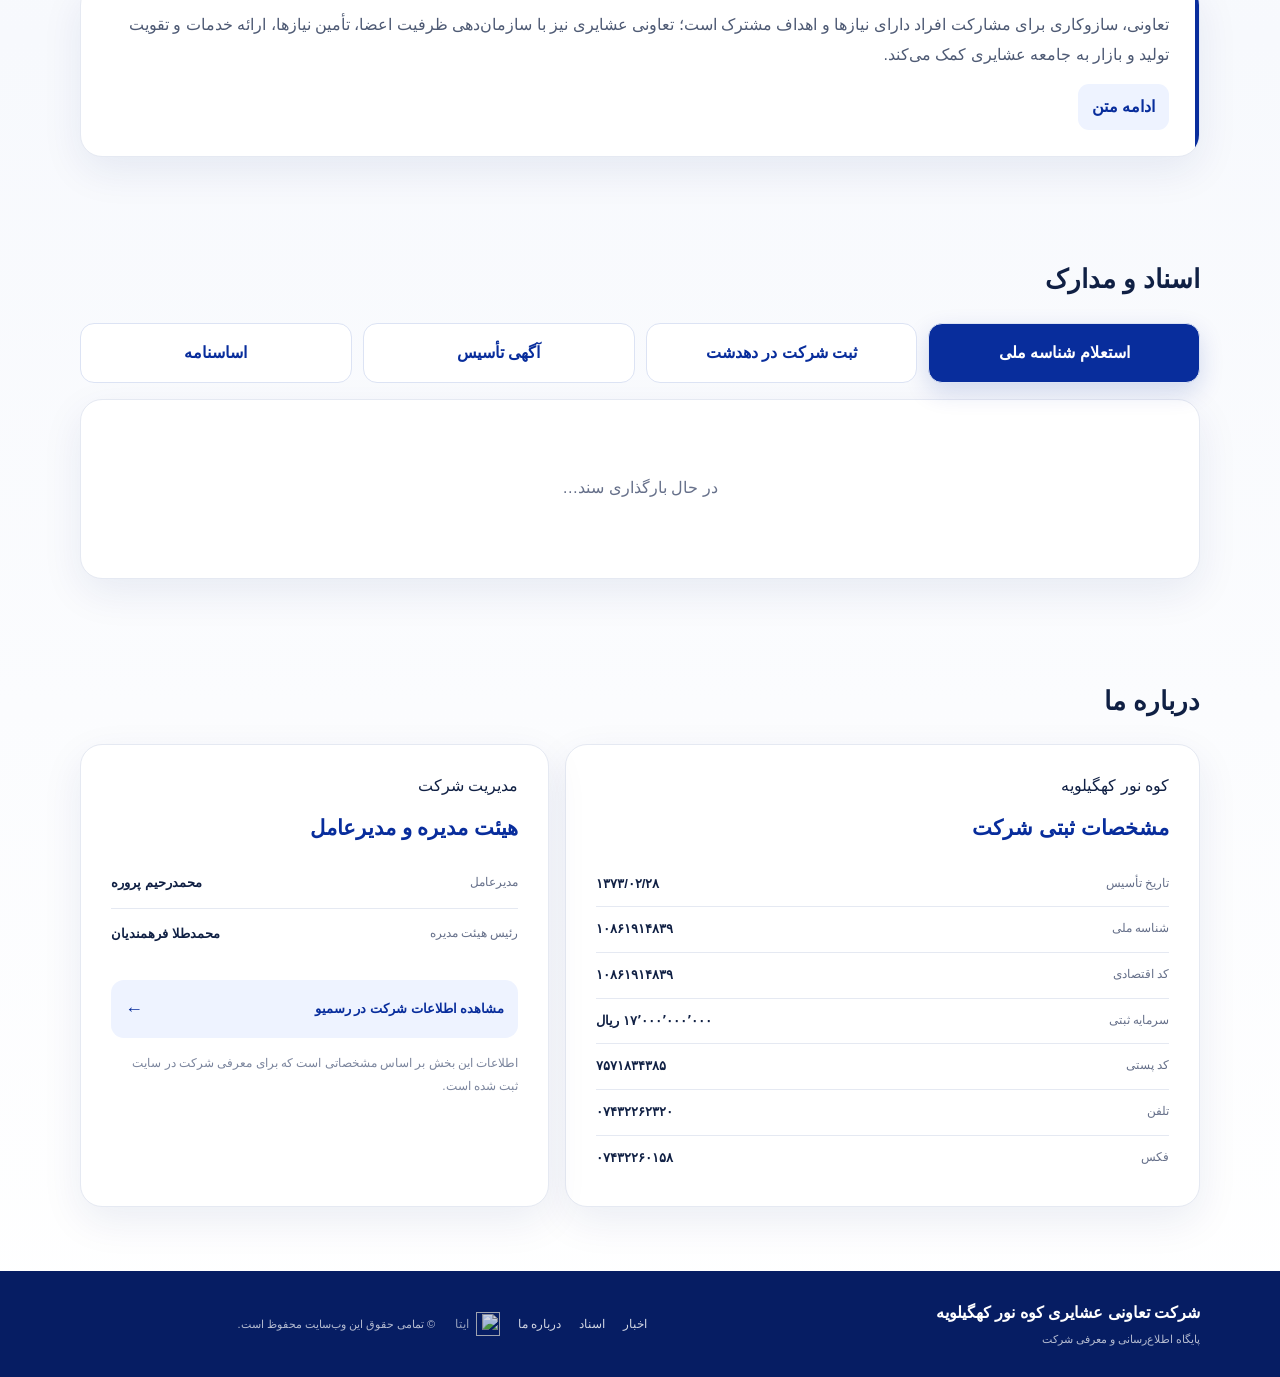
==== commit 6274477a: "Update index.html" ====
--- a/index.html
+++ b/index.html
@@ -5,9 +5,14 @@
   <meta name="viewport" content="width=device-width,initial-scale=1,viewport-fit=cover">
   <meta name="theme-color" content="#082d9c">
   <meta name="description" content="پایگاه اطلاع‌رسانی شرکت تعاونی عشایری کوه نور کهگیلویه؛ اخبار، رویدادها، اسناد و معرفی فعالیت‌های شرکت.">
+  <meta name="referrer" content="strict-origin-when-cross-origin">
+  <meta name="robots" content="index,follow,max-image-preview:large">
+  <link rel="canonical" href="https://tavonikohenor.ir/">
   <meta property="og:title" content="شرکت تعاونی عشایری کوه نور کهگیلویه">
   <meta property="og:description" content="پایگاه اطلاع‌رسانی، اخبار، اسناد و معرفی شرکت تعاونی عشایری کوه نور کهگیلویه">
   <meta property="og:type" content="website">
+  <meta property="og:url" content="https://tavonikohenor.ir/">
+  <meta http-equiv="Content-Security-Policy" content="default-src 'self'; base-uri 'self'; object-src 'none'; frame-ancestors 'none'; form-action 'self'; img-src 'self' data: blob: https:; font-src 'self' https://fonts.gstatic.com; style-src 'self' https://fonts.googleapis.com; script-src 'self'; connect-src 'self' https://*.supabase.co https://api.allorigins.win https://api.codetabs.com https://corsproxy.io https://r.jina.ai https://api.microlink.io; upgrade-insecure-requests">
   <title>شرکت تعاونی عشایری کوه نور کهگیلویه</title>
   <link rel="preconnect" href="https://fonts.googleapis.com">
   <link rel="preconnect" href="https://fonts.gstatic.com" crossorigin>
@@ -79,6 +84,8 @@
             <div class="fact-row"><span>کد اقتصادی</span><strong>۱۰۸۶۱۹۱۴۸۳۹</strong></div>
             <div class="fact-row"><span>سرمایه ثبتی</span><strong>۱۷٬۰۰۰٬۰۰۰٬۰۰۰ ریال</strong></div>
             <div class="fact-row"><span>کد پستی</span><strong>۷۵۷۱۸۳۴۳۸۵</strong></div>
+            <div class="fact-row"><span>تلفن</span><strong>۰۷۴۳۲۲۶۲۳۲۰</strong></div>
+            <div class="fact-row"><span>فکس</span><strong>۰۷۴۳۲۲۶۰۱۵۸</strong></div>
           </div>
         </div>
         <div class="contact-card company-management-card">
@@ -86,8 +93,6 @@
           <h3>هیئت مدیره و مدیرعامل</h3>
           <div class="contact-row"><span>مدیرعامل</span><strong>محمدرحیم پروره</strong></div>
           <div class="contact-row"><span>رئیس هیئت مدیره</span><strong>محمدطلا فرهمندیان</strong></div>
-          <div class="contact-row"><span>تلفن</span><strong>۰۷۴۳۲۲۶۲۳۲۰</strong></div>
-          <div class="contact-row"><span>فکس</span><strong>۰۷۴۳۲۲۶۰۱۵۸</strong></div>
           <a class="rasmio-link" href="https://rasmio.com/company/10861914839/direct/" target="_blank" rel="noopener noreferrer">مشاهده اطلاعات شرکت در رسمیو <span>←</span></a>
           <p class="contact-note">اطلاعات این بخش بر اساس مشخصاتی است که برای معرفی شرکت در سایت ثبت شده است.</p>
         </div>
@@ -98,7 +103,7 @@
   <footer class="footer">
     <div class="container footer-inner">
       <div><strong>شرکت تعاونی عشایری کوه نور کهگیلویه</strong><span>پایگاه اطلاع‌رسانی و معرفی شرکت</span></div>
-      <div class="footer-links"><a href="#news">اخبار</a><a href="#documents">اسناد</a><a href="#about">درباره ما</a></div>
+      <div class="footer-links"><a href="#news">اخبار</a><a href="#documents">اسناد</a><a href="#about">درباره ما</a><a class="eitaa-link" href="https://eitaa.com/taavonikohnoor" target="_blank" rel="noopener noreferrer" aria-label="صفحه ایتای شرکت تعاونی عشایری کوه نور کهگیلویه"><img src="assets/eitaa-logo.png" alt="" aria-hidden="true"><span>ایتا</span></a></div>
       <div class="footer-note">© تمامی حقوق این وب‌سایت محفوظ است.</div>
     </div>
   </footer>
--- a/style.css
+++ b/style.css
@@ -7,7 +7,7 @@
 .news-timer{height:3px;width:min(260px,58%);margin:7px auto 10px;background:#e6eaf3;border-radius:99px;overflow:hidden}.news-timer span{display:block;height:100%;width:0;background:var(--blue);border-radius:inherit;transition:width .08s linear}
 .quick-menu{display:grid;grid-template-columns:repeat(4,1fr);gap:12px;padding:26px 0 58px}.menu-card{position:relative;min-height:88px;border:1px solid rgba(255,255,255,.12);border-radius:18px;background:var(--blue);color:#fff;box-shadow:0 10px 26px rgba(8,45,156,.14);cursor:pointer;display:flex;align-items:center;justify-content:center;padding:16px 34px;text-decoration:none;font-size:17px;font-weight:800;transition:transform .2s,box-shadow .2s}.menu-card:hover{transform:translateY(-3px);box-shadow:0 16px 34px rgba(8,45,156,.2)}.menu-card b{position:absolute;left:17px;opacity:.7}
 .content-section{padding:34px 0 64px;scroll-margin-top:120px}.section-heading{display:flex;align-items:center;margin-bottom:18px}.section-heading h2{margin:0;font-size:26px}.info-card,.about-card,.contact-card{background:#fff;border:1px solid var(--line);border-radius:var(--radius);box-shadow:var(--shadow);padding:26px 30px;position:relative;overflow:hidden}.info-accent{position:absolute;right:0;top:0;bottom:0;width:4px;background:var(--blue)}.info-card p,.about-card p,.contact-card p{margin:0 0 13px;color:#4e5a74}.read-more{border:0;background:var(--blue-soft);color:var(--blue);font-weight:800;padding:8px 14px;border-radius:11px;cursor:pointer}.document-buttons{display:grid;grid-template-columns:repeat(4,1fr);gap:11px;margin-bottom:16px}.document-tab{border:1px solid #dce3f4;background:#fff;color:var(--blue);border-radius:14px;padding:14px 10px;font-weight:800;cursor:pointer;transition:.2s}.document-tab:hover,.document-tab.active{background:var(--blue);color:#fff;box-shadow:0 9px 24px rgba(8,45,156,.16)}.document-viewer{min-height:180px;background:#fff;border:1px solid var(--line);border-radius:var(--radius);padding:18px;box-shadow:var(--shadow);text-align:center}.document-image-button{display:block;width:min(100%,700px);margin:auto;border:0;background:transparent;padding:0;cursor:zoom-in}.document-viewer img{width:100%;max-height:760px;object-fit:contain;border-radius:13px;border:1px solid #edf0f6;display:block}.image-loading-box{min-height:150px;display:grid;place-items:center;color:var(--muted);font-size:13px}.document-loading,.document-state{min-height:140px;display:grid;place-items:center;align-content:center;gap:5px;color:var(--muted)}.document-state strong{color:var(--ink)}.document-state span{font-size:12px;color:var(--blue);font-weight:800}.document-state p{margin:0;font-size:13px}.document-open-link{display:inline-flex;align-items:center;justify-content:center;min-height:46px;padding:9px 20px;border-radius:13px;background:var(--blue);color:#fff;text-decoration:none;font-weight:800;margin-top:8px}.about-grid{display:grid;grid-template-columns:1.15fr .85fr;gap:16px}.company-facts{display:grid;margin-top:14px}.fact-row{display:flex;justify-content:space-between;gap:18px;padding:10px 0;border-bottom:1px solid var(--line)}.fact-row:last-child{border-bottom:0}.fact-row span{font-size:12px;color:var(--muted)}.fact-row strong{font-size:13px;color:var(--ink);text-align:left;direction:rtl}.rasmio-link{display:flex;align-items:center;justify-content:space-between;gap:12px;margin-top:20px;padding:12px 14px;border-radius:13px;background:var(--blue-soft);color:var(--blue);text-decoration:none;font-size:13px;font-weight:800}.rasmio-link span{font-size:18px}.company-management-card .contact-row{padding:13px 0}.about-card h3,.contact-card h3{margin:6px 0 10px;color:var(--blue);font-size:21px}.supervision{margin-top:20px;padding-top:16px;border-top:1px solid var(--line);display:flex;gap:10px;align-items:center;flex-wrap:wrap}.supervision span,.contact-row span{font-size:12px;color:var(--muted)}.supervision b{color:var(--blue)}.contact-row{display:flex;justify-content:space-between;gap:20px;padding:10px 0;border-bottom:1px solid var(--line)}.contact-row:last-of-type{border-bottom:0}.contact-row strong{font-size:13px}.contact-note{font-size:12px!important;margin-top:14px!important;color:#7b859d!important}
-.footer{background:var(--blue-dark);color:#fff;padding:27px 0}.footer-inner{display:grid;grid-template-columns:1.5fr auto 1fr;align-items:center;gap:20px}.footer strong,.footer span{display:block}.footer span,.footer-note{font-size:11px;opacity:.7}.footer-links{display:flex;gap:18px}.footer-links a{color:#fff;text-decoration:none;font-size:12px;opacity:.82}
+.footer{background:var(--blue-dark);color:#fff;padding:27px 0}.footer-inner{display:grid;grid-template-columns:1.5fr auto 1fr;align-items:center;gap:20px}.footer strong,.footer span{display:block}.footer span,.footer-note{font-size:11px;opacity:.7}.footer-links{display:flex;align-items:center;gap:18px}.footer-links a{color:#fff;text-decoration:none;font-size:12px;opacity:.82}.footer-links .eitaa-link{display:inline-flex;align-items:center;gap:7px}.eitaa-link img{width:24px;height:24px;object-fit:contain;display:block;flex:none}.eitaa-link span{font-size:12px}
 .modal{position:fixed;inset:0;z-index:100;display:none}.modal.open{display:block;animation:fadeIn .18s ease}.modal-backdrop{position:absolute;inset:0;background:rgba(6,20,57,.5);backdrop-filter:blur(5px)}.modal-panel{position:relative;z-index:1;background:#fff;width:min(900px,calc(100% - 24px));max-height:calc(100vh - 30px);overflow:auto;margin:15px auto;border-radius:24px;box-shadow:0 30px 90px rgba(0,0,0,.25);padding:28px;animation:rise .22s ease}.modal-close{position:absolute;top:13px;left:13px;width:40px;height:40px;border:0;border-radius:12px;background:#f1f4fb;color:#22325b;font-size:25px;cursor:pointer;display:grid;place-items:center;line-height:1}.news-list-panel h2{margin:4px 0 20px}.all-news-list{display:grid;gap:10px}.all-news-item{width:100%;font:inherit;text-align:right;background:#fff;color:inherit;border:1px solid var(--line);border-radius:16px;padding:15px 16px;display:flex;justify-content:space-between;gap:18px;align-items:center;cursor:pointer;transition:.18s}.all-news-item:hover{border-color:#b9c7ed;background:#f9faff}.all-news-item h3{margin:2px 0;font-size:15px}.all-news-item p{margin:0;color:var(--muted);font-size:12px}.all-news-item time{white-space:nowrap;font-size:10px;color:#7b87a2}.article-panel{max-width:820px}.article-panel h2{font-size:26px;line-height:1.7;margin:7px 0 2px}.article-meta{color:#7b87a2;font-size:11px}.article-text{margin-top:20px}.article-text p{color:#4c5870;line-height:2.2;margin:0 0 13px}.article-gallery{display:flex;gap:12px;overflow-x:auto;scroll-snap-type:x mandatory;scrollbar-width:none;padding:2px 2px 10px;margin:20px 0 4px}.article-gallery::-webkit-scrollbar{display:none}.gallery-thumb{position:relative;flex:0 0 min(72%,560px);padding:0;border:0;background:transparent;scroll-snap-align:center;cursor:zoom-in;border-radius:15px;overflow:hidden}.gallery-thumb img{width:100%;aspect-ratio:16/10;object-fit:cover;border-radius:15px;border:1px solid var(--line);background:#f5f7fc;display:block}.image-failed-box{width:100%;padding:35px;text-align:center;background:#f4f6fb;color:#8994ac;border-radius:15px}.content-modal-body .article-text{margin-top:14px}
 .lightbox-panel{position:relative;z-index:1;width:min(1100px,calc(100% - 24px));height:min(88vh,760px);margin:6vh auto 0;background:#071d62;border-radius:24px;box-shadow:0 30px 90px rgba(0,0,0,.35);overflow:hidden;display:flex;align-items:center}.lightbox-track{width:100%;height:100%;display:flex;overflow-x:auto;overflow-y:hidden;scroll-snap-type:x mandatory;scrollbar-width:none}.lightbox-track::-webkit-scrollbar{display:none}.lightbox-slide{flex:0 0 100%;height:100%;display:grid;place-items:center;scroll-snap-align:center;padding:55px 62px}.lightbox-slide img{max-width:100%;max-height:100%;width:auto;height:auto;object-fit:contain;border-radius:14px}.lightbox-arrow{position:absolute;z-index:3;top:50%;transform:translateY(-50%);width:46px;height:46px;border:0;border-radius:50%;background:#fff;color:var(--blue);display:grid;place-items:center;cursor:pointer;padding:0;box-shadow:0 10px 30px rgba(0,0,0,.22)}.lightbox-arrow span{position:relative;width:22px;height:12px;display:block}.lightbox-arrow span::before{content:"";position:absolute;top:5px;width:17px;height:1.8px;background:currentColor;border-radius:9px}.lightbox-arrow span::after{content:"";position:absolute;top:2px;width:7px;height:7px;border-top:1.8px solid currentColor;border-right:1.8px solid currentColor}.lightbox-arrow.prev{right:12px}.lightbox-arrow.prev span::before{right:0}.lightbox-arrow.prev span::after{left:0;transform:rotate(-135deg)}.lightbox-arrow.next{left:12px}.lightbox-arrow.next span::before{left:0}.lightbox-arrow.next span::after{right:0;transform:rotate(45deg)}.lightbox-panel .modal-close{z-index:4}
 @keyframes fadeIn{from{opacity:0}to{opacity:1}}@keyframes rise{from{opacity:0;transform:translateY(12px) scale(.99)}to{opacity:1;transform:none}}
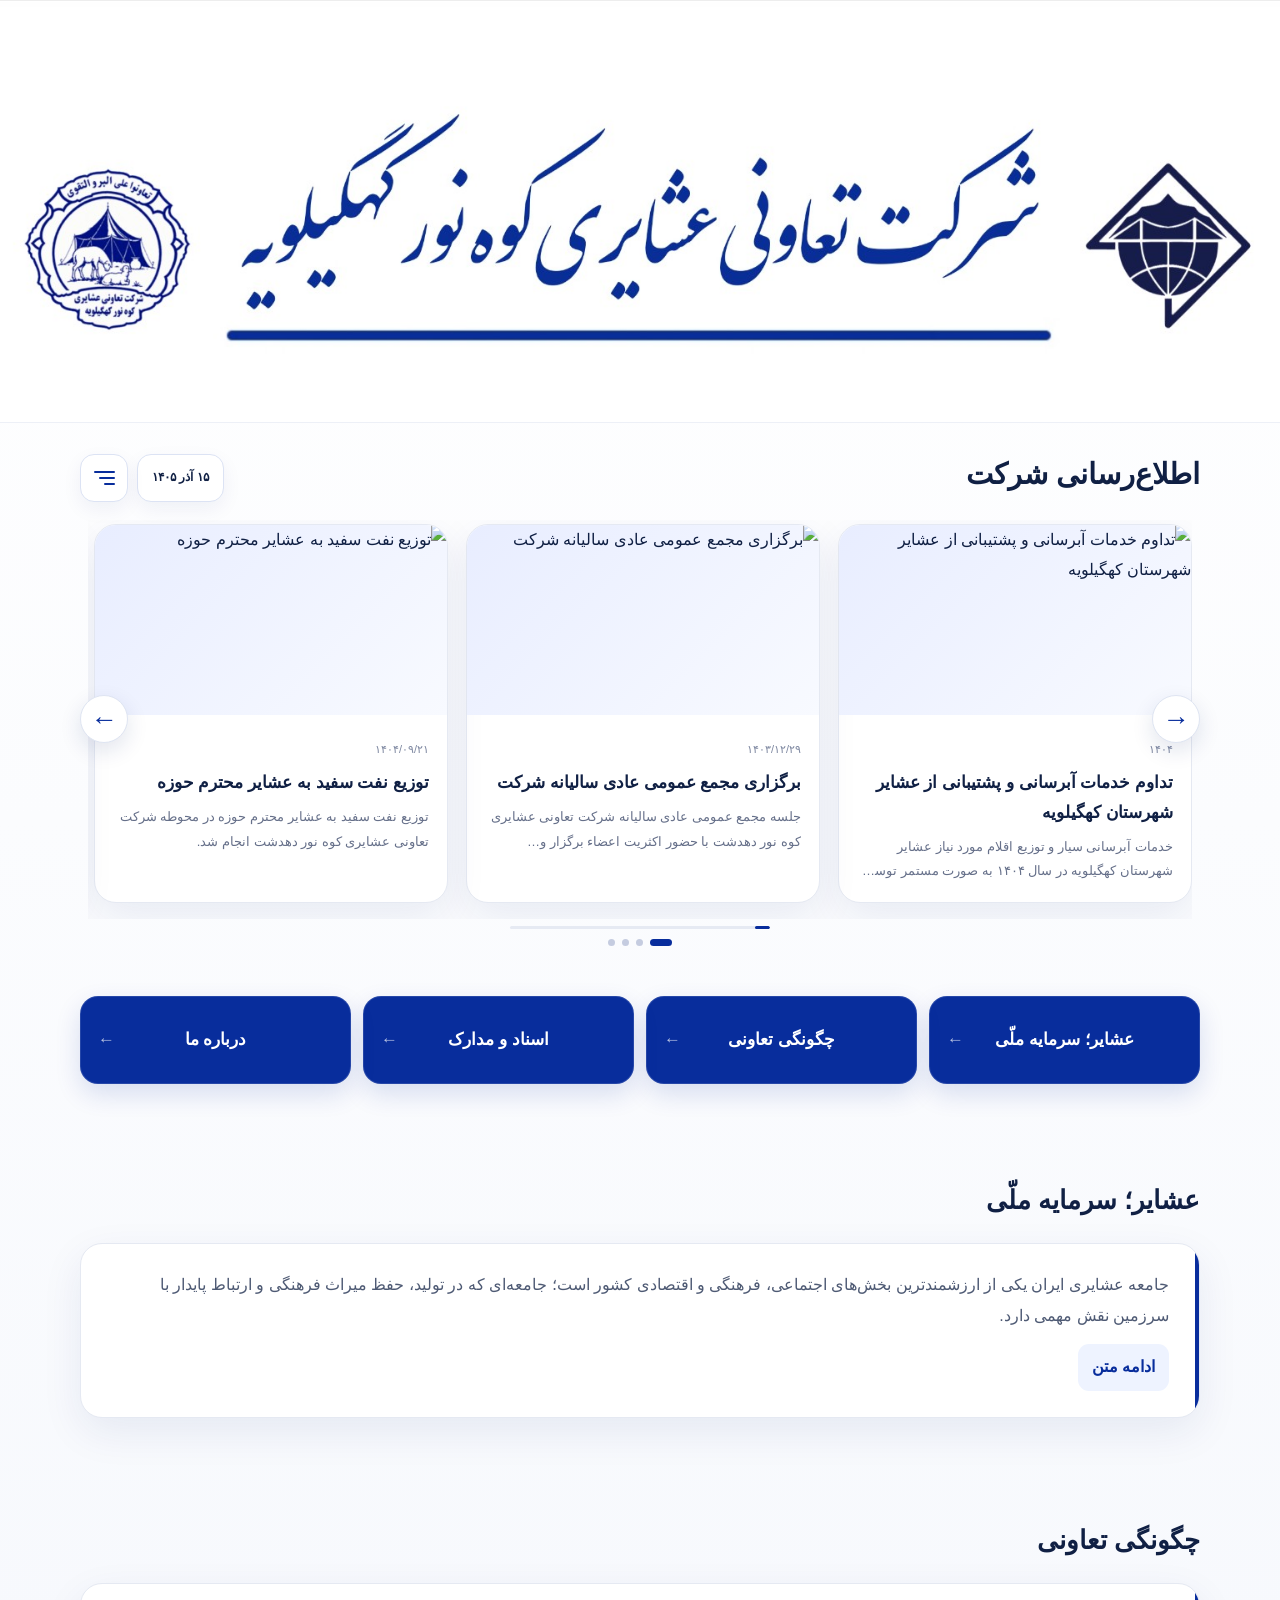
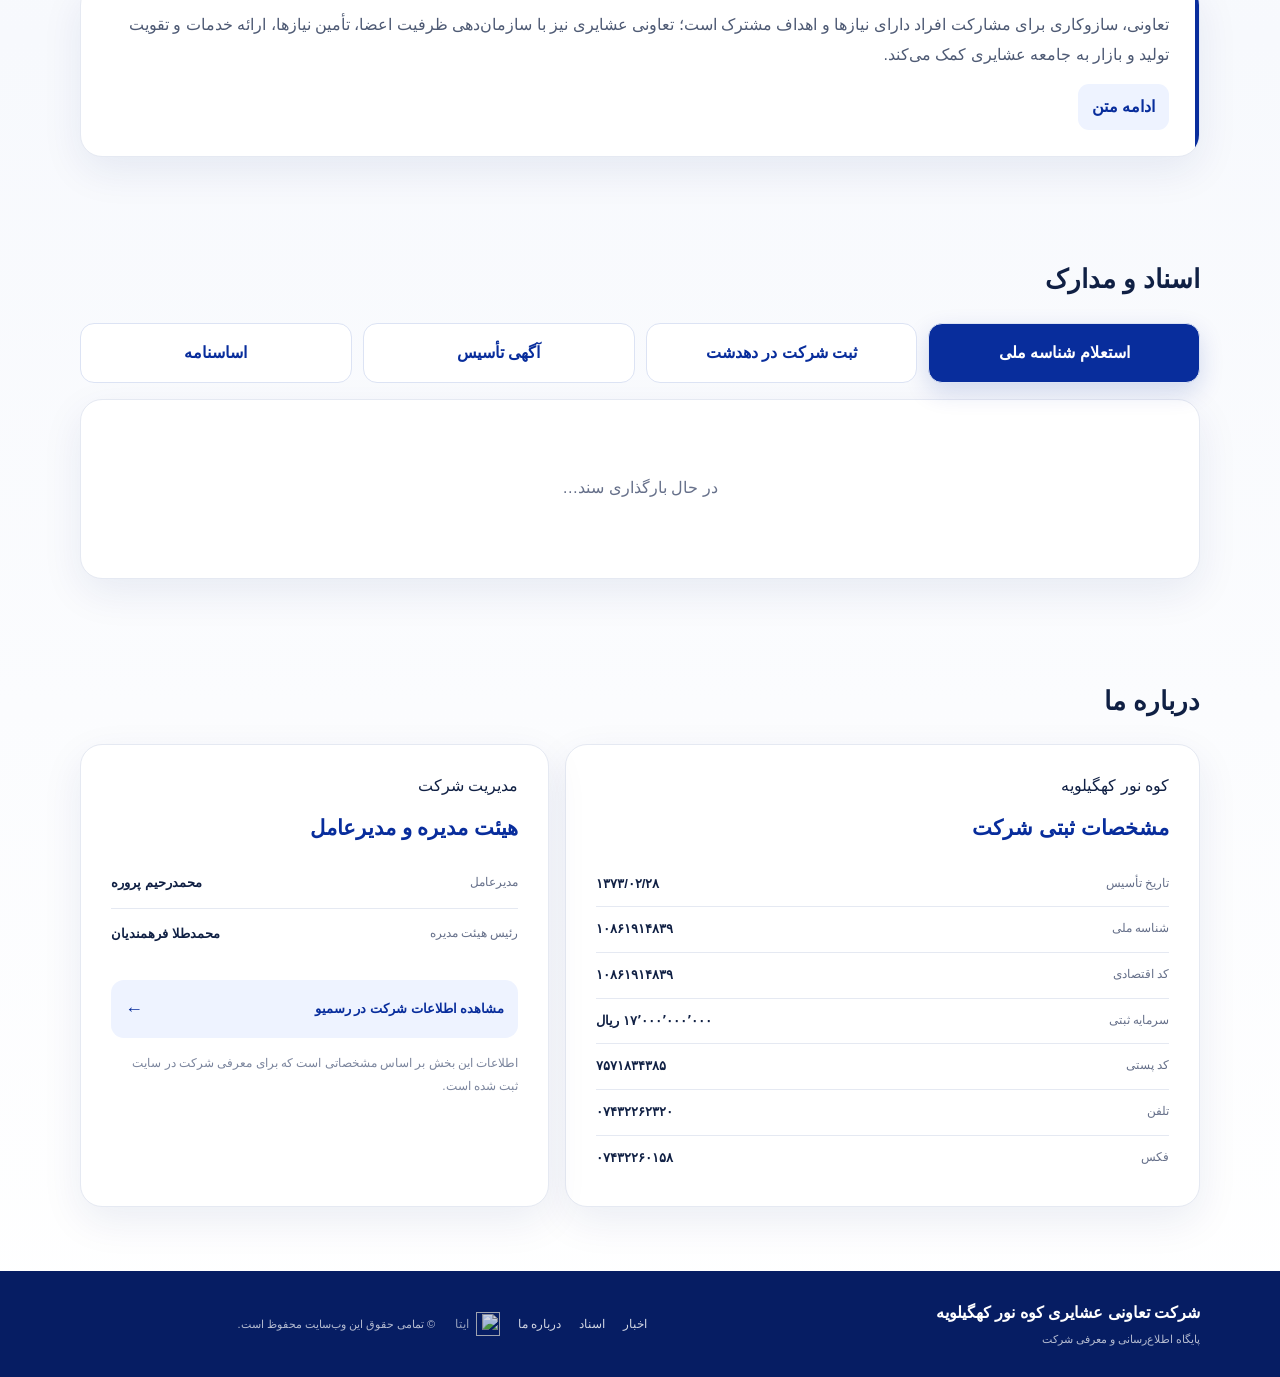
==== commit 89da49dd: "Update index.html" ====
--- a/index.html
+++ b/index.html
@@ -22,7 +22,7 @@
 <body>
   <header class="site-header">
     <a class="site-header-link" href="https://ashayer.ir" target="_blank" rel="noopener" aria-label="ورود به پورتال سازمان امور عشایر کشور">
-      <img class="site-header-image" src="assets/site-header.jpg" alt="شرکت تعاونی عشایری کوه نور کهگیلویه" draggable="false">
+      <img class="site-header-image" src="site-header.jpg" alt="شرکت تعاونی عشایری کوه نور کهگیلویه" draggable="false">
     </a>
   </header>
 
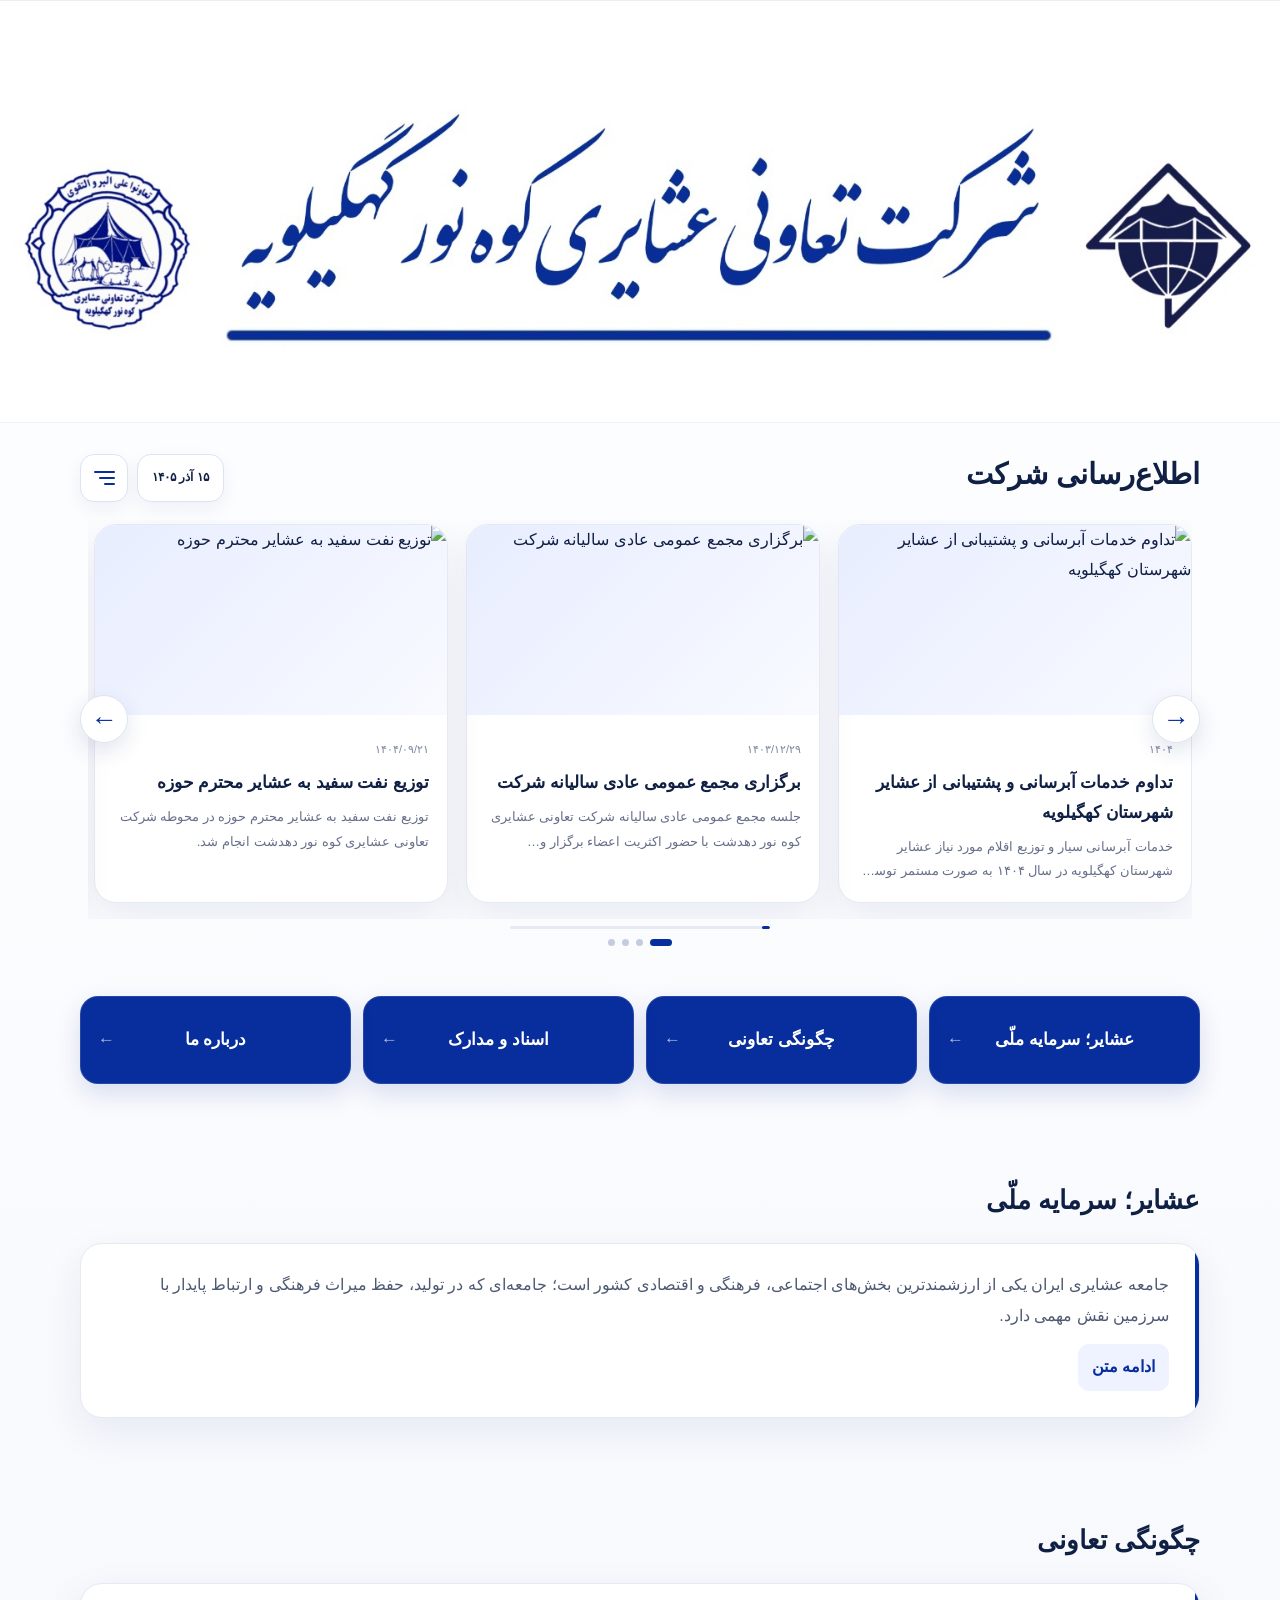
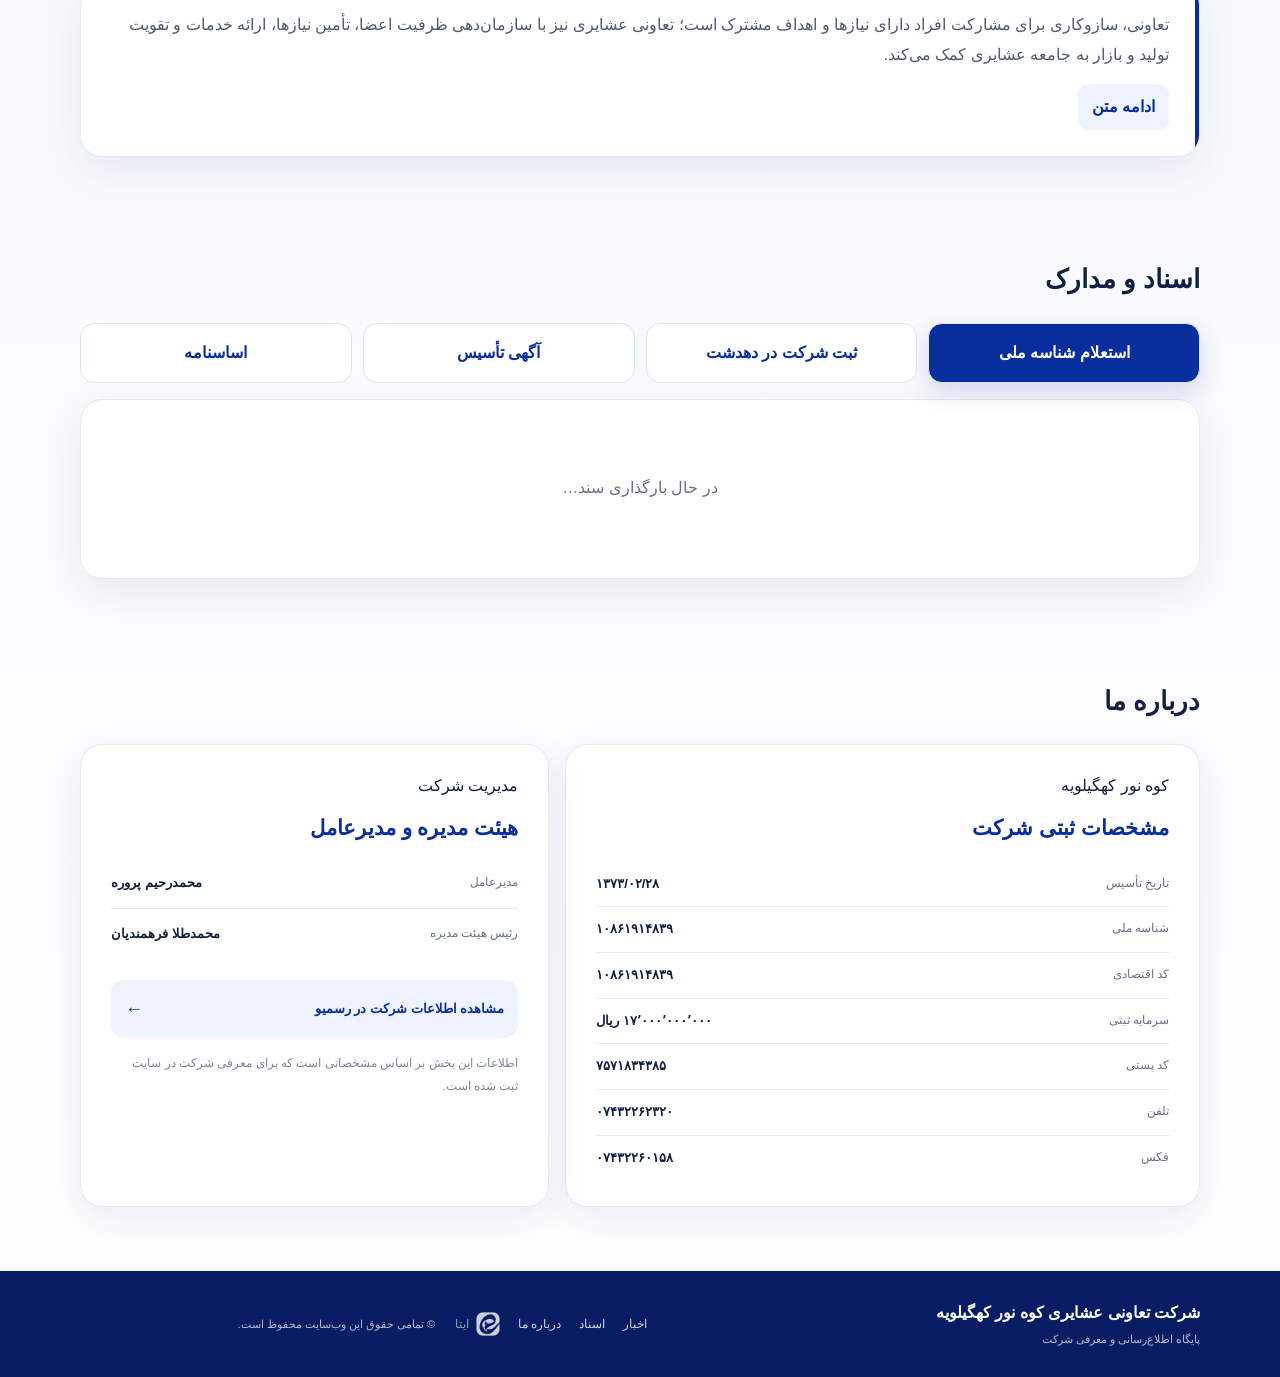
==== commit ebafc95a: "Update index.html" ====
--- a/index.html
+++ b/index.html
@@ -103,7 +103,7 @@
   <footer class="footer">
     <div class="container footer-inner">
       <div><strong>شرکت تعاونی عشایری کوه نور کهگیلویه</strong><span>پایگاه اطلاع‌رسانی و معرفی شرکت</span></div>
-      <div class="footer-links"><a href="#news">اخبار</a><a href="#documents">اسناد</a><a href="#about">درباره ما</a><a class="eitaa-link" href="https://eitaa.com/taavonikohnoor" target="_blank" rel="noopener noreferrer" aria-label="صفحه ایتای شرکت تعاونی عشایری کوه نور کهگیلویه"><img src="assets/eitaa-logo.png" alt="" aria-hidden="true"><span>ایتا</span></a></div>
+      <div class="footer-links"><a href="#news">اخبار</a><a href="#documents">اسناد</a><a href="#about">درباره ما</a><a class="eitaa-link" href="https://eitaa.com/taavonikohnoor" target="_blank" rel="noopener noreferrer" aria-label="صفحه ایتای شرکت تعاونی عشایری کوه نور کهگیلویه"><img src="eitaa-logo.png" alt="" aria-hidden="true"><span>ایتا</span></a></div>
       <div class="footer-note">© تمامی حقوق این وب‌سایت محفوظ است.</div>
     </div>
   </footer>
--- a/style.css
+++ b/style.css
@@ -3,7 +3,7 @@
 .site-header{position:relative;z-index:20;background:#fff;border-bottom:1px solid #edf0f7;line-height:0}.site-header-link{display:block;width:100%;cursor:pointer}.site-header-image{display:block;width:100%;height:auto;aspect-ratio:1536 / 506;max-width:none;border:0;user-select:none;-webkit-user-drag:none}
 
 .news-section{padding:22px 0 24px;scroll-margin-top:120px}.section-top{display:flex;align-items:end;justify-content:space-between;gap:16px;margin-bottom:18px}.section-top h2{margin:2px 0 0;font-size:29px}.news-actions{display:flex;align-items:center;gap:9px}.iran-date{min-height:48px;padding:0 14px;display:flex;align-items:center;white-space:nowrap;border:1px solid #dce3f4;border-radius:14px;background:#fff;color:var(--ink);font-size:12px;font-weight:700;box-shadow:0 7px 20px rgba(14,42,119,.06)}.icon-news{width:48px;height:48px;border:1px solid #dce3f4;background:#fff;border-radius:14px;display:grid;place-items:center;cursor:pointer;box-shadow:0 7px 20px rgba(14,42,119,.06)}.news-icon-lines{width:21px;display:grid;gap:4px}.news-icon-lines i{height:2px;background:var(--blue);border-radius:9px}.news-icon-lines i:nth-child(2){width:75%}.news-icon-lines i:nth-child(3){width:50%}
-.news-carousel-wrap{position:relative;padding-inline:8px}.news-track{display:flex;gap:18px;overflow-x:auto;scroll-snap-type:x mandatory;scrollbar-width:none;overscroll-behavior-x:contain;padding:4px 3px 16px;-webkit-overflow-scrolling:touch}.news-track::-webkit-scrollbar{display:none}.news-card{min-width:calc(33.333% - 12px);scroll-snap-align:start;background:#fff;border:1px solid var(--line);border-radius:var(--radius);box-shadow:var(--shadow);overflow:hidden;cursor:pointer;transition:transform .22s,box-shadow .22s}.news-card:hover{transform:translateY(-4px);box-shadow:0 20px 50px rgba(17,42,112,.13)}.news-cover{height:190px;background:linear-gradient(135deg,#e8edff,#f8faff);overflow:hidden;position:relative}.news-cover img{width:100%;height:100%;object-fit:cover;display:block}.news-cover img.image-failed{display:grid;background:#eef2fb}.news-cover.image-failed:after{content:"تصویر خبر";position:absolute;inset:0;display:grid;place-items:center;color:#8995b0;font-size:14px}.news-body{padding:18px}.news-date{font-size:11px;color:#7d87a0}.news-body h3{margin:5px 0 7px;font-size:17px;line-height:1.75}.news-body p{margin:0;color:var(--muted);font-size:13px;display:-webkit-box;-webkit-line-clamp:2;-webkit-box-orient:vertical;overflow:hidden}.card-link{display:block;margin-top:13px;color:var(--blue);font-size:12px;font-weight:800}.carousel-arrow{position:absolute;top:50%;z-index:3;width:48px;height:48px;border:1px solid #dfe5f2;border-radius:50%;background:#fff;color:var(--blue);box-shadow:0 8px 22px rgba(15,40,110,.12);cursor:pointer;transform:translateY(-50%);display:grid;place-items:center;padding:0;line-height:1;appearance:none;-webkit-appearance:none}.carousel-arrow span{display:grid;place-items:center;width:100%;height:100%;font-family:Arial,sans-serif;font-size:27px;font-weight:400;line-height:1;transform:none;position:static}.carousel-arrow.next{left:0}.carousel-arrow.prev{right:0}.carousel-arrow:active{transform:translateY(-50%) scale(.96)}.dots{display:flex;justify-content:center;align-items:center;gap:7px;margin-top:1px}.dots button{width:7px;height:7px;border:0;border-radius:50%;background:#c5cce0;padding:0;cursor:pointer}.dots button.active{width:22px;border-radius:9px;background:var(--blue)}
+.news-carousel-wrap{position:relative;padding-inline:8px}.news-track{display:flex;gap:18px;overflow-x:auto;scroll-snap-type:x mandatory;scrollbar-width:none;overscroll-behavior-x:contain;padding:4px 3px 16px;-webkit-overflow-scrolling:touch}.news-track::-webkit-scrollbar{display:none}.news-card{min-width:calc(33.333% - 12px);scroll-snap-align:start;background:#fff;border:1px solid var(--line);border-radius:var(--radius);box-shadow:var(--shadow);overflow:hidden;cursor:pointer;transition:transform .22s,box-shadow .22s}.news-card:hover{transform:translateY(-4px);box-shadow:0 20px 50px rgba(17,42,112,.13)}.news-cover{height:190px;background:linear-gradient(135deg,#e8edff,#f8faff);overflow:hidden;position:relative}.news-cover img{width:100%;height:100%;object-fit:cover;display:block}.news-cover img.image-failed{display:grid;background:#eef2fb}.news-cover.image-failed:after{content:"تصویر خبر";position:absolute;inset:0;display:grid;place-items:center;color:#8995b0;font-size:14px}.news-body{padding:18px}.news-date{font-size:11px;color:#7d87a0}.news-body h3{margin:5px 0 7px;font-size:17px;line-height:1.75}.news-body p{margin:0;color:var(--muted);font-size:13px;display:-webkit-box;-webkit-line-clamp:2;-webkit-box-orient:vertical;overflow:hidden}.card-link{display:block;margin-top:13px;color:var(--blue);font-size:12px;font-weight:800}.carousel-arrow{position:absolute;top:50%;z-index:3;width:48px;height:48px;border:1px solid #dfe5f2;border-radius:50%;background:#fff;color:var(--blue);box-shadow:0 8px 22px rgba(15,40,110,.12);cursor:pointer;transform:translateY(-50%);display:grid;place-items:center;padding:0;line-height:1;appearance:none;-webkit-appearance:none}.carousel-arrow span{display:flex;align-items:center;justify-content:center;width:100%;height:100%;font-family:Arial,sans-serif;font-size:27px;font-weight:400;line-height:1;position:static;transform:none;padding:0;margin:0;text-align:center}.carousel-arrow.next{left:0}.carousel-arrow.prev{right:0}.carousel-arrow:active{transform:translateY(-50%) scale(.96)}.dots{display:flex;justify-content:center;align-items:center;gap:7px;margin-top:1px}.dots button{width:7px;height:7px;border:0;border-radius:50%;background:#c5cce0;padding:0;cursor:pointer}.dots button.active{width:22px;border-radius:9px;background:var(--blue)}
 .news-timer{height:3px;width:min(260px,58%);margin:7px auto 10px;background:#e6eaf3;border-radius:99px;overflow:hidden}.news-timer span{display:block;height:100%;width:0;background:var(--blue);border-radius:inherit;transition:width .08s linear}
 .quick-menu{display:grid;grid-template-columns:repeat(4,1fr);gap:12px;padding:26px 0 58px}.menu-card{position:relative;min-height:88px;border:1px solid rgba(255,255,255,.12);border-radius:18px;background:var(--blue);color:#fff;box-shadow:0 10px 26px rgba(8,45,156,.14);cursor:pointer;display:flex;align-items:center;justify-content:center;padding:16px 34px;text-decoration:none;font-size:17px;font-weight:800;transition:transform .2s,box-shadow .2s}.menu-card:hover{transform:translateY(-3px);box-shadow:0 16px 34px rgba(8,45,156,.2)}.menu-card b{position:absolute;left:17px;opacity:.7}
 .content-section{padding:34px 0 64px;scroll-margin-top:120px}.section-heading{display:flex;align-items:center;margin-bottom:18px}.section-heading h2{margin:0;font-size:26px}.info-card,.about-card,.contact-card{background:#fff;border:1px solid var(--line);border-radius:var(--radius);box-shadow:var(--shadow);padding:26px 30px;position:relative;overflow:hidden}.info-accent{position:absolute;right:0;top:0;bottom:0;width:4px;background:var(--blue)}.info-card p,.about-card p,.contact-card p{margin:0 0 13px;color:#4e5a74}.read-more{border:0;background:var(--blue-soft);color:var(--blue);font-weight:800;padding:8px 14px;border-radius:11px;cursor:pointer}.document-buttons{display:grid;grid-template-columns:repeat(4,1fr);gap:11px;margin-bottom:16px}.document-tab{border:1px solid #dce3f4;background:#fff;color:var(--blue);border-radius:14px;padding:14px 10px;font-weight:800;cursor:pointer;transition:.2s}.document-tab:hover,.document-tab.active{background:var(--blue);color:#fff;box-shadow:0 9px 24px rgba(8,45,156,.16)}.document-viewer{min-height:180px;background:#fff;border:1px solid var(--line);border-radius:var(--radius);padding:18px;box-shadow:var(--shadow);text-align:center}.document-image-button{display:block;width:min(100%,700px);margin:auto;border:0;background:transparent;padding:0;cursor:zoom-in}.document-viewer img{width:100%;max-height:760px;object-fit:contain;border-radius:13px;border:1px solid #edf0f6;display:block}.image-loading-box{min-height:150px;display:grid;place-items:center;color:var(--muted);font-size:13px}.document-loading,.document-state{min-height:140px;display:grid;place-items:center;align-content:center;gap:5px;color:var(--muted)}.document-state strong{color:var(--ink)}.document-state span{font-size:12px;color:var(--blue);font-weight:800}.document-state p{margin:0;font-size:13px}.document-open-link{display:inline-flex;align-items:center;justify-content:center;min-height:46px;padding:9px 20px;border-radius:13px;background:var(--blue);color:#fff;text-decoration:none;font-weight:800;margin-top:8px}.about-grid{display:grid;grid-template-columns:1.15fr .85fr;gap:16px}.company-facts{display:grid;margin-top:14px}.fact-row{display:flex;justify-content:space-between;gap:18px;padding:10px 0;border-bottom:1px solid var(--line)}.fact-row:last-child{border-bottom:0}.fact-row span{font-size:12px;color:var(--muted)}.fact-row strong{font-size:13px;color:var(--ink);text-align:left;direction:rtl}.rasmio-link{display:flex;align-items:center;justify-content:space-between;gap:12px;margin-top:20px;padding:12px 14px;border-radius:13px;background:var(--blue-soft);color:var(--blue);text-decoration:none;font-size:13px;font-weight:800}.rasmio-link span{font-size:18px}.company-management-card .contact-row{padding:13px 0}.about-card h3,.contact-card h3{margin:6px 0 10px;color:var(--blue);font-size:21px}.supervision{margin-top:20px;padding-top:16px;border-top:1px solid var(--line);display:flex;gap:10px;align-items:center;flex-wrap:wrap}.supervision span,.contact-row span{font-size:12px;color:var(--muted)}.supervision b{color:var(--blue)}.contact-row{display:flex;justify-content:space-between;gap:20px;padding:10px 0;border-bottom:1px solid var(--line)}.contact-row:last-of-type{border-bottom:0}.contact-row strong{font-size:13px}.contact-note{font-size:12px!important;margin-top:14px!important;color:#7b859d!important}
